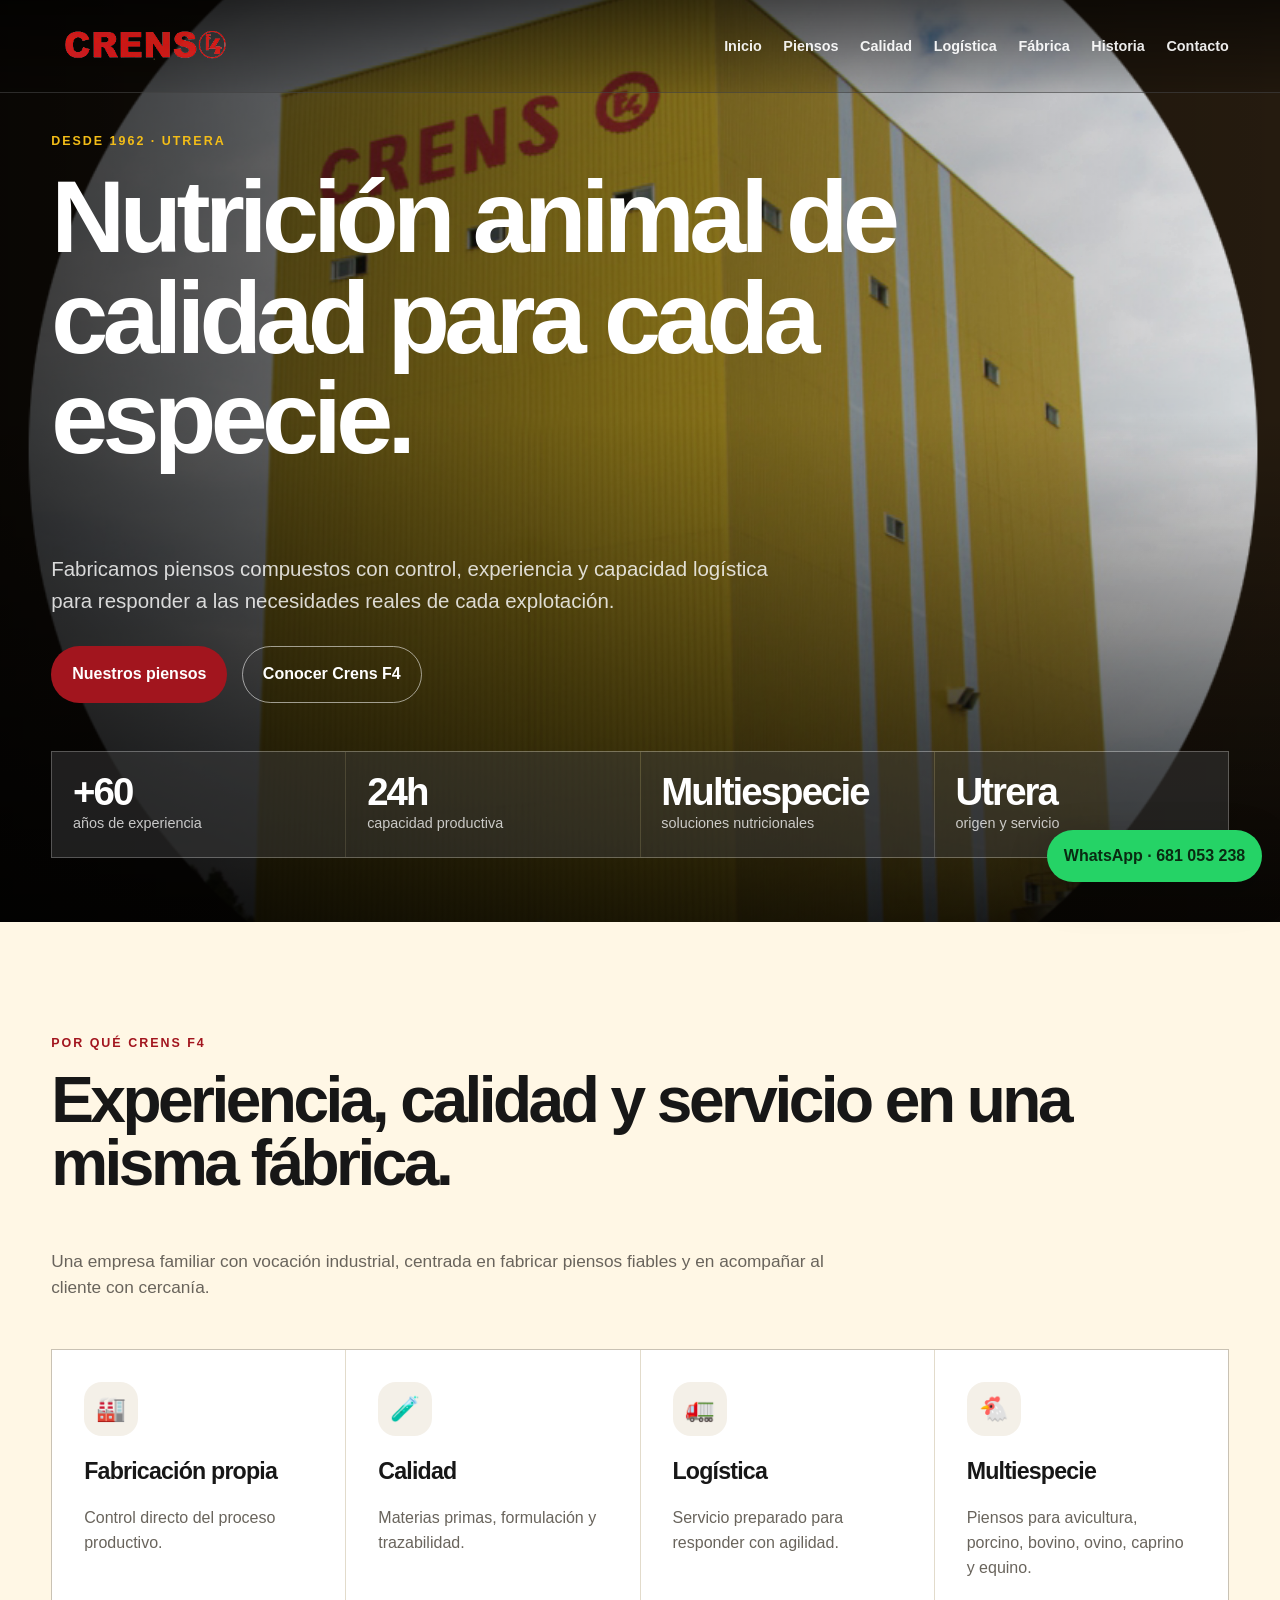
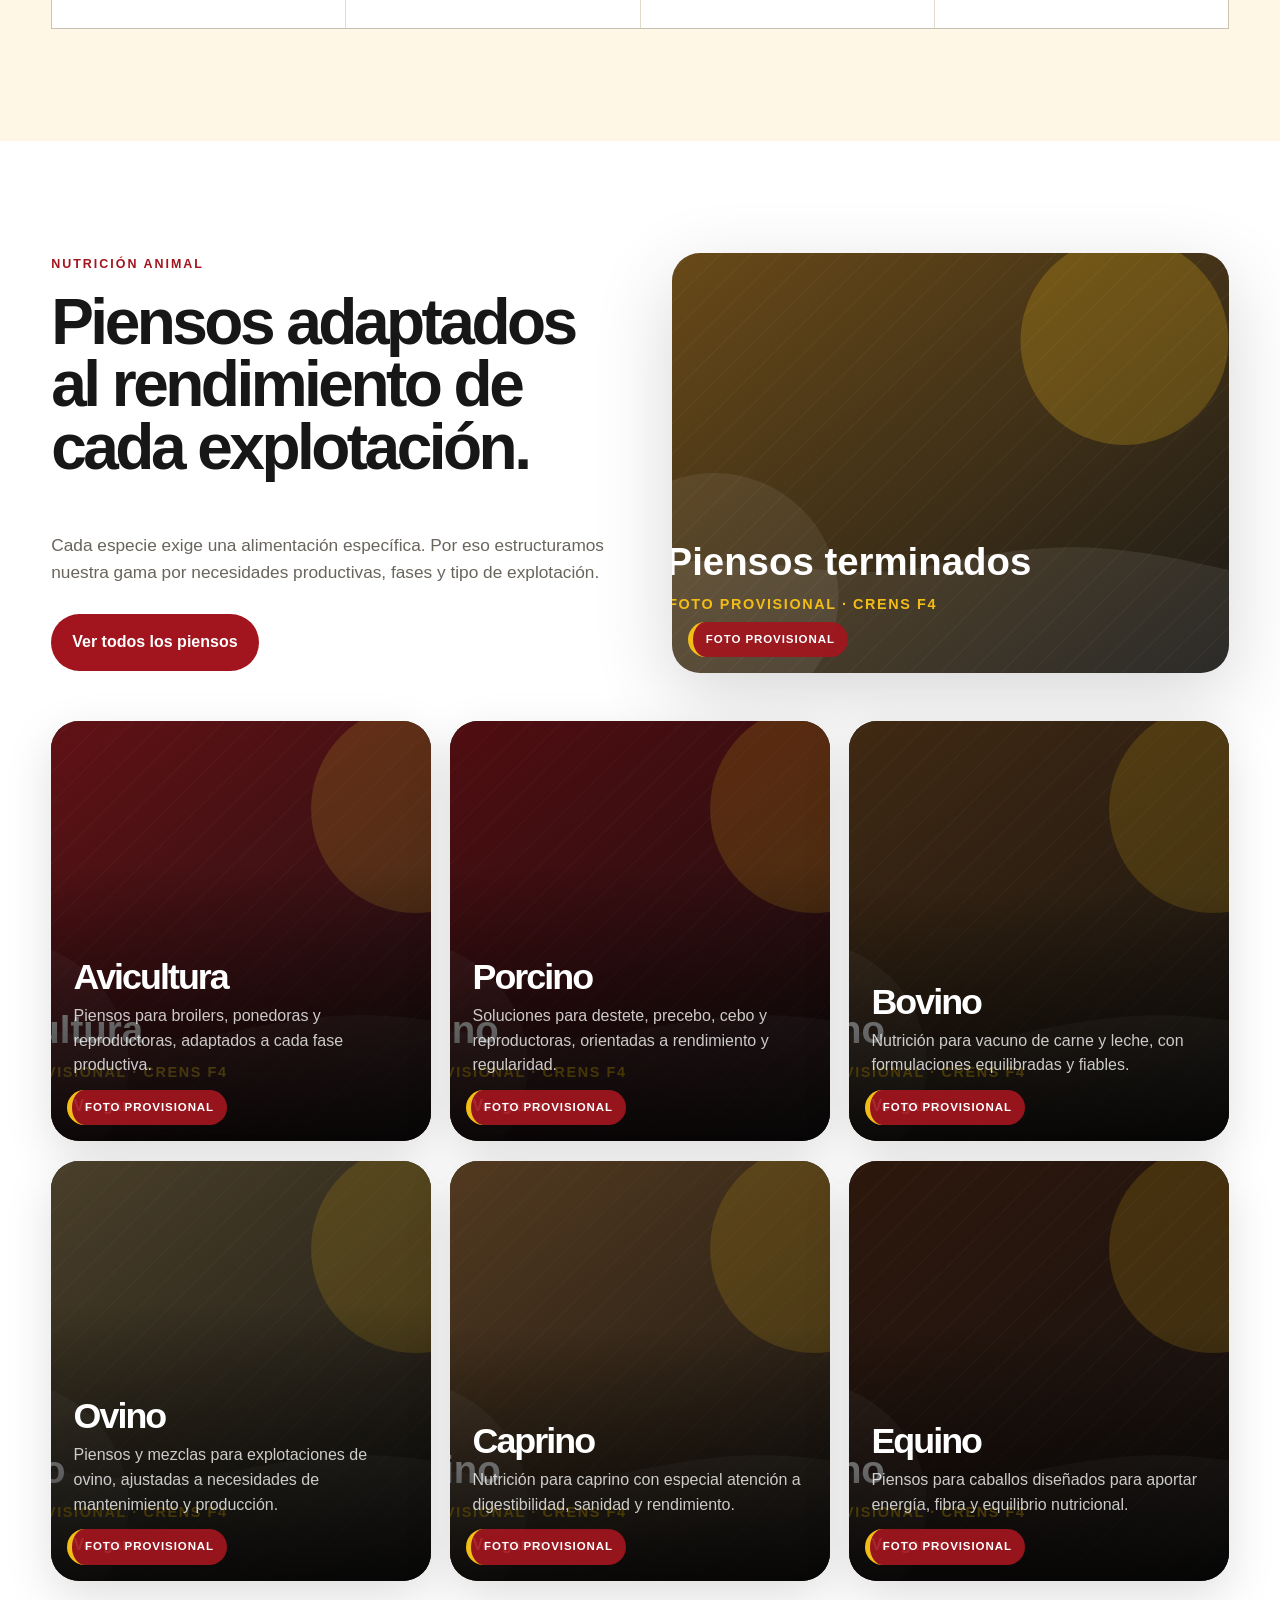
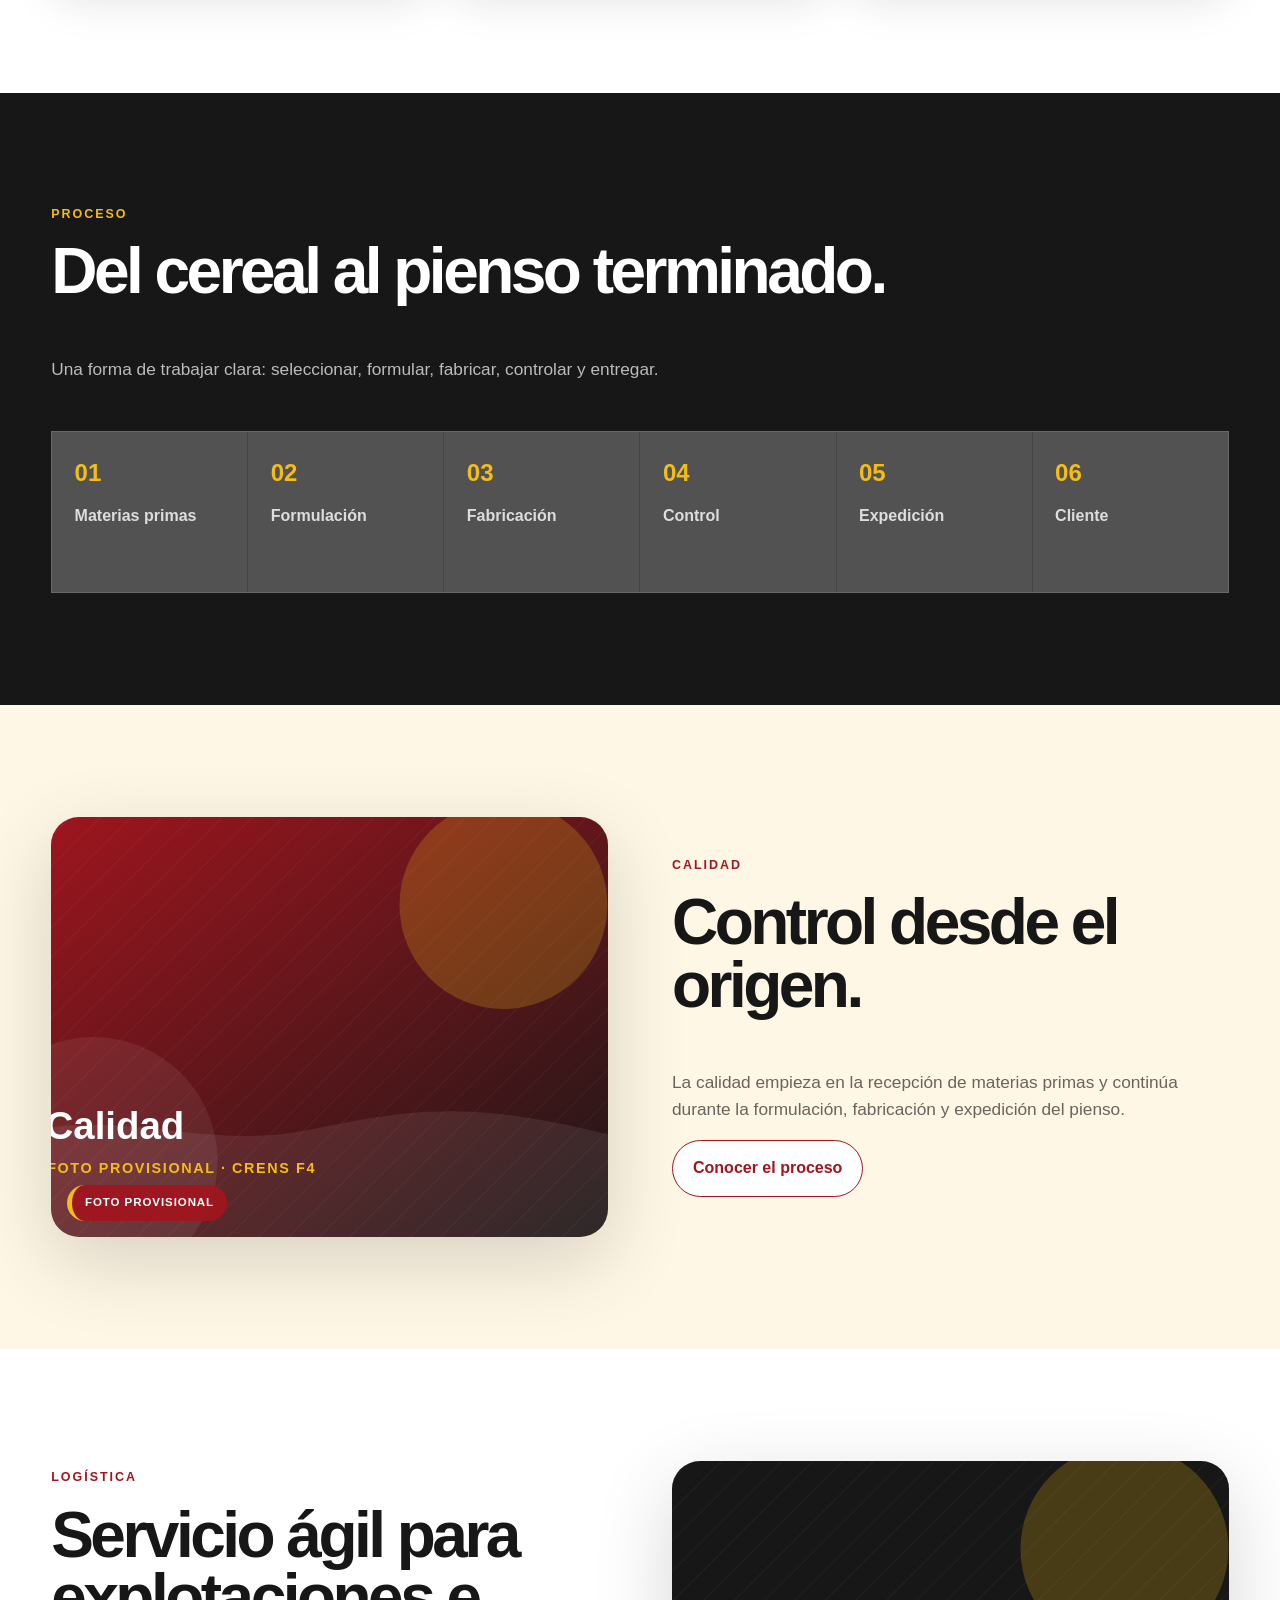
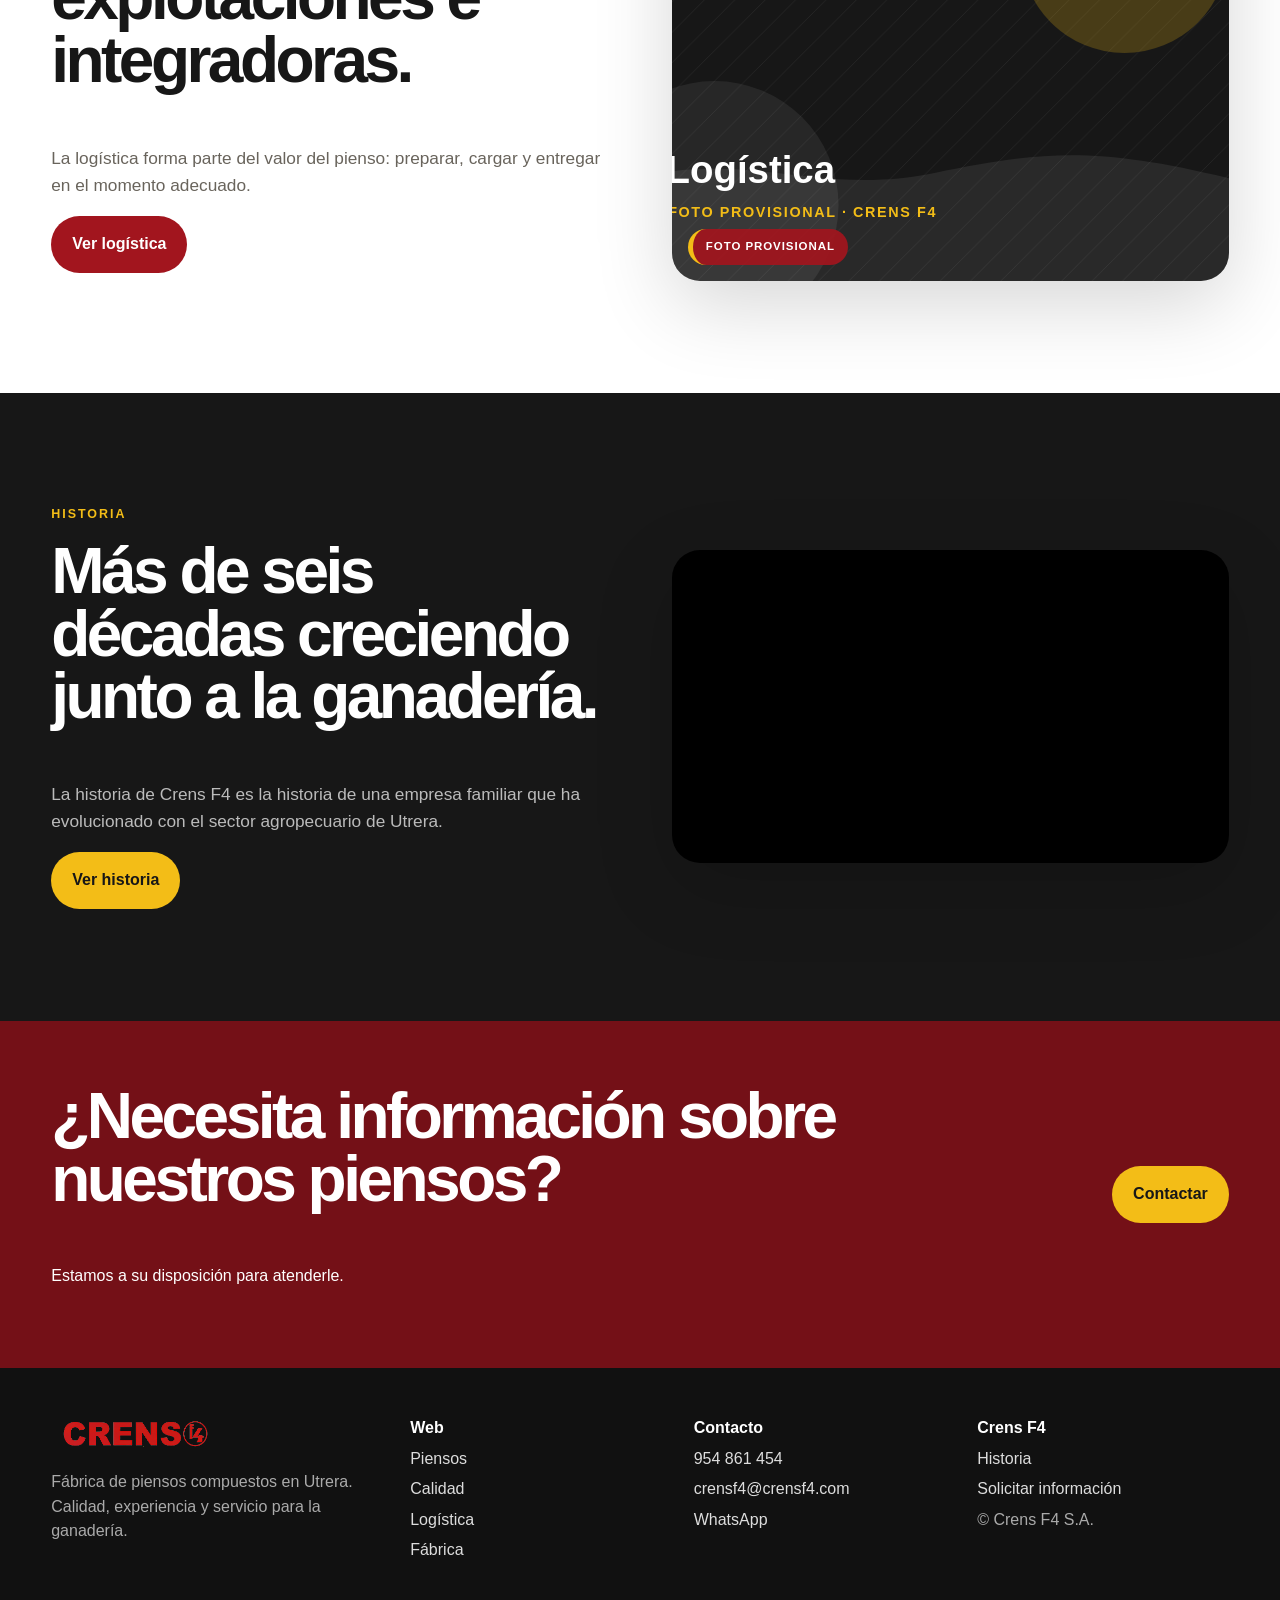
==== index.html @ dd800483 "definitiva" ====
<!doctype html><html lang="es"><head><meta charset="utf-8"><meta name="viewport" content="width=device-width,initial-scale=1"><meta name="robots" content="noindex,nofollow"><title>Crens F4 · Piensos compuestos desde 1962</title><meta name="description" content="Crens F4 fabrica piensos compuestos en Utrera con calidad, experiencia y capacidad logística."><link rel="stylesheet" href="assets/css/style.css"></head><body><header class="topbar"><div class="wrap nav"><a class="brand" href="index.html"><img src="assets/images/brand/logo.png" alt="Crens F4"></a><button class="menu-toggle" aria-label="Abrir menú">☰</button><nav class="navlinks"><a href="index.html">Inicio</a><div class="navgroup"><a href="piensos.html">Piensos</a><div class="dropdown"><a href="avicultura.html">Avicultura</a><a href="porcino.html">Porcino</a><a href="bovino.html">Bovino</a><a href="ovino.html">Ovino</a><a href="caprino.html">Caprino</a><a href="equino.html">Equino</a></div></div><a href="calidad.html">Calidad</a><a href="logistica.html">Logística</a><a href="fabrica.html">Fábrica</a><a href="historia.html">Historia</a><a href="contacto.html">Contacto</a></nav></div></header><main><section class="hero"><img class="hero-img" src="assets/images/brand/hero-fabrica.png" alt="Fábrica Crens F4 en Utrera"><div class="wrap"><div class="eyebrow light">Desde 1962 · Utrera</div><h1>Nutrición animal de calidad para cada especie.</h1><p>Fabricamos piensos compuestos con control, experiencia y capacidad logística para responder a las necesidades reales de cada explotación.</p><div class="actions"><a class="btn red" href="piensos.html">Nuestros piensos</a><a class="btn ghost" href="historia.html">Conocer Crens F4</a></div><div class="stats"><div><strong>+60</strong><span>años de experiencia</span></div><div><strong>24h</strong><span>capacidad productiva</span></div><div><strong>Multiespecie</strong><span>soluciones nutricionales</span></div><div><strong>Utrera</strong><span>origen y servicio</span></div></div></div></section><section class="cream"><div class="wrap"><div class="eyebrow">Por qué Crens F4</div><h2>Experiencia, calidad y servicio en una misma fábrica.</h2><p class="lead">Una empresa familiar con vocación industrial, centrada en fabricar piensos fiables y en acompañar al cliente con cercanía.</p><div class="cards"><div class="card reveal"><b>🏭</b><h3>Fabricación propia</h3><p>Control directo del proceso productivo.</p></div><div class="card reveal"><b>🧪</b><h3>Calidad</h3><p>Materias primas, formulación y trazabilidad.</p></div><div class="card reveal"><b>🚛</b><h3>Logística</h3><p>Servicio preparado para responder con agilidad.</p></div><div class="card reveal"><b>🐔</b><h3>Multiespecie</h3><p>Piensos para avicultura, porcino, bovino, ovino, caprino y equino.</p></div></div></div></section><section class="white"><div class="wrap"><div class="grid-2"><div><div class="eyebrow">Nutrición animal</div><h2>Piensos adaptados al rendimiento de cada explotación.</h2><p class="lead">Cada especie exige una alimentación específica. Por eso estructuramos nuestra gama por necesidades productivas, fases y tipo de explotación.</p><div class="actions"><a class="btn red" href="piensos.html">Ver todos los piensos</a></div></div><div class="photo"><img class="" src="https://loremflickr.com/1600/1200/feed,pellets?lock=53" alt="Piensos terminados" loading="lazy" onerror="this.onerror=null;this.src='assets/images/fallback/piensos-terminados.svg'"><span class="label">Foto provisional</span></div></div><div class="species-grid"><a class="species-card reveal" href="avicultura.html"><img class="" src="https://loremflickr.com/1600/1200/chicken,farm?lock=11" alt="Avicultura" loading="lazy" onerror="this.onerror=null;this.src='assets/images/fallback/avicultura.svg'"><span class="label">Foto provisional</span><div class="content"><h3>Avicultura</h3><p>Piensos para broilers, ponedoras y reproductoras, adaptados a cada fase productiva.</p><strong>Ver gama →</strong></div></a><a class="species-card reveal" href="porcino.html"><img class="" src="https://loremflickr.com/1600/1200/pig,farm?lock=12" alt="Porcino" loading="lazy" onerror="this.onerror=null;this.src='assets/images/fallback/porcino.svg'"><span class="label">Foto provisional</span><div class="content"><h3>Porcino</h3><p>Soluciones para destete, precebo, cebo y reproductoras, orientadas a rendimiento y regularidad.</p><strong>Ver gama →</strong></div></a><a class="species-card reveal" href="bovino.html"><img class="" src="https://loremflickr.com/1600/1200/cow,farm?lock=13" alt="Bovino" loading="lazy" onerror="this.onerror=null;this.src='assets/images/fallback/bovino.svg'"><span class="label">Foto provisional</span><div class="content"><h3>Bovino</h3><p>Nutrición para vacuno de carne y leche, con formulaciones equilibradas y fiables.</p><strong>Ver gama →</strong></div></a><a class="species-card reveal" href="ovino.html"><img class="" src="https://loremflickr.com/1600/1200/sheep,farm?lock=14" alt="Ovino" loading="lazy" onerror="this.onerror=null;this.src='assets/images/fallback/ovino.svg'"><span class="label">Foto provisional</span><div class="content"><h3>Ovino</h3><p>Piensos y mezclas para explotaciones de ovino, ajustadas a necesidades de mantenimiento y producción.</p><strong>Ver gama →</strong></div></a><a class="species-card reveal" href="caprino.html"><img class="" src="https://loremflickr.com/1600/1200/goat,farm?lock=15" alt="Caprino" loading="lazy" onerror="this.onerror=null;this.src='assets/images/fallback/caprino.svg'"><span class="label">Foto provisional</span><div class="content"><h3>Caprino</h3><p>Nutrición para caprino con especial atención a digestibilidad, sanidad y rendimiento.</p><strong>Ver gama →</strong></div></a><a class="species-card reveal" href="equino.html"><img class="" src="https://loremflickr.com/1600/1200/horse,stable?lock=16" alt="Equino" loading="lazy" onerror="this.onerror=null;this.src='assets/images/fallback/equino.svg'"><span class="label">Foto provisional</span><div class="content"><h3>Equino</h3><p>Piensos para caballos diseñados para aportar energía, fibra y equilibrio nutricional.</p><strong>Ver gama →</strong></div></a></div></div></section><section class="dark"><div class="wrap"><div class="eyebrow light">Proceso</div><h2>Del cereal al pienso terminado.</h2><p class="lead">Una forma de trabajar clara: seleccionar, formular, fabricar, controlar y entregar.</p><div class="process"><div><b>01</b><span>Materias primas</span></div><div><b>02</b><span>Formulación</span></div><div><b>03</b><span>Fabricación</span></div><div><b>04</b><span>Control</span></div><div><b>05</b><span>Expedición</span></div><div><b>06</b><span>Cliente</span></div></div></div></section><section class="cream"><div class="wrap grid-2"><div class="photo"><img class="" src="https://loremflickr.com/1600/1200/grain,laboratory?lock=51" alt="Control de calidad" loading="lazy" onerror="this.onerror=null;this.src='assets/images/fallback/calidad.svg'"><span class="label">Foto provisional</span></div><div><div class="eyebrow">Calidad</div><h2>Control desde el origen.</h2><p class="lead">La calidad empieza en la recepción de materias primas y continúa durante la formulación, fabricación y expedición del pienso.</p><a class="btn outline" href="calidad.html">Conocer el proceso</a></div></div></section><section class="white"><div class="wrap grid-2"><div><div class="eyebrow">Logística</div><h2>Servicio ágil para explotaciones e integradoras.</h2><p class="lead">La logística forma parte del valor del pienso: preparar, cargar y entregar en el momento adecuado.</p><a class="btn red" href="logistica.html">Ver logística</a></div><div class="photo"><img class="" src="https://loremflickr.com/1600/1200/truck,road?lock=32" alt="Logística y camiones" loading="lazy" onerror="this.onerror=null;this.src='assets/images/fallback/logistica.svg'"><span class="label">Foto provisional</span></div></div></section><section class="dark"><div class="wrap grid-2"><div><div class="eyebrow light">Historia</div><h2>Más de seis décadas creciendo junto a la ganadería.</h2><p class="lead">La historia de Crens F4 es la historia de una empresa familiar que ha evolucionado con el sector agropecuario de Utrera.</p><a class="btn yellow" href="historia.html">Ver historia</a></div><div class="video-box"><iframe src="https://www.youtube.com/embed/LBx_27n2cQU" title="Historia Crens F4" allowfullscreen></iframe></div></div></section><section class="cta"><div class="wrap"><div><h2>¿Necesita información sobre nuestros piensos?</h2><p>Estamos a su disposición para atenderle.</p></div><a class="btn yellow" href="contacto.html">Contactar</a></div></section></main><a class="whatsapp" href="https://wa.me/34681053238" target="_blank" rel="noopener">WhatsApp · 681 053 238</a><footer class="footer"><div class="wrap footer-grid"><div><img src="assets/images/brand/logo.png" alt="Crens F4"><p>Fábrica de piensos compuestos en Utrera. Calidad, experiencia y servicio para la ganadería.</p></div><div><strong>Web</strong><a href="piensos.html">Piensos</a><a href="calidad.html">Calidad</a><a href="logistica.html">Logística</a><a href="fabrica.html">Fábrica</a></div><div><strong>Contacto</strong><a href="tel:+34954861454">954 861 454</a><a href="mailto:crensf4@crensf4.com">crensf4@crensf4.com</a><a href="https://wa.me/34681053238">WhatsApp</a></div><div><strong>Crens F4</strong><a href="historia.html">Historia</a><a href="contacto.html">Solicitar información</a><p>© Crens F4 S.A.</p></div></div></footer><script src="assets/js/app.js"></script></body></html>
---- assets/css/style.css ----
:root{--red:#a2151e;--red-dark:#741017;--yellow:#f3bd17;--ink:#171717;--cream:#fff7e5;--soft:#f4f0e8;--muted:#69645c;--line:rgba(23,23,23,.12);--radius:28px;--shadow:0 24px 80px rgba(0,0,0,.16)}
*{box-sizing:border-box}html{scroll-behavior:smooth}body{margin:0;background:var(--soft);color:var(--ink);font-family:Inter,Arial,Helvetica,sans-serif;line-height:1.55;overflow-x:hidden}img{display:block;max-width:100%;height:auto}a{text-decoration:none;color:inherit}h1,h2,h3,p{margin-top:0}h1,h2,h3{font-weight:900;letter-spacing:-.055em;line-height:.98}h1{font-size:clamp(2.75rem,8vw,8.5rem);max-width:1050px}h2{font-size:clamp(2.1rem,5vw,5.3rem)}h3{font-size:clamp(1.55rem,2.8vw,3.1rem)}.wrap{width:min(1380px,92vw);margin:auto}.eyebrow{color:var(--red);font-weight:900;text-transform:uppercase;letter-spacing:.16em;font-size:.78rem;margin-bottom:1rem}.eyebrow.light{color:var(--yellow)}.lead{font-size:clamp(1.06rem,1.35vw,1.25rem);color:var(--muted);max-width:800px}.topbar{position:fixed;top:0;left:0;right:0;z-index:99;color:#fff;background:linear-gradient(rgba(0,0,0,.58),rgba(0,0,0,.12));border-bottom:1px solid rgba(255,255,255,.16);transition:.25s}.topbar.scrolled{background:rgba(23,23,23,.94);backdrop-filter:blur(12px)}.nav{height:92px;display:flex;align-items:center;justify-content:space-between;gap:2rem}.brand img{width:190px;filter:none!important}.navlinks{display:flex;align-items:center;gap:1.35rem;font-size:.9rem;font-weight:800}.navlinks a{opacity:.92}.navlinks a:hover{color:var(--yellow);opacity:1}.navgroup{position:relative}.dropdown{display:none;position:absolute;top:100%;left:0;min-width:220px;background:#111;color:#fff;border:1px solid rgba(255,255,255,.12);border-radius:18px;padding:.6rem;box-shadow:var(--shadow)}.navgroup:hover .dropdown{display:grid}.dropdown a{padding:.72rem .9rem;border-radius:12px}.dropdown a:hover{background:rgba(243,189,23,.16)}.menu-toggle{display:none;border:1px solid rgba(255,255,255,.4);background:rgba(0,0,0,.2);color:#fff;border-radius:14px;padding:.65rem .8rem;font-size:1.35rem}.hero{position:relative;min-height:100svh;display:flex;align-items:flex-end;padding:132px 0 64px;color:#fff;background:#281d10;overflow:hidden}.hero:before{content:"";position:absolute;inset:0;background:linear-gradient(90deg,rgba(0,0,0,.78),rgba(0,0,0,.4),rgba(0,0,0,.08)),linear-gradient(0deg,rgba(0,0,0,.78),transparent 55%);z-index:1}.hero-img{position:absolute;inset:0;width:100%;height:100%;object-fit:cover;object-position:center;transform:scale(1.04);filter:saturate(.95) contrast(1.05)}.hero .wrap{position:relative;z-index:2}.hero p{max-width:720px;color:rgba(255,255,255,.82);font-size:clamp(1.06rem,1.6vw,1.35rem)}.actions{display:flex;gap:.9rem;flex-wrap:wrap;margin-top:1.8rem}.btn{display:inline-flex;align-items:center;justify-content:center;gap:.8rem;border-radius:999px;padding:.95rem 1.25rem;font-weight:900;border:1px solid transparent}.btn.red{background:var(--red);color:#fff}.btn.yellow{background:var(--yellow);color:#171717}.btn.ghost{border-color:rgba(255,255,255,.55);color:#fff}.btn.outline{border-color:var(--red);color:var(--red);background:#fff}.stats{display:grid;grid-template-columns:repeat(4,1fr);gap:1px;background:rgba(255,255,255,.18);border:1px solid rgba(255,255,255,.18);margin-top:3rem}.stats div{background:rgba(0,0,0,.38);padding:1.3rem}.stats strong{display:block;font-size:clamp(1.8rem,3vw,3rem);line-height:1;letter-spacing:-.05em}.stats span{color:rgba(255,255,255,.75);font-size:.9rem}section{padding:7rem 0}.cream{background:var(--cream)}.white{background:#fff}.dark{background:#171717;color:#fff}.dark .lead{color:#bbb}.grid-2{display:grid;grid-template-columns:1fr 1fr;gap:clamp(2rem,5vw,5rem);align-items:center}.cards{display:grid;grid-template-columns:repeat(4,1fr);gap:1px;background:var(--line);border:1px solid var(--line);margin-top:3rem}.card{background:#fff;padding:2rem;min-height:220px}.card b{display:grid;place-items:center;width:54px;height:54px;border-radius:18px;background:var(--soft);color:var(--red);font-size:1.5rem;margin-bottom:1.5rem}.card h3{font-size:1.45rem;letter-spacing:-.035em}.card p{color:var(--muted)}.photo{position:relative;overflow:hidden;border-radius:var(--radius);background:#ddd;min-height:420px;box-shadow:var(--shadow)}.photo img{width:100%;height:100%;object-fit:cover;position:absolute;inset:0;transition:transform .8s}.photo:hover img{transform:scale(1.035)}.label{position:absolute;left:1rem;bottom:1rem;background:rgba(162,21,30,.92);color:#fff;border-left:5px solid var(--yellow);font-weight:900;font-size:.72rem;text-transform:uppercase;letter-spacing:.08em;padding:.55rem .8rem;border-radius:999px;z-index:2}.species-grid{display:grid;grid-template-columns:repeat(3,1fr);gap:1.2rem;margin-top:3rem}.species-card{position:relative;min-height:420px;border-radius:28px;overflow:hidden;background:#222;color:#fff;box-shadow:0 16px 48px rgba(0,0,0,.13)}.species-card img{position:absolute;inset:0;width:100%;height:100%;object-fit:cover;filter:brightness(.75);transition:.8s}.species-card:hover img{transform:scale(1.04);filter:brightness(.62)}.species-card .content{position:absolute;inset:auto 0 0 0;padding:6rem 1.4rem 1.4rem;background:linear-gradient(transparent,rgba(0,0,0,.82))}.species-card h3{margin:0 0 .55rem}.species-card p{color:rgba(255,255,255,.78);margin-bottom:1rem}.process{display:grid;grid-template-columns:repeat(6,1fr);gap:1px;background:rgba(255,255,255,.2);border:1px solid rgba(255,255,255,.18);margin-top:3rem}.process div{background:rgba(255,255,255,.07);padding:1.4rem;min-height:160px}.process b{color:var(--yellow);font-size:1.5rem}.process span{display:block;margin-top:.8rem;color:#ddd;font-weight:800}.cta{background:var(--red-dark);color:#fff;padding:4rem 0}.cta .wrap{display:flex;align-items:center;justify-content:space-between;gap:2rem}.footer{background:#111;color:#aaa;padding:3rem 0}.footer-grid{display:grid;grid-template-columns:1.3fr repeat(3,1fr);gap:2rem}.footer img{width:170px;margin-bottom:1rem}.footer a{display:block;margin:.35rem 0;color:#ddd}.footer strong{color:#fff}.whatsapp{position:fixed;right:18px;bottom:18px;z-index:100;background:#25D366;color:#092b12;border-radius:999px;padding:.85rem 1.05rem;font-weight:900;box-shadow:0 12px 38px rgba(0,0,0,.25)}.page-hero{padding:150px 0 80px;background:linear-gradient(135deg,var(--red-dark),#171717);color:#fff}.page-hero p{max-width:760px;color:rgba(255,255,255,.78);font-size:1.15rem}.split-list{display:grid;grid-template-columns:1fr 1fr;gap:1px;background:var(--line);border:1px solid var(--line);margin-top:2rem}.split-list div{background:#fff;padding:1.3rem}.split-list b{color:var(--red)}.video-box{border-radius:var(--radius);overflow:hidden;box-shadow:var(--shadow);background:#000;aspect-ratio:16/9}.video-box iframe{width:100%;height:100%;border:0}.timeline{display:grid;grid-template-columns:repeat(4,1fr);gap:1px;background:var(--line);border:1px solid var(--line);margin-top:3rem}.timeline div{background:#fff;padding:1.5rem;min-height:190px}.timeline strong{font-size:2rem;color:var(--red)}
.reveal{opacity:0;transform:translateY(26px);transition:.7s ease}.reveal.visible{opacity:1;transform:none}
@media(max-width:980px){.menu-toggle{display:block}.nav{height:78px}.brand img{width:150px}.navlinks{position:fixed;top:78px;left:0;right:0;background:#111;display:none;flex-direction:column;align-items:flex-start;padding:1rem 1.4rem;border-top:1px solid rgba(255,255,255,.1)}.navlinks.open{display:flex}.navgroup{width:100%}.dropdown{position:static;display:grid;background:#1b1b1b;margin-top:.5rem;width:100%;box-shadow:none}.hero{min-height:92svh;padding:112px 0 44px}.stats,.cards,.species-grid,.process,.timeline{grid-template-columns:1fr 1fr}.grid-2,.footer-grid{grid-template-columns:1fr}.cta .wrap{display:block}.photo{min-height:340px}}
@media(max-width:620px){.wrap{width:min(100% - 2rem,1380px)}h1{font-size:2.8rem}h2{font-size:2.25rem}section{padding:4.7rem 0}.stats,.cards,.species-grid,.process,.timeline,.split-list{grid-template-columns:1fr}.hero p,.page-hero p{font-size:1rem}.actions .btn{width:100%;justify-content:center}.photo,.species-card{min-height:300px}.footer-grid{gap:1.2rem}.whatsapp{left:14px;right:14px;text-align:center}.page-hero{padding:118px 0 58px}.navlinks a{font-size:1rem}}
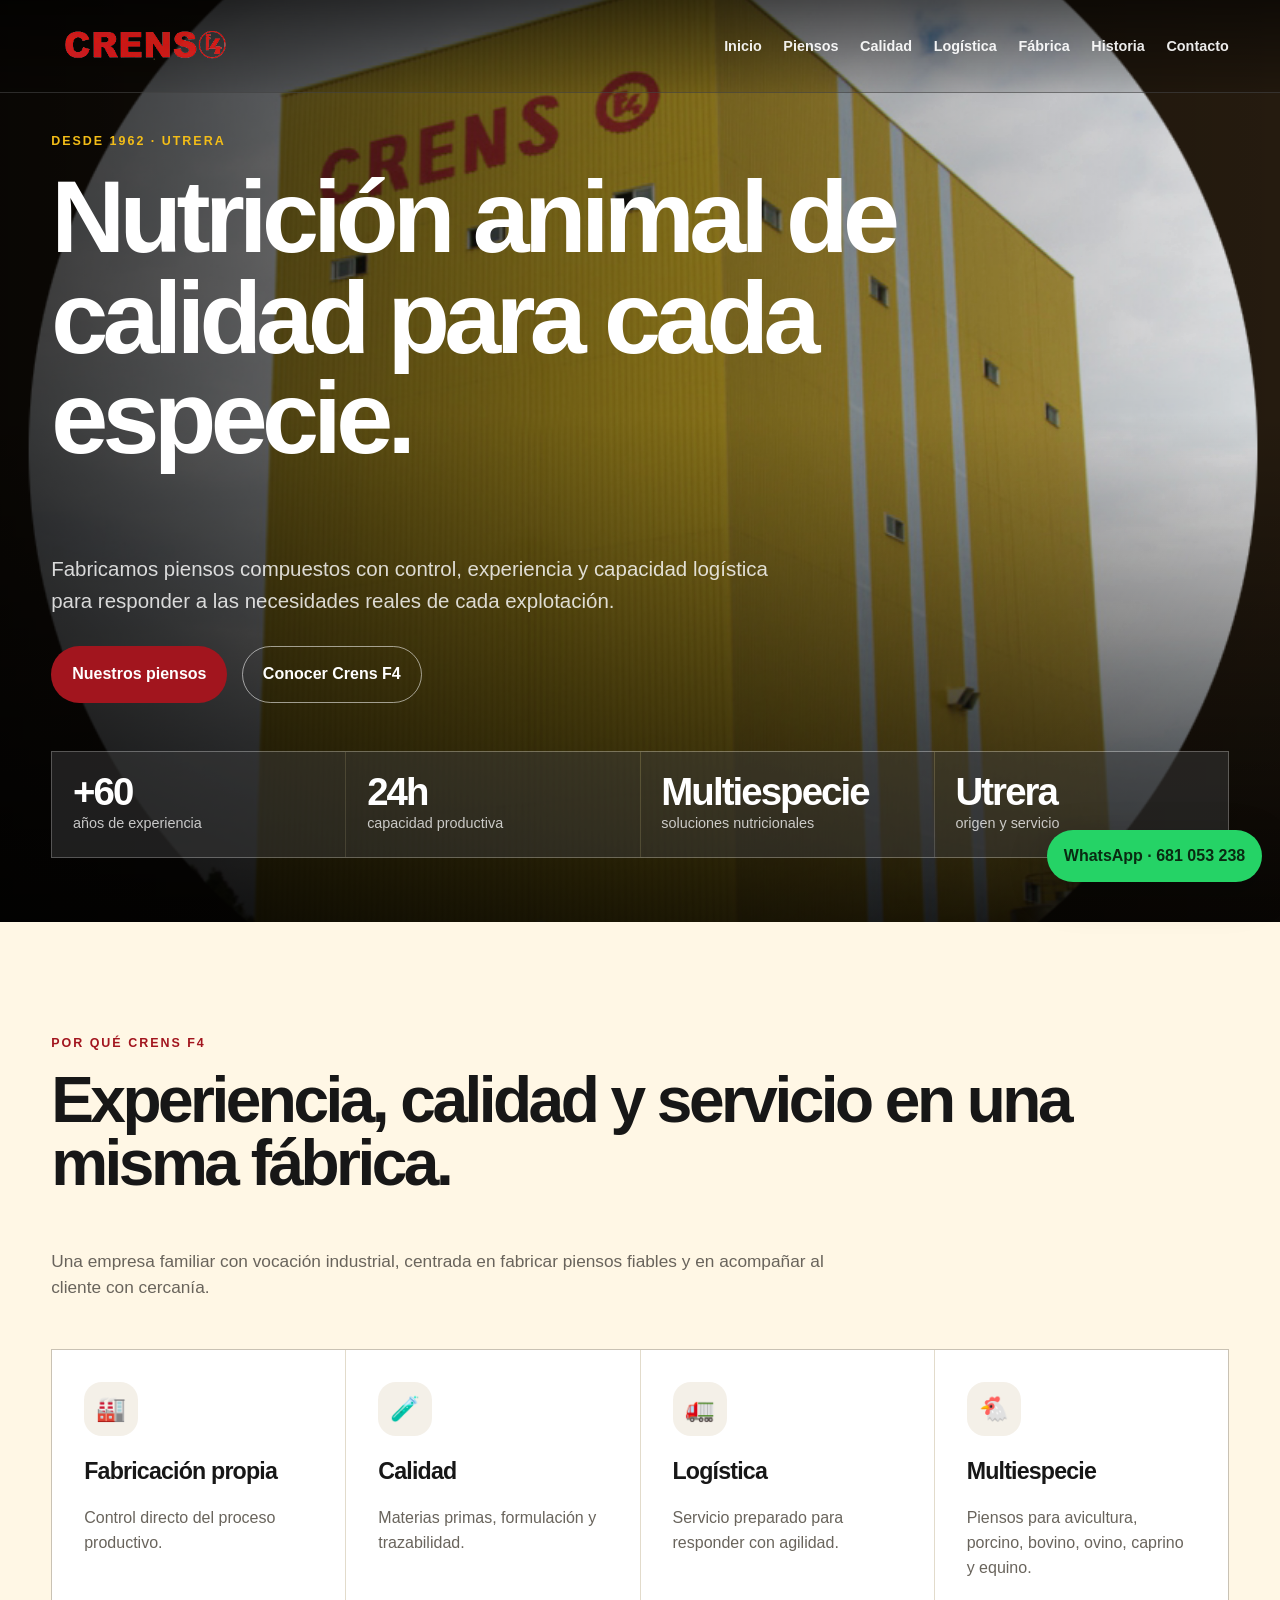
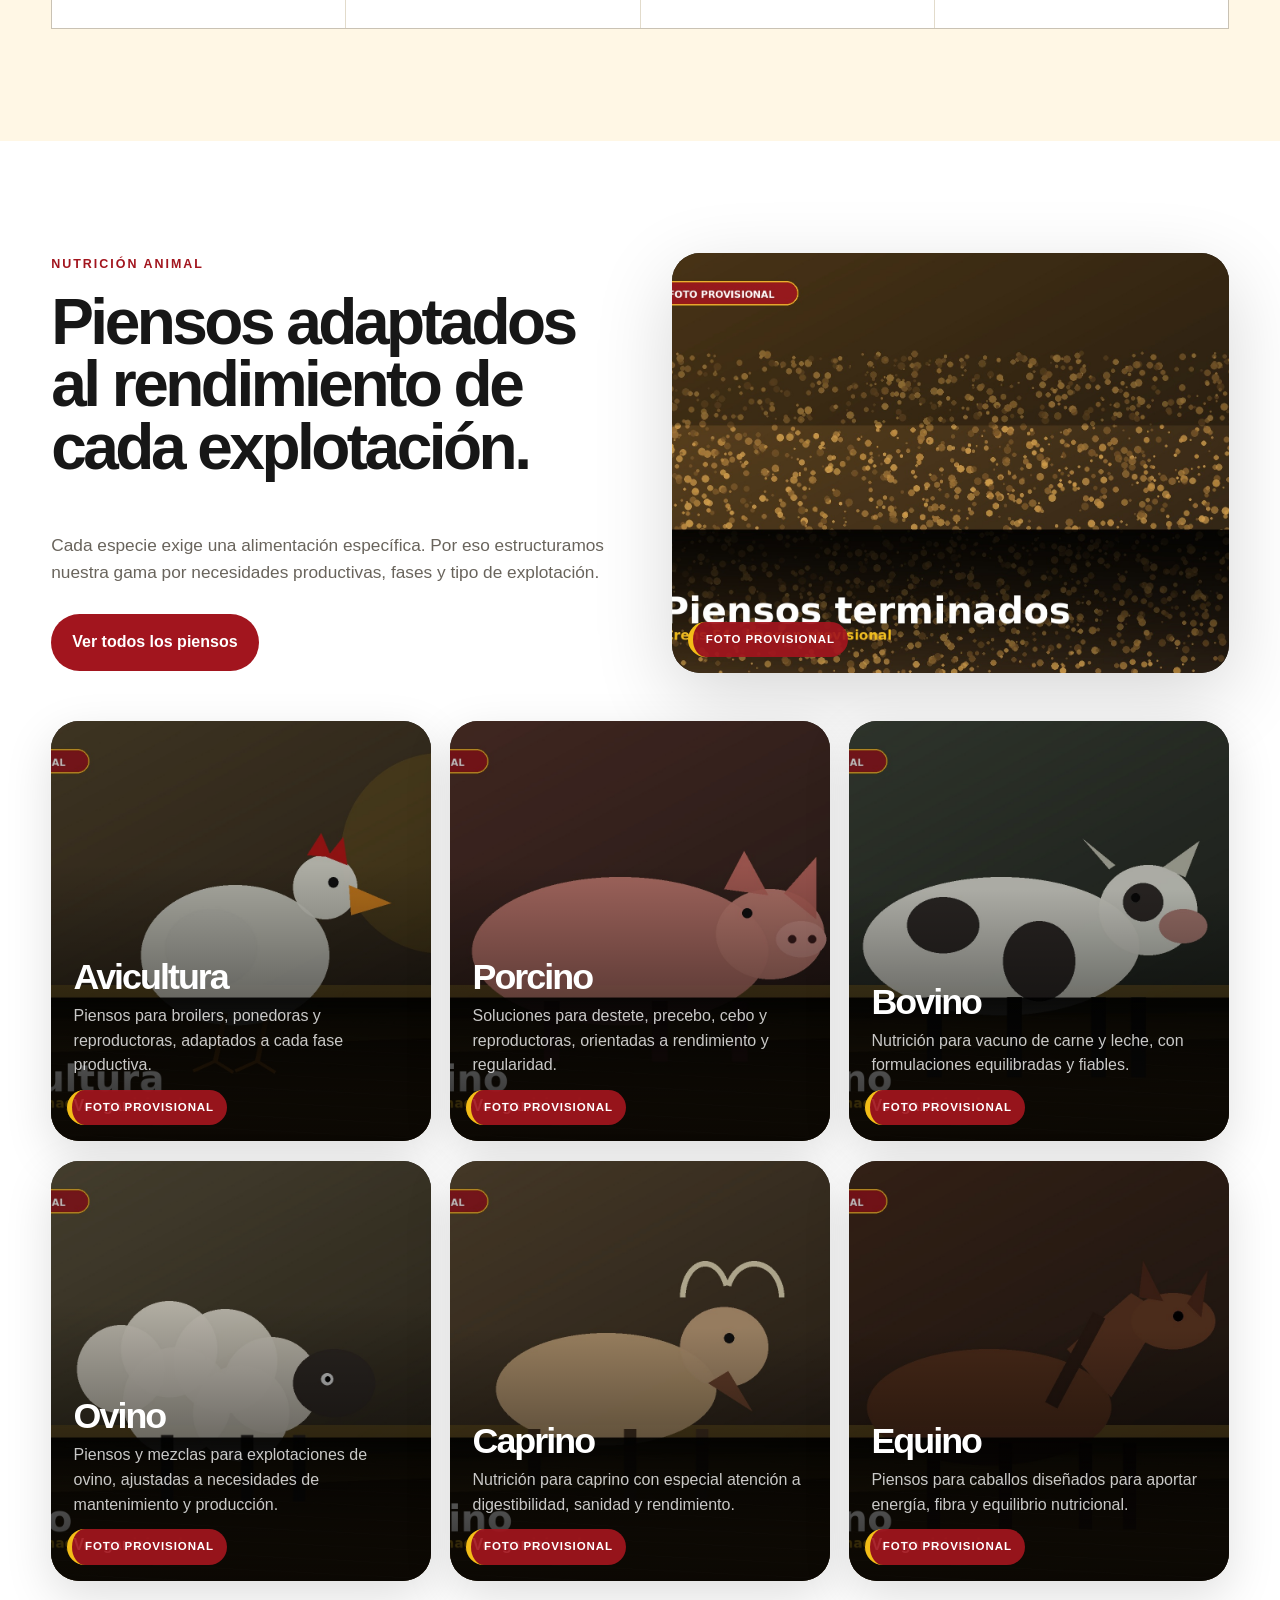
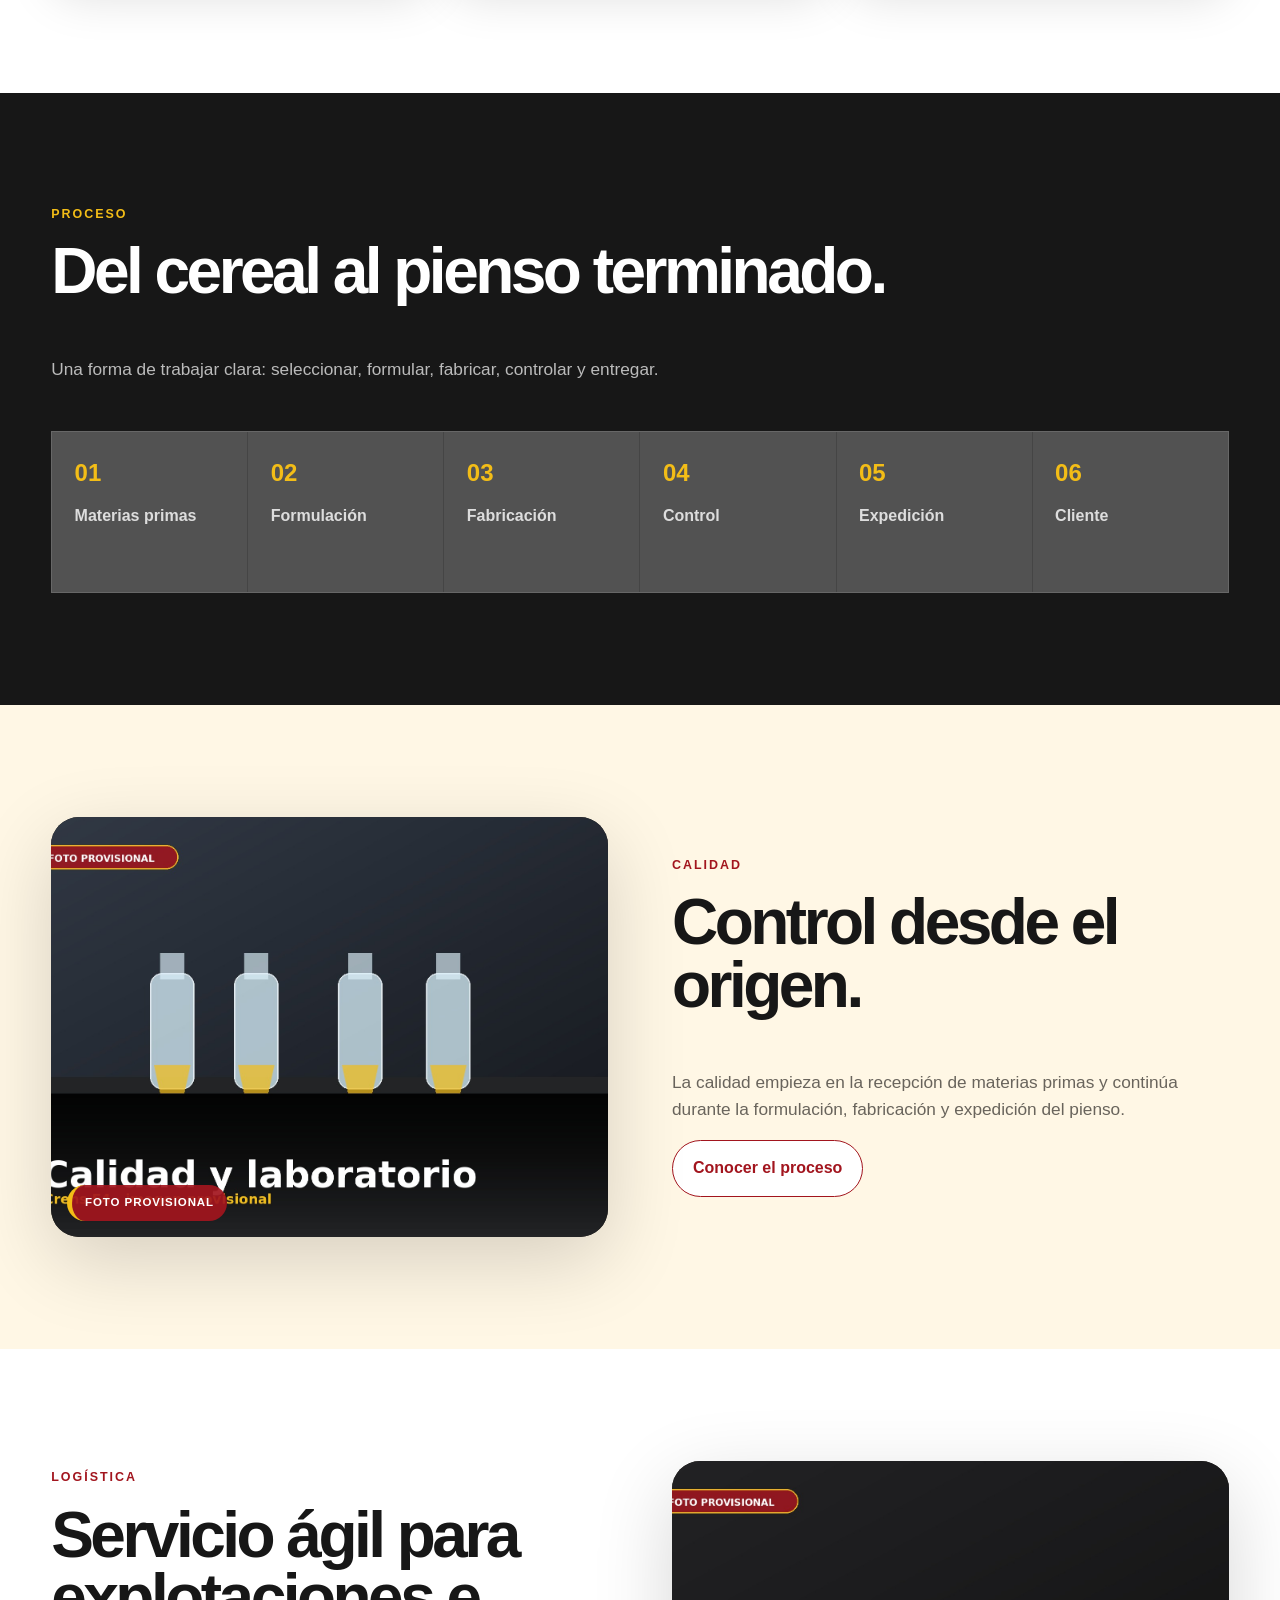
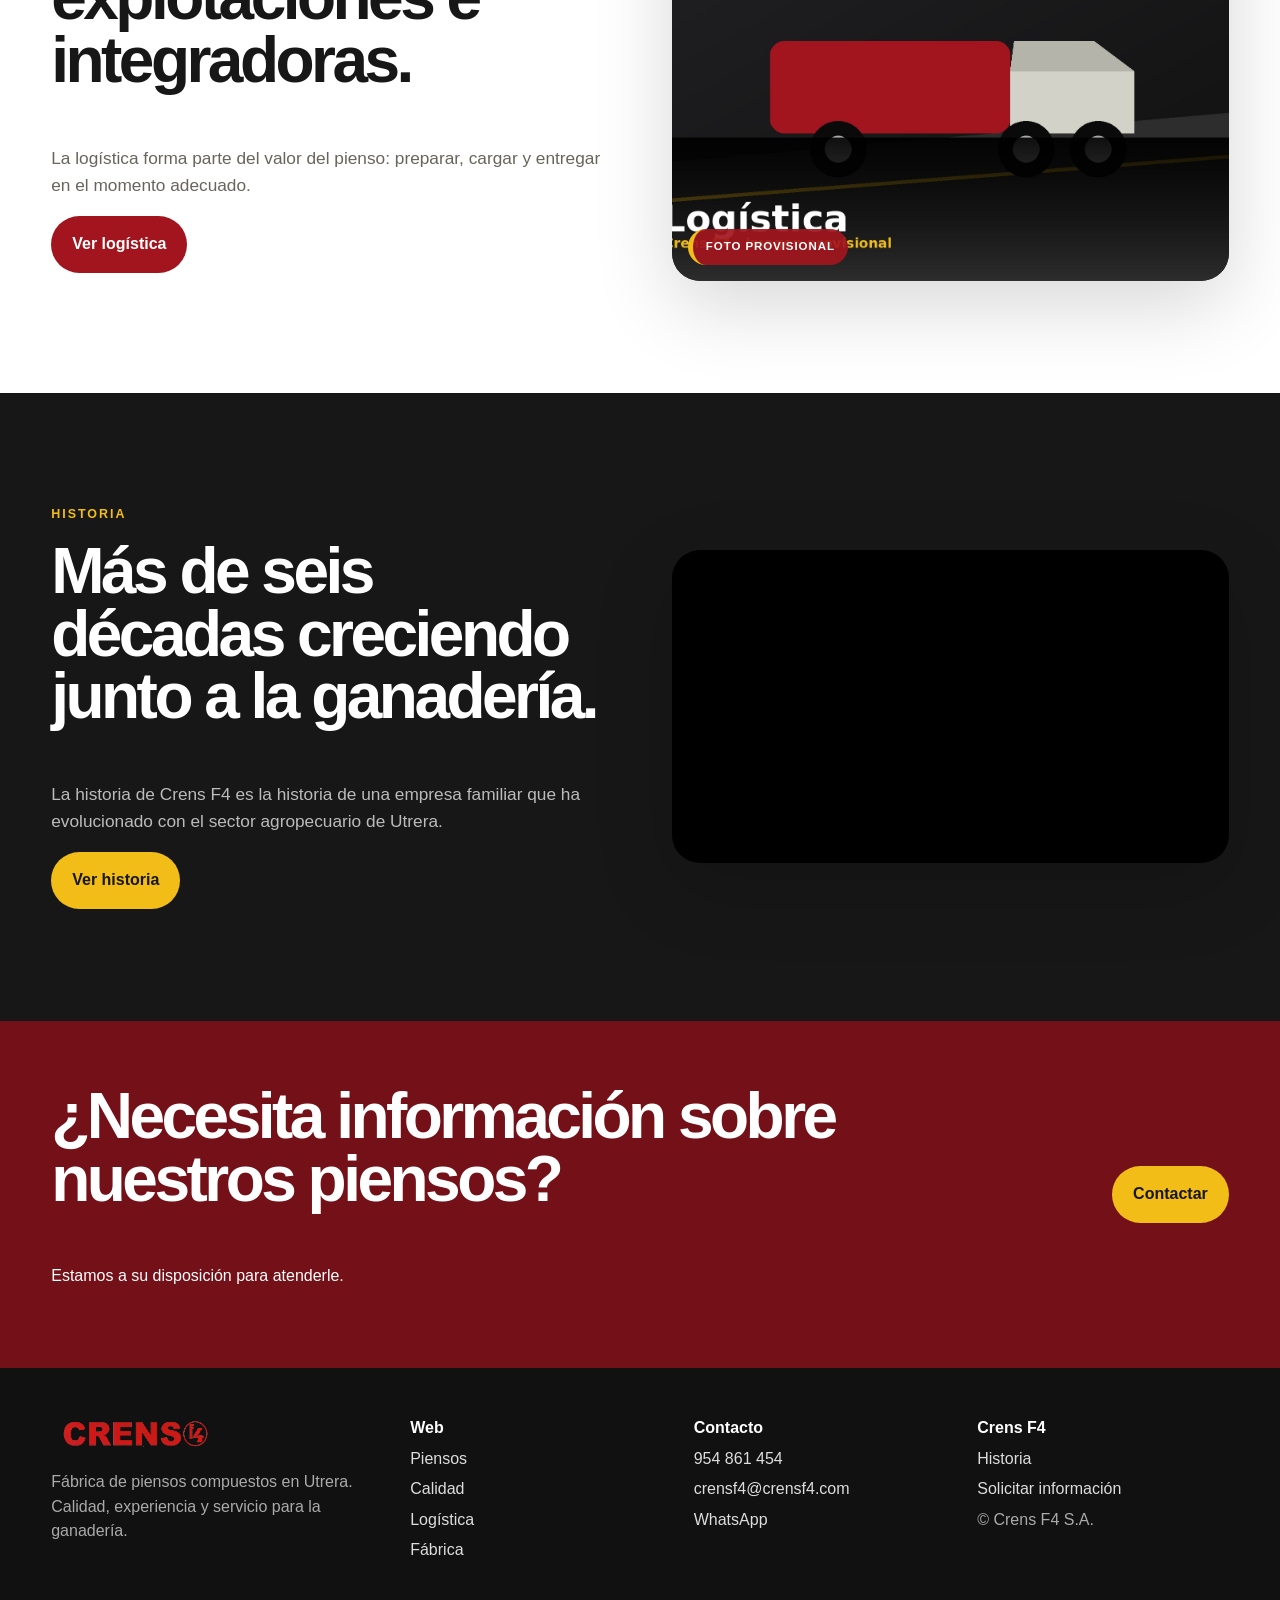
==== commit 8d85f842: "nuevo todo" ====
--- a/index.html
+++ b/index.html
@@ -1 +1 @@
-<!doctype html><html lang="es"><head><meta charset="utf-8"><meta name="viewport" content="width=device-width,initial-scale=1"><meta name="robots" content="noindex,nofollow"><title>Crens F4 · Piensos compuestos desde 1962</title><meta name="description" content="Crens F4 fabrica piensos compuestos en Utrera con calidad, experiencia y capacidad logística."><link rel="stylesheet" href="assets/css/style.css"></head><body><header class="topbar"><div class="wrap nav"><a class="brand" href="index.html"><img src="assets/images/brand/logo.png" alt="Crens F4"></a><button class="menu-toggle" aria-label="Abrir menú">☰</button><nav class="navlinks"><a href="index.html">Inicio</a><div class="navgroup"><a href="piensos.html">Piensos</a><div class="dropdown"><a href="avicultura.html">Avicultura</a><a href="porcino.html">Porcino</a><a href="bovino.html">Bovino</a><a href="ovino.html">Ovino</a><a href="caprino.html">Caprino</a><a href="equino.html">Equino</a></div></div><a href="calidad.html">Calidad</a><a href="logistica.html">Logística</a><a href="fabrica.html">Fábrica</a><a href="historia.html">Historia</a><a href="contacto.html">Contacto</a></nav></div></header><main><section class="hero"><img class="hero-img" src="assets/images/brand/hero-fabrica.png" alt="Fábrica Crens F4 en Utrera"><div class="wrap"><div class="eyebrow light">Desde 1962 · Utrera</div><h1>Nutrición animal de calidad para cada especie.</h1><p>Fabricamos piensos compuestos con control, experiencia y capacidad logística para responder a las necesidades reales de cada explotación.</p><div class="actions"><a class="btn red" href="piensos.html">Nuestros piensos</a><a class="btn ghost" href="historia.html">Conocer Crens F4</a></div><div class="stats"><div><strong>+60</strong><span>años de experiencia</span></div><div><strong>24h</strong><span>capacidad productiva</span></div><div><strong>Multiespecie</strong><span>soluciones nutricionales</span></div><div><strong>Utrera</strong><span>origen y servicio</span></div></div></div></section><section class="cream"><div class="wrap"><div class="eyebrow">Por qué Crens F4</div><h2>Experiencia, calidad y servicio en una misma fábrica.</h2><p class="lead">Una empresa familiar con vocación industrial, centrada en fabricar piensos fiables y en acompañar al cliente con cercanía.</p><div class="cards"><div class="card reveal"><b>🏭</b><h3>Fabricación propia</h3><p>Control directo del proceso productivo.</p></div><div class="card reveal"><b>🧪</b><h3>Calidad</h3><p>Materias primas, formulación y trazabilidad.</p></div><div class="card reveal"><b>🚛</b><h3>Logística</h3><p>Servicio preparado para responder con agilidad.</p></div><div class="card reveal"><b>🐔</b><h3>Multiespecie</h3><p>Piensos para avicultura, porcino, bovino, ovino, caprino y equino.</p></div></div></div></section><section class="white"><div class="wrap"><div class="grid-2"><div><div class="eyebrow">Nutrición animal</div><h2>Piensos adaptados al rendimiento de cada explotación.</h2><p class="lead">Cada especie exige una alimentación específica. Por eso estructuramos nuestra gama por necesidades productivas, fases y tipo de explotación.</p><div class="actions"><a class="btn red" href="piensos.html">Ver todos los piensos</a></div></div><div class="photo"><img class="" src="https://loremflickr.com/1600/1200/feed,pellets?lock=53" alt="Piensos terminados" loading="lazy" onerror="this.onerror=null;this.src='assets/images/fallback/piensos-terminados.svg'"><span class="label">Foto provisional</span></div></div><div class="species-grid"><a class="species-card reveal" href="avicultura.html"><img class="" src="https://loremflickr.com/1600/1200/chicken,farm?lock=11" alt="Avicultura" loading="lazy" onerror="this.onerror=null;this.src='assets/images/fallback/avicultura.svg'"><span class="label">Foto provisional</span><div class="content"><h3>Avicultura</h3><p>Piensos para broilers, ponedoras y reproductoras, adaptados a cada fase productiva.</p><strong>Ver gama →</strong></div></a><a class="species-card reveal" href="porcino.html"><img class="" src="https://loremflickr.com/1600/1200/pig,farm?lock=12" alt="Porcino" loading="lazy" onerror="this.onerror=null;this.src='assets/images/fallback/porcino.svg'"><span class="label">Foto provisional</span><div class="content"><h3>Porcino</h3><p>Soluciones para destete, precebo, cebo y reproductoras, orientadas a rendimiento y regularidad.</p><strong>Ver gama →</strong></div></a><a class="species-card reveal" href="bovino.html"><img class="" src="https://loremflickr.com/1600/1200/cow,farm?lock=13" alt="Bovino" loading="lazy" onerror="this.onerror=null;this.src='assets/images/fallback/bovino.svg'"><span class="label">Foto provisional</span><div class="content"><h3>Bovino</h3><p>Nutrición para vacuno de carne y leche, con formulaciones equilibradas y fiables.</p><strong>Ver gama →</strong></div></a><a class="species-card reveal" href="ovino.html"><img class="" src="https://loremflickr.com/1600/1200/sheep,farm?lock=14" alt="Ovino" loading="lazy" onerror="this.onerror=null;this.src='assets/images/fallback/ovino.svg'"><span class="label">Foto provisional</span><div class="content"><h3>Ovino</h3><p>Piensos y mezclas para explotaciones de ovino, ajustadas a necesidades de mantenimiento y producción.</p><strong>Ver gama →</strong></div></a><a class="species-card reveal" href="caprino.html"><img class="" src="https://loremflickr.com/1600/1200/goat,farm?lock=15" alt="Caprino" loading="lazy" onerror="this.onerror=null;this.src='assets/images/fallback/caprino.svg'"><span class="label">Foto provisional</span><div class="content"><h3>Caprino</h3><p>Nutrición para caprino con especial atención a digestibilidad, sanidad y rendimiento.</p><strong>Ver gama →</strong></div></a><a class="species-card reveal" href="equino.html"><img class="" src="https://loremflickr.com/1600/1200/horse,stable?lock=16" alt="Equino" loading="lazy" onerror="this.onerror=null;this.src='assets/images/fallback/equino.svg'"><span class="label">Foto provisional</span><div class="content"><h3>Equino</h3><p>Piensos para caballos diseñados para aportar energía, fibra y equilibrio nutricional.</p><strong>Ver gama →</strong></div></a></div></div></section><section class="dark"><div class="wrap"><div class="eyebrow light">Proceso</div><h2>Del cereal al pienso terminado.</h2><p class="lead">Una forma de trabajar clara: seleccionar, formular, fabricar, controlar y entregar.</p><div class="process"><div><b>01</b><span>Materias primas</span></div><div><b>02</b><span>Formulación</span></div><div><b>03</b><span>Fabricación</span></div><div><b>04</b><span>Control</span></div><div><b>05</b><span>Expedición</span></div><div><b>06</b><span>Cliente</span></div></div></div></section><section class="cream"><div class="wrap grid-2"><div class="photo"><img class="" src="https://loremflickr.com/1600/1200/grain,laboratory?lock=51" alt="Control de calidad" loading="lazy" onerror="this.onerror=null;this.src='assets/images/fallback/calidad.svg'"><span class="label">Foto provisional</span></div><div><div class="eyebrow">Calidad</div><h2>Control desde el origen.</h2><p class="lead">La calidad empieza en la recepción de materias primas y continúa durante la formulación, fabricación y expedición del pienso.</p><a class="btn outline" href="calidad.html">Conocer el proceso</a></div></div></section><section class="white"><div class="wrap grid-2"><div><div class="eyebrow">Logística</div><h2>Servicio ágil para explotaciones e integradoras.</h2><p class="lead">La logística forma parte del valor del pienso: preparar, cargar y entregar en el momento adecuado.</p><a class="btn red" href="logistica.html">Ver logística</a></div><div class="photo"><img class="" src="https://loremflickr.com/1600/1200/truck,road?lock=32" alt="Logística y camiones" loading="lazy" onerror="this.onerror=null;this.src='assets/images/fallback/logistica.svg'"><span class="label">Foto provisional</span></div></div></section><section class="dark"><div class="wrap grid-2"><div><div class="eyebrow light">Historia</div><h2>Más de seis décadas creciendo junto a la ganadería.</h2><p class="lead">La historia de Crens F4 es la historia de una empresa familiar que ha evolucionado con el sector agropecuario de Utrera.</p><a class="btn yellow" href="historia.html">Ver historia</a></div><div class="video-box"><iframe src="https://www.youtube.com/embed/LBx_27n2cQU" title="Historia Crens F4" allowfullscreen></iframe></div></div></section><section class="cta"><div class="wrap"><div><h2>¿Necesita información sobre nuestros piensos?</h2><p>Estamos a su disposición para atenderle.</p></div><a class="btn yellow" href="contacto.html">Contactar</a></div></section></main><a class="whatsapp" href="https://wa.me/34681053238" target="_blank" rel="noopener">WhatsApp · 681 053 238</a><footer class="footer"><div class="wrap footer-grid"><div><img src="assets/images/brand/logo.png" alt="Crens F4"><p>Fábrica de piensos compuestos en Utrera. Calidad, experiencia y servicio para la ganadería.</p></div><div><strong>Web</strong><a href="piensos.html">Piensos</a><a href="calidad.html">Calidad</a><a href="logistica.html">Logística</a><a href="fabrica.html">Fábrica</a></div><div><strong>Contacto</strong><a href="tel:+34954861454">954 861 454</a><a href="mailto:crensf4@crensf4.com">crensf4@crensf4.com</a><a href="https://wa.me/34681053238">WhatsApp</a></div><div><strong>Crens F4</strong><a href="historia.html">Historia</a><a href="contacto.html">Solicitar información</a><p>© Crens F4 S.A.</p></div></div></footer><script src="assets/js/app.js"></script></body></html>+<!doctype html><html lang="es"><head><meta charset="utf-8"><meta name="viewport" content="width=device-width,initial-scale=1"><meta name="robots" content="noindex,nofollow"><title>Crens F4 · Piensos compuestos desde 1962</title><meta name="description" content="Crens F4 fabrica piensos compuestos en Utrera con calidad, experiencia y capacidad logística."><link rel="stylesheet" href="assets/css/style.css"></head><body><header class="topbar"><div class="wrap nav"><a class="brand" href="index.html"><img src="assets/images/brand/logo.png" alt="Crens F4"></a><button class="menu-toggle" aria-label="Abrir menú">☰</button><nav class="navlinks"><a href="index.html">Inicio</a><div class="navgroup"><a href="piensos.html">Piensos</a><div class="dropdown"><a href="avicultura.html">Avicultura</a><a href="porcino.html">Porcino</a><a href="bovino.html">Bovino</a><a href="ovino.html">Ovino</a><a href="caprino.html">Caprino</a><a href="equino.html">Equino</a></div></div><a href="calidad.html">Calidad</a><a href="logistica.html">Logística</a><a href="fabrica.html">Fábrica</a><a href="historia.html">Historia</a><a href="contacto.html">Contacto</a></nav></div></header><main><section class="hero"><img class="hero-img" src="assets/images/brand/hero-fabrica.png" alt="Fábrica Crens F4 en Utrera"><div class="wrap"><div class="eyebrow light">Desde 1962 · Utrera</div><h1>Nutrición animal de calidad para cada especie.</h1><p>Fabricamos piensos compuestos con control, experiencia y capacidad logística para responder a las necesidades reales de cada explotación.</p><div class="actions"><a class="btn red" href="piensos.html">Nuestros piensos</a><a class="btn ghost" href="historia.html">Conocer Crens F4</a></div><div class="stats"><div><strong>+60</strong><span>años de experiencia</span></div><div><strong>24h</strong><span>capacidad productiva</span></div><div><strong>Multiespecie</strong><span>soluciones nutricionales</span></div><div><strong>Utrera</strong><span>origen y servicio</span></div></div></div></section><section class="cream"><div class="wrap"><div class="eyebrow">Por qué Crens F4</div><h2>Experiencia, calidad y servicio en una misma fábrica.</h2><p class="lead">Una empresa familiar con vocación industrial, centrada en fabricar piensos fiables y en acompañar al cliente con cercanía.</p><div class="cards"><div class="card reveal"><b>🏭</b><h3>Fabricación propia</h3><p>Control directo del proceso productivo.</p></div><div class="card reveal"><b>🧪</b><h3>Calidad</h3><p>Materias primas, formulación y trazabilidad.</p></div><div class="card reveal"><b>🚛</b><h3>Logística</h3><p>Servicio preparado para responder con agilidad.</p></div><div class="card reveal"><b>🐔</b><h3>Multiespecie</h3><p>Piensos para avicultura, porcino, bovino, ovino, caprino y equino.</p></div></div></div></section><section class="white"><div class="wrap"><div class="grid-2"><div><div class="eyebrow">Nutrición animal</div><h2>Piensos adaptados al rendimiento de cada explotación.</h2><p class="lead">Cada especie exige una alimentación específica. Por eso estructuramos nuestra gama por necesidades productivas, fases y tipo de explotación.</p><div class="actions"><a class="btn red" href="piensos.html">Ver todos los piensos</a></div></div><div class="photo"><img class="" src="assets/images/provisional/piensos-terminados.jpg" alt="Piensos terminados" loading="lazy"><span class="label">Foto provisional</span></div></div><div class="species-grid"><a class="species-card reveal" href="avicultura.html"><img class="" src="assets/images/provisional/avicultura.jpg" alt="Avicultura" loading="lazy"><span class="label">Foto provisional</span><div class="content"><h3>Avicultura</h3><p>Piensos para broilers, ponedoras y reproductoras, adaptados a cada fase productiva.</p><strong>Ver gama →</strong></div></a><a class="species-card reveal" href="porcino.html"><img class="" src="assets/images/provisional/porcino.jpg" alt="Porcino" loading="lazy"><span class="label">Foto provisional</span><div class="content"><h3>Porcino</h3><p>Soluciones para destete, precebo, cebo y reproductoras, orientadas a rendimiento y regularidad.</p><strong>Ver gama →</strong></div></a><a class="species-card reveal" href="bovino.html"><img class="" src="assets/images/provisional/bovino.jpg" alt="Bovino" loading="lazy"><span class="label">Foto provisional</span><div class="content"><h3>Bovino</h3><p>Nutrición para vacuno de carne y leche, con formulaciones equilibradas y fiables.</p><strong>Ver gama →</strong></div></a><a class="species-card reveal" href="ovino.html"><img class="" src="assets/images/provisional/ovino.jpg" alt="Ovino" loading="lazy"><span class="label">Foto provisional</span><div class="content"><h3>Ovino</h3><p>Piensos y mezclas para explotaciones de ovino, ajustadas a necesidades de mantenimiento y producción.</p><strong>Ver gama →</strong></div></a><a class="species-card reveal" href="caprino.html"><img class="" src="assets/images/provisional/caprino.jpg" alt="Caprino" loading="lazy"><span class="label">Foto provisional</span><div class="content"><h3>Caprino</h3><p>Nutrición para caprino con especial atención a digestibilidad, sanidad y rendimiento.</p><strong>Ver gama →</strong></div></a><a class="species-card reveal" href="equino.html"><img class="" src="assets/images/provisional/equino.jpg" alt="Equino" loading="lazy"><span class="label">Foto provisional</span><div class="content"><h3>Equino</h3><p>Piensos para caballos diseñados para aportar energía, fibra y equilibrio nutricional.</p><strong>Ver gama →</strong></div></a></div></div></section><section class="dark"><div class="wrap"><div class="eyebrow light">Proceso</div><h2>Del cereal al pienso terminado.</h2><p class="lead">Una forma de trabajar clara: seleccionar, formular, fabricar, controlar y entregar.</p><div class="process"><div><b>01</b><span>Materias primas</span></div><div><b>02</b><span>Formulación</span></div><div><b>03</b><span>Fabricación</span></div><div><b>04</b><span>Control</span></div><div><b>05</b><span>Expedición</span></div><div><b>06</b><span>Cliente</span></div></div></div></section><section class="cream"><div class="wrap grid-2"><div class="photo"><img class="" src="assets/images/provisional/calidad.jpg" alt="Control de calidad" loading="lazy"><span class="label">Foto provisional</span></div><div><div class="eyebrow">Calidad</div><h2>Control desde el origen.</h2><p class="lead">La calidad empieza en la recepción de materias primas y continúa durante la formulación, fabricación y expedición del pienso.</p><a class="btn outline" href="calidad.html">Conocer el proceso</a></div></div></section><section class="white"><div class="wrap grid-2"><div><div class="eyebrow">Logística</div><h2>Servicio ágil para explotaciones e integradoras.</h2><p class="lead">La logística forma parte del valor del pienso: preparar, cargar y entregar en el momento adecuado.</p><a class="btn red" href="logistica.html">Ver logística</a></div><div class="photo"><img class="" src="assets/images/provisional/logistica.jpg" alt="Logística y camiones" loading="lazy"><span class="label">Foto provisional</span></div></div></section><section class="dark"><div class="wrap grid-2"><div><div class="eyebrow light">Historia</div><h2>Más de seis décadas creciendo junto a la ganadería.</h2><p class="lead">La historia de Crens F4 es la historia de una empresa familiar que ha evolucionado con el sector agropecuario de Utrera.</p><a class="btn yellow" href="historia.html">Ver historia</a></div><div class="video-box"><iframe src="https://www.youtube.com/embed/LBx_27n2cQU" title="Historia Crens F4" allowfullscreen></iframe></div></div></section><section class="cta"><div class="wrap"><div><h2>¿Necesita información sobre nuestros piensos?</h2><p>Estamos a su disposición para atenderle.</p></div><a class="btn yellow" href="contacto.html">Contactar</a></div></section></main><a class="whatsapp" href="https://wa.me/34681053238" target="_blank" rel="noopener">WhatsApp · 681 053 238</a><footer class="footer"><div class="wrap footer-grid"><div><img src="assets/images/brand/logo.png" alt="Crens F4"><p>Fábrica de piensos compuestos en Utrera. Calidad, experiencia y servicio para la ganadería.</p></div><div><strong>Web</strong><a href="piensos.html">Piensos</a><a href="calidad.html">Calidad</a><a href="logistica.html">Logística</a><a href="fabrica.html">Fábrica</a></div><div><strong>Contacto</strong><a href="tel:+34954861454">954 861 454</a><a href="mailto:crensf4@crensf4.com">crensf4@crensf4.com</a><a href="https://wa.me/34681053238">WhatsApp</a></div><div><strong>Crens F4</strong><a href="historia.html">Historia</a><a href="contacto.html">Solicitar información</a><p>© Crens F4 S.A.</p></div></div></footer><script src="assets/js/app.js"></script></body></html>
--- a/assets/css/style.css
+++ b/assets/css/style.css
@@ -4,3 +4,35 @@
 .reveal{opacity:0;transform:translateY(26px);transition:.7s ease}.reveal.visible{opacity:1;transform:none}
 @media(max-width:980px){.menu-toggle{display:block}.nav{height:78px}.brand img{width:150px}.navlinks{position:fixed;top:78px;left:0;right:0;background:#111;display:none;flex-direction:column;align-items:flex-start;padding:1rem 1.4rem;border-top:1px solid rgba(255,255,255,.1)}.navlinks.open{display:flex}.navgroup{width:100%}.dropdown{position:static;display:grid;background:#1b1b1b;margin-top:.5rem;width:100%;box-shadow:none}.hero{min-height:92svh;padding:112px 0 44px}.stats,.cards,.species-grid,.process,.timeline{grid-template-columns:1fr 1fr}.grid-2,.footer-grid{grid-template-columns:1fr}.cta .wrap{display:block}.photo{min-height:340px}}
 @media(max-width:620px){.wrap{width:min(100% - 2rem,1380px)}h1{font-size:2.8rem}h2{font-size:2.25rem}section{padding:4.7rem 0}.stats,.cards,.species-grid,.process,.timeline,.split-list{grid-template-columns:1fr}.hero p,.page-hero p{font-size:1rem}.actions .btn{width:100%;justify-content:center}.photo,.species-card{min-height:300px}.footer-grid{gap:1.2rem}.whatsapp{left:14px;right:14px;text-align:center}.page-hero{padding:118px 0 58px}.navlinks a{font-size:1rem}}
+
+
+/* FIX DEFINITIVO IMÁGENES + MÓVIL */
+.photo, .species-card { background:#2a241d; }
+.photo img, .species-card img { display:block !important; opacity:1 !important; visibility:visible !important; }
+.brand img { background:transparent !important; box-shadow:none !important; filter:none !important; border-radius:0 !important; }
+body { max-width:100%; }
+main { overflow:hidden; }
+@media(max-width:760px){
+  .topbar{position:fixed;background:rgba(20,20,20,.96)}
+  .nav{height:72px}
+  .brand img{width:138px}
+  .hero{min-height:88svh;padding:105px 0 36px}
+  .hero h1{font-size:clamp(2.35rem,12vw,3.35rem);line-height:1.02;max-width:100%}
+  .hero p{font-size:1rem;max-width:100%}
+  .stats div{padding:1rem}.stats strong{font-size:2rem}
+  .grid-2{gap:2rem}
+  .photo{min-height:260px;border-radius:20px}
+  .species-card{min-height:330px;border-radius:20px}
+  .species-card .content{padding:4.5rem 1rem 1rem}
+  .cards .card{min-height:auto;padding:1.3rem}
+  .process div{min-height:auto}
+  .footer{padding-bottom:5rem}
+}
+@media(max-width:420px){
+  .wrap{width:min(100% - 1.4rem,1380px)}
+  h1{font-size:2.45rem} h2{font-size:2rem} h3{font-size:1.55rem}
+  .btn{padding:.85rem 1rem;font-size:.92rem}
+  .label{font-size:.62rem;left:.7rem;bottom:.7rem}
+  .photo{min-height:230px}
+  .species-card{min-height:300px}
+}
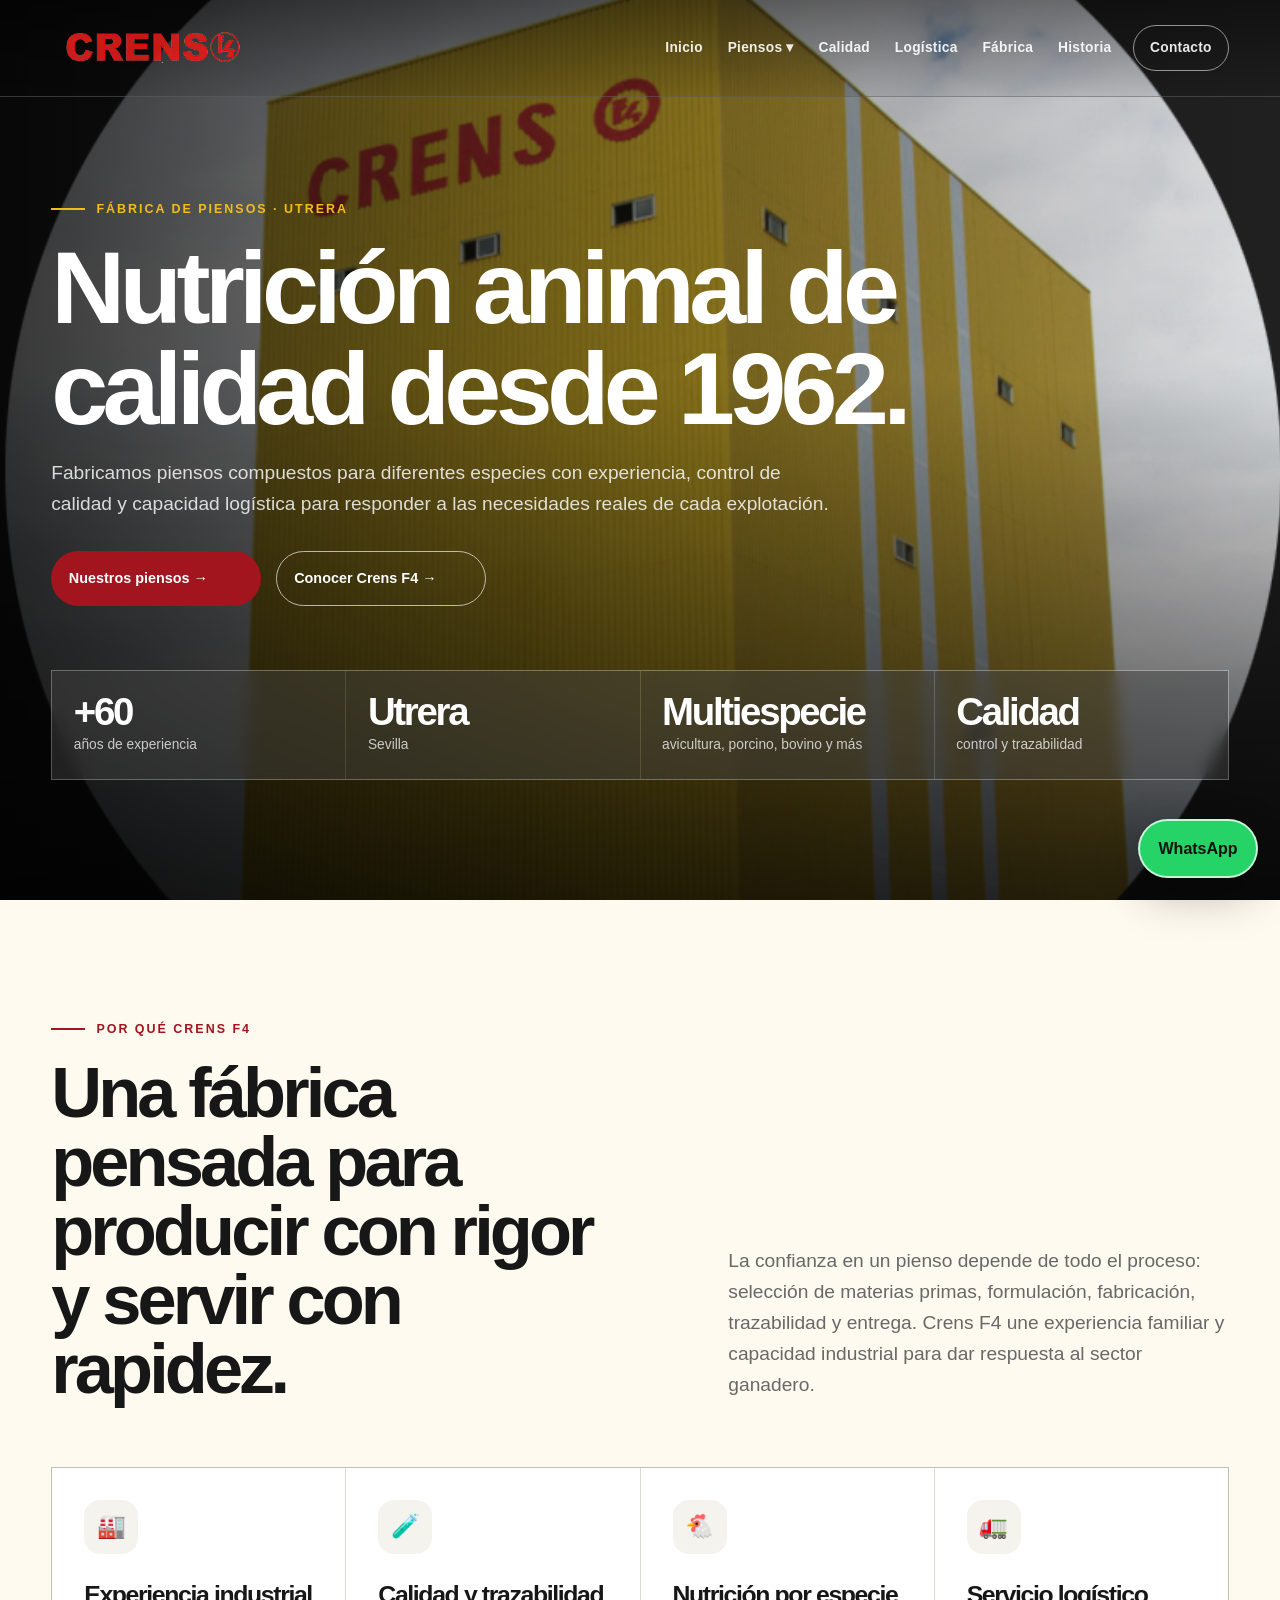
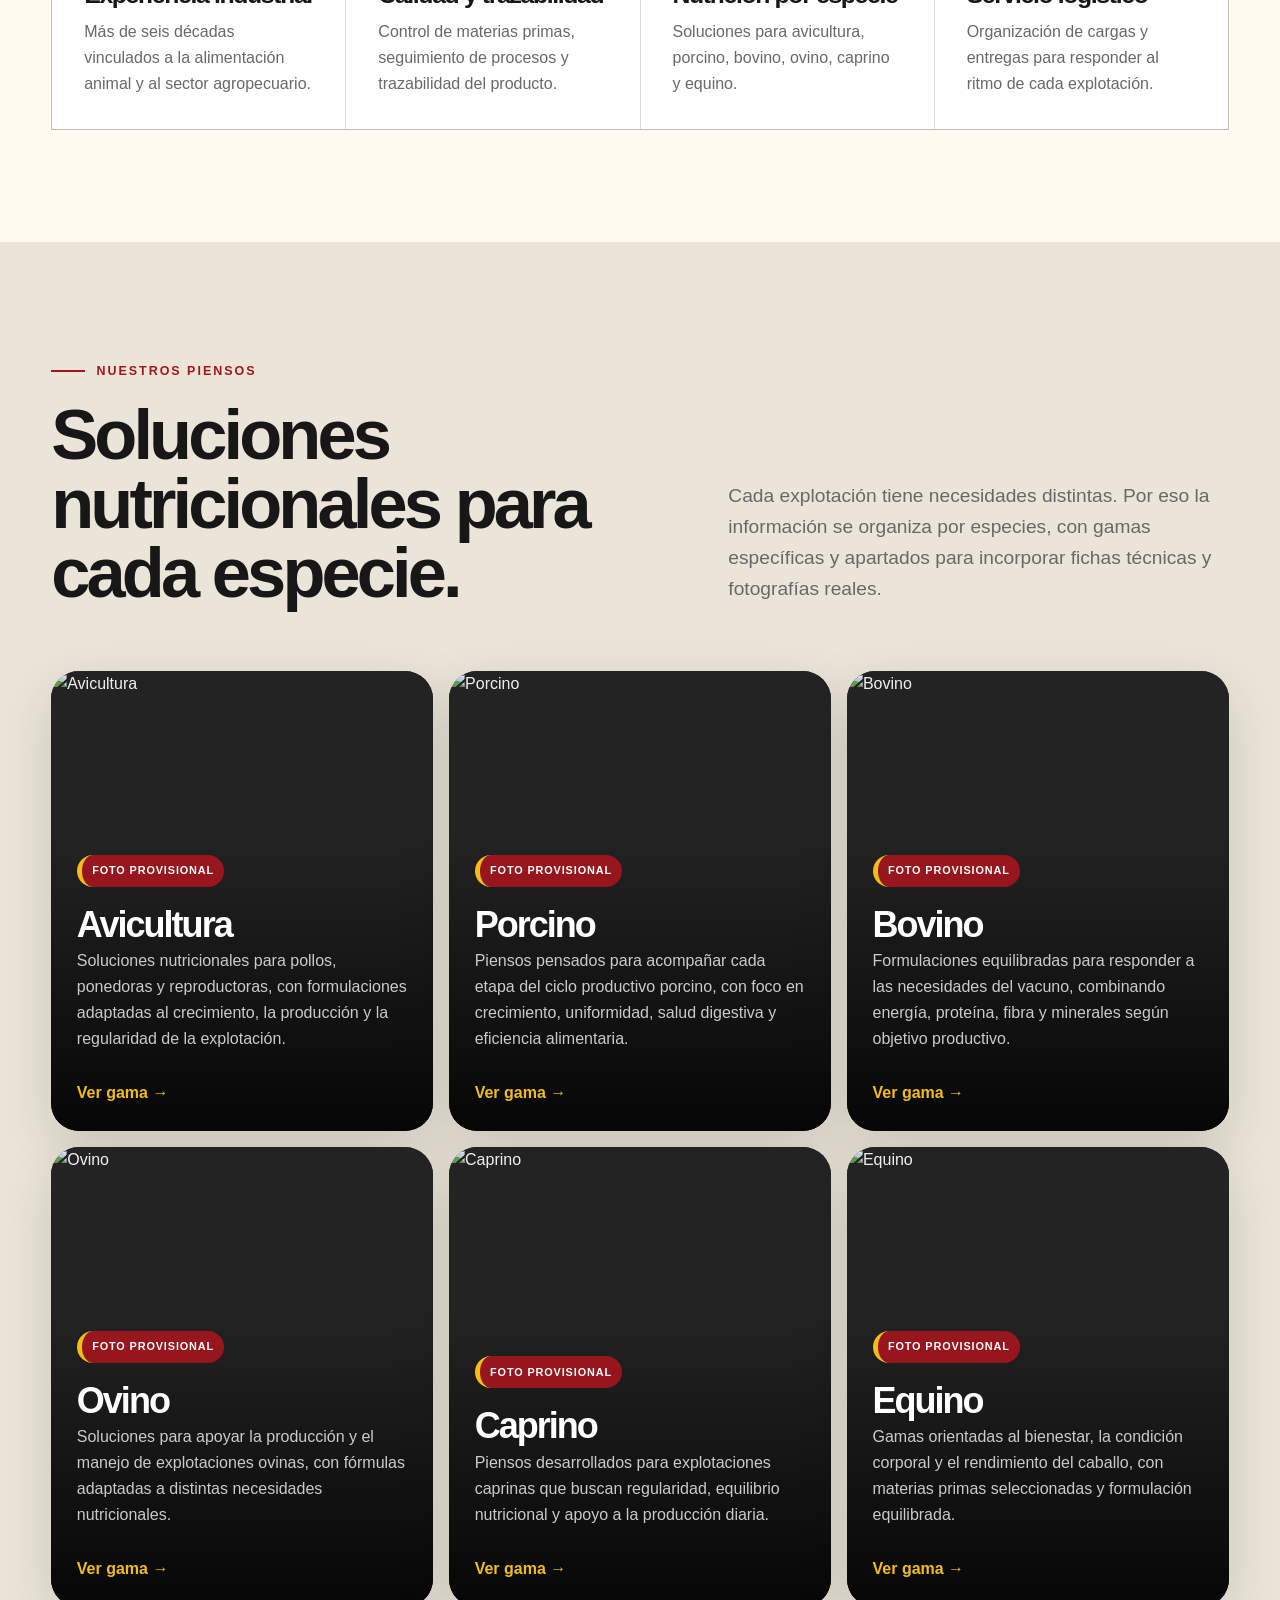
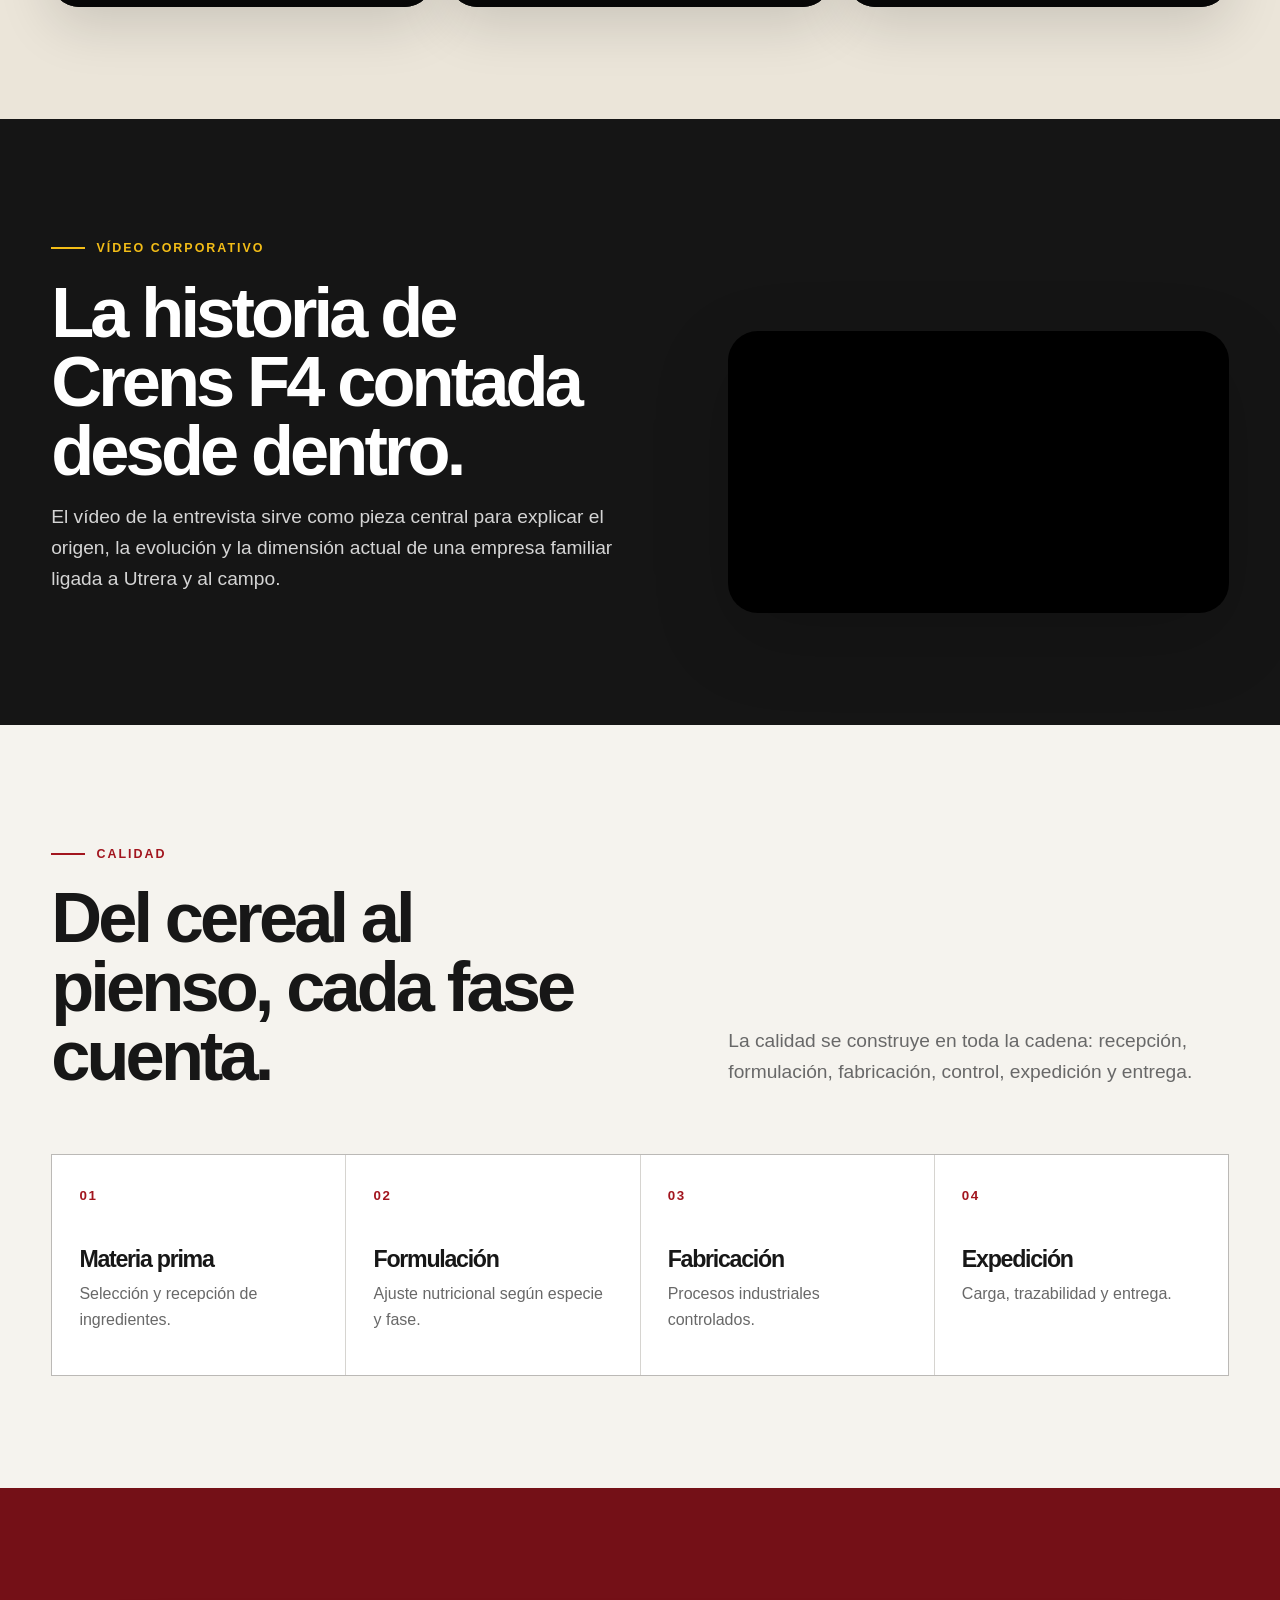
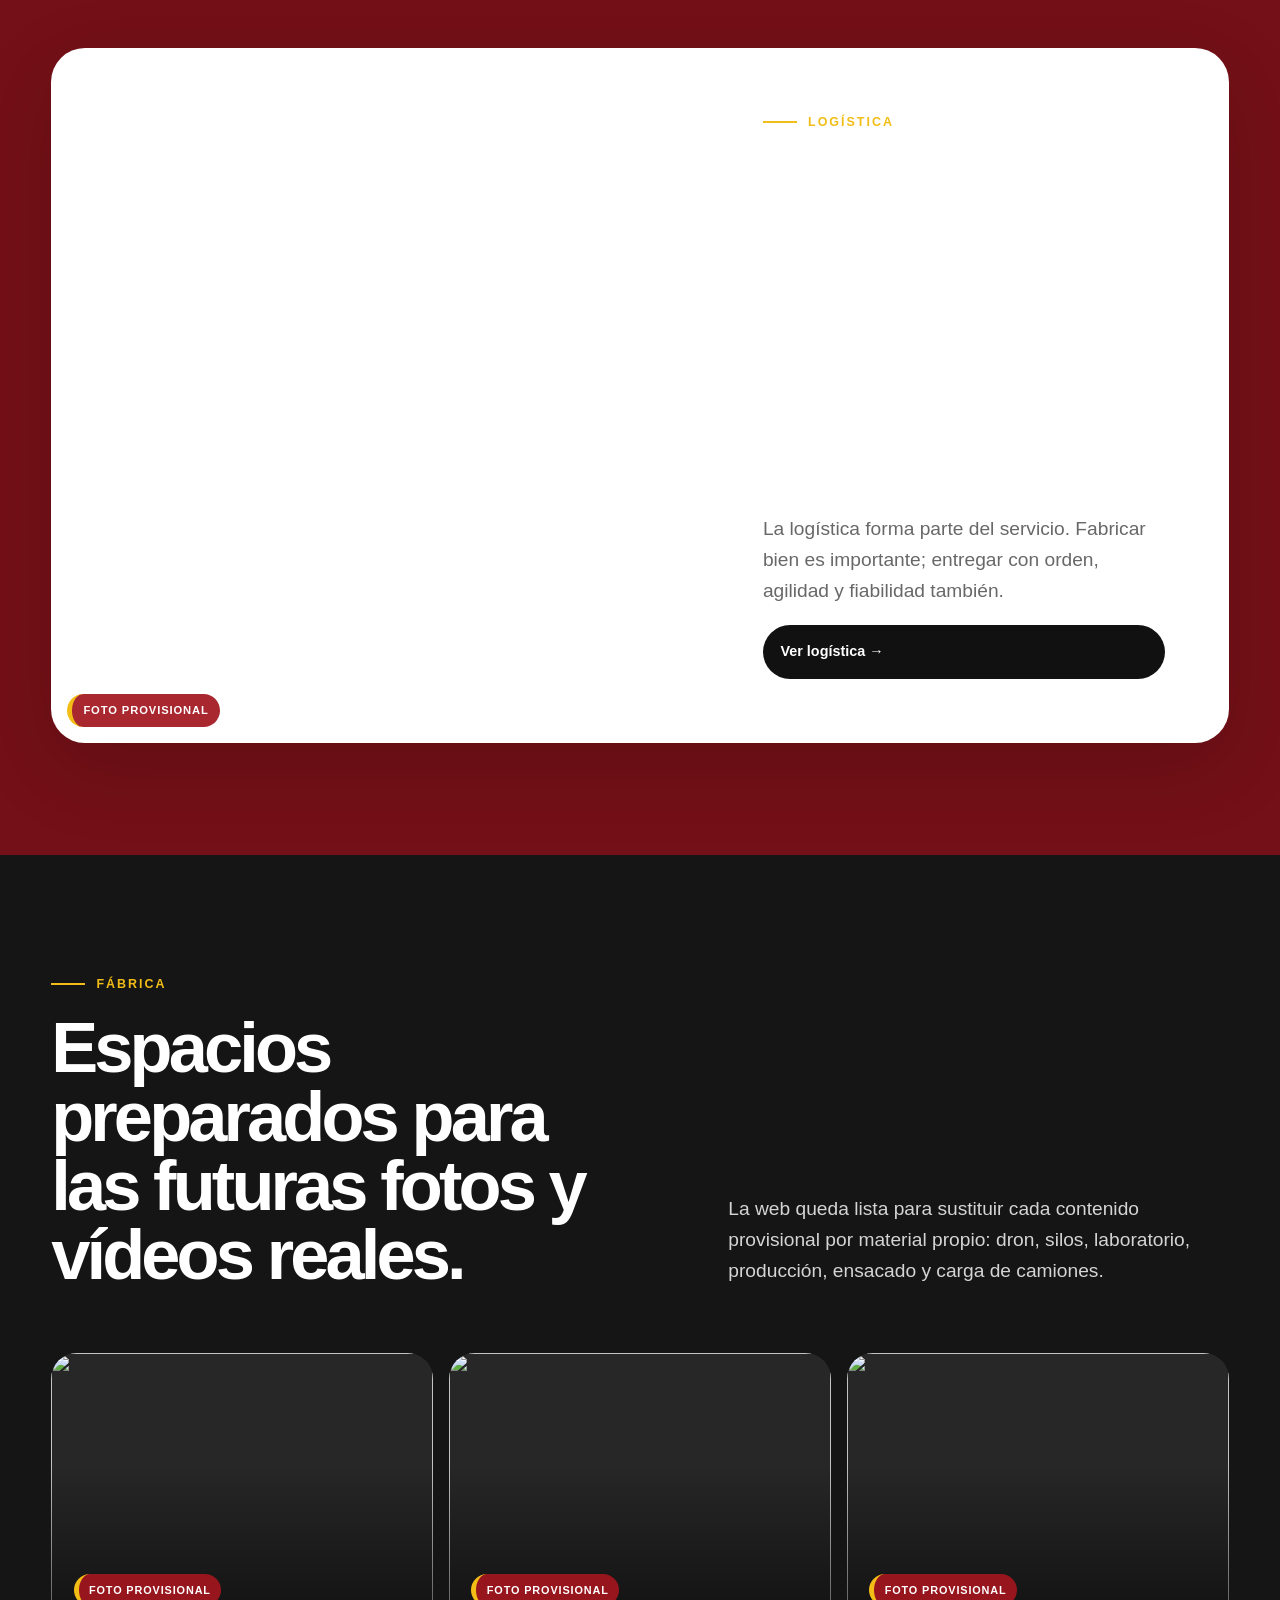
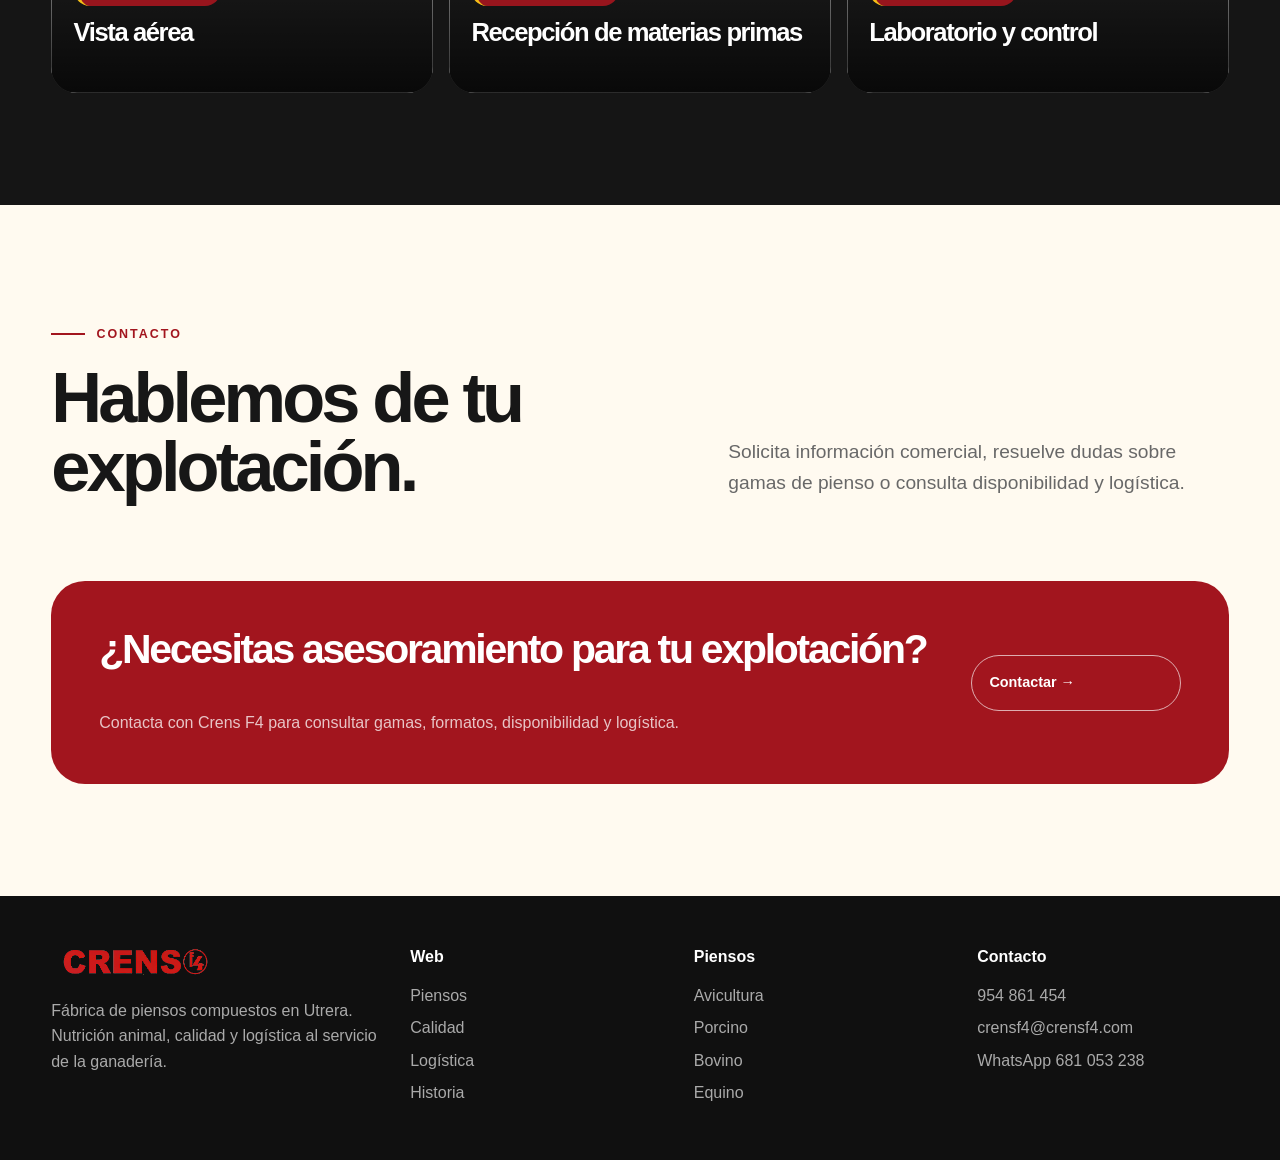
==== commit 83af2609: "Restaurar web buena con menu movil" ====
--- a/index.html
+++ b/index.html
@@ -1 +1,12 @@
-<!doctype html><html lang="es"><head><meta charset="utf-8"><meta name="viewport" content="width=device-width,initial-scale=1"><meta name="robots" content="noindex,nofollow"><title>Crens F4 · Piensos compuestos desde 1962</title><meta name="description" content="Crens F4 fabrica piensos compuestos en Utrera con calidad, experiencia y capacidad logística."><link rel="stylesheet" href="assets/css/style.css"></head><body><header class="topbar"><div class="wrap nav"><a class="brand" href="index.html"><img src="assets/images/brand/logo.png" alt="Crens F4"></a><button class="menu-toggle" aria-label="Abrir menú">☰</button><nav class="navlinks"><a href="index.html">Inicio</a><div class="navgroup"><a href="piensos.html">Piensos</a><div class="dropdown"><a href="avicultura.html">Avicultura</a><a href="porcino.html">Porcino</a><a href="bovino.html">Bovino</a><a href="ovino.html">Ovino</a><a href="caprino.html">Caprino</a><a href="equino.html">Equino</a></div></div><a href="calidad.html">Calidad</a><a href="logistica.html">Logística</a><a href="fabrica.html">Fábrica</a><a href="historia.html">Historia</a><a href="contacto.html">Contacto</a></nav></div></header><main><section class="hero"><img class="hero-img" src="assets/images/brand/hero-fabrica.png" alt="Fábrica Crens F4 en Utrera"><div class="wrap"><div class="eyebrow light">Desde 1962 · Utrera</div><h1>Nutrición animal de calidad para cada especie.</h1><p>Fabricamos piensos compuestos con control, experiencia y capacidad logística para responder a las necesidades reales de cada explotación.</p><div class="actions"><a class="btn red" href="piensos.html">Nuestros piensos</a><a class="btn ghost" href="historia.html">Conocer Crens F4</a></div><div class="stats"><div><strong>+60</strong><span>años de experiencia</span></div><div><strong>24h</strong><span>capacidad productiva</span></div><div><strong>Multiespecie</strong><span>soluciones nutricionales</span></div><div><strong>Utrera</strong><span>origen y servicio</span></div></div></div></section><section class="cream"><div class="wrap"><div class="eyebrow">Por qué Crens F4</div><h2>Experiencia, calidad y servicio en una misma fábrica.</h2><p class="lead">Una empresa familiar con vocación industrial, centrada en fabricar piensos fiables y en acompañar al cliente con cercanía.</p><div class="cards"><div class="card reveal"><b>🏭</b><h3>Fabricación propia</h3><p>Control directo del proceso productivo.</p></div><div class="card reveal"><b>🧪</b><h3>Calidad</h3><p>Materias primas, formulación y trazabilidad.</p></div><div class="card reveal"><b>🚛</b><h3>Logística</h3><p>Servicio preparado para responder con agilidad.</p></div><div class="card reveal"><b>🐔</b><h3>Multiespecie</h3><p>Piensos para avicultura, porcino, bovino, ovino, caprino y equino.</p></div></div></div></section><section class="white"><div class="wrap"><div class="grid-2"><div><div class="eyebrow">Nutrición animal</div><h2>Piensos adaptados al rendimiento de cada explotación.</h2><p class="lead">Cada especie exige una alimentación específica. Por eso estructuramos nuestra gama por necesidades productivas, fases y tipo de explotación.</p><div class="actions"><a class="btn red" href="piensos.html">Ver todos los piensos</a></div></div><div class="photo"><img class="" src="assets/images/provisional/piensos-terminados.jpg" alt="Piensos terminados" loading="lazy"><span class="label">Foto provisional</span></div></div><div class="species-grid"><a class="species-card reveal" href="avicultura.html"><img class="" src="assets/images/provisional/avicultura.jpg" alt="Avicultura" loading="lazy"><span class="label">Foto provisional</span><div class="content"><h3>Avicultura</h3><p>Piensos para broilers, ponedoras y reproductoras, adaptados a cada fase productiva.</p><strong>Ver gama →</strong></div></a><a class="species-card reveal" href="porcino.html"><img class="" src="assets/images/provisional/porcino.jpg" alt="Porcino" loading="lazy"><span class="label">Foto provisional</span><div class="content"><h3>Porcino</h3><p>Soluciones para destete, precebo, cebo y reproductoras, orientadas a rendimiento y regularidad.</p><strong>Ver gama →</strong></div></a><a class="species-card reveal" href="bovino.html"><img class="" src="assets/images/provisional/bovino.jpg" alt="Bovino" loading="lazy"><span class="label">Foto provisional</span><div class="content"><h3>Bovino</h3><p>Nutrición para vacuno de carne y leche, con formulaciones equilibradas y fiables.</p><strong>Ver gama →</strong></div></a><a class="species-card reveal" href="ovino.html"><img class="" src="assets/images/provisional/ovino.jpg" alt="Ovino" loading="lazy"><span class="label">Foto provisional</span><div class="content"><h3>Ovino</h3><p>Piensos y mezclas para explotaciones de ovino, ajustadas a necesidades de mantenimiento y producción.</p><strong>Ver gama →</strong></div></a><a class="species-card reveal" href="caprino.html"><img class="" src="assets/images/provisional/caprino.jpg" alt="Caprino" loading="lazy"><span class="label">Foto provisional</span><div class="content"><h3>Caprino</h3><p>Nutrición para caprino con especial atención a digestibilidad, sanidad y rendimiento.</p><strong>Ver gama →</strong></div></a><a class="species-card reveal" href="equino.html"><img class="" src="assets/images/provisional/equino.jpg" alt="Equino" loading="lazy"><span class="label">Foto provisional</span><div class="content"><h3>Equino</h3><p>Piensos para caballos diseñados para aportar energía, fibra y equilibrio nutricional.</p><strong>Ver gama →</strong></div></a></div></div></section><section class="dark"><div class="wrap"><div class="eyebrow light">Proceso</div><h2>Del cereal al pienso terminado.</h2><p class="lead">Una forma de trabajar clara: seleccionar, formular, fabricar, controlar y entregar.</p><div class="process"><div><b>01</b><span>Materias primas</span></div><div><b>02</b><span>Formulación</span></div><div><b>03</b><span>Fabricación</span></div><div><b>04</b><span>Control</span></div><div><b>05</b><span>Expedición</span></div><div><b>06</b><span>Cliente</span></div></div></div></section><section class="cream"><div class="wrap grid-2"><div class="photo"><img class="" src="assets/images/provisional/calidad.jpg" alt="Control de calidad" loading="lazy"><span class="label">Foto provisional</span></div><div><div class="eyebrow">Calidad</div><h2>Control desde el origen.</h2><p class="lead">La calidad empieza en la recepción de materias primas y continúa durante la formulación, fabricación y expedición del pienso.</p><a class="btn outline" href="calidad.html">Conocer el proceso</a></div></div></section><section class="white"><div class="wrap grid-2"><div><div class="eyebrow">Logística</div><h2>Servicio ágil para explotaciones e integradoras.</h2><p class="lead">La logística forma parte del valor del pienso: preparar, cargar y entregar en el momento adecuado.</p><a class="btn red" href="logistica.html">Ver logística</a></div><div class="photo"><img class="" src="assets/images/provisional/logistica.jpg" alt="Logística y camiones" loading="lazy"><span class="label">Foto provisional</span></div></div></section><section class="dark"><div class="wrap grid-2"><div><div class="eyebrow light">Historia</div><h2>Más de seis décadas creciendo junto a la ganadería.</h2><p class="lead">La historia de Crens F4 es la historia de una empresa familiar que ha evolucionado con el sector agropecuario de Utrera.</p><a class="btn yellow" href="historia.html">Ver historia</a></div><div class="video-box"><iframe src="https://www.youtube.com/embed/LBx_27n2cQU" title="Historia Crens F4" allowfullscreen></iframe></div></div></section><section class="cta"><div class="wrap"><div><h2>¿Necesita información sobre nuestros piensos?</h2><p>Estamos a su disposición para atenderle.</p></div><a class="btn yellow" href="contacto.html">Contactar</a></div></section></main><a class="whatsapp" href="https://wa.me/34681053238" target="_blank" rel="noopener">WhatsApp · 681 053 238</a><footer class="footer"><div class="wrap footer-grid"><div><img src="assets/images/brand/logo.png" alt="Crens F4"><p>Fábrica de piensos compuestos en Utrera. Calidad, experiencia y servicio para la ganadería.</p></div><div><strong>Web</strong><a href="piensos.html">Piensos</a><a href="calidad.html">Calidad</a><a href="logistica.html">Logística</a><a href="fabrica.html">Fábrica</a></div><div><strong>Contacto</strong><a href="tel:+34954861454">954 861 454</a><a href="mailto:crensf4@crensf4.com">crensf4@crensf4.com</a><a href="https://wa.me/34681053238">WhatsApp</a></div><div><strong>Crens F4</strong><a href="historia.html">Historia</a><a href="contacto.html">Solicitar información</a><p>© Crens F4 S.A.</p></div></div></footer><script src="assets/js/app.js"></script></body></html>+<!doctype html><html lang="es"><head><meta charset="utf-8"><meta name="viewport" content="width=device-width, initial-scale=1"><meta name="description" content="Fábrica de piensos compuestos en Utrera. Piensos para avicultura, porcino, bovino, ovino, caprino y equino."><meta name="robots" content="noindex,nofollow"><meta name="theme-color" content="#9d151d"><title>Crens F4 · Fábrica de piensos</title><link rel="stylesheet" href="style.css"></head><body>
+<header class="topbar"><div class="wrap nav"><a class="brand" href="index.html" aria-label="Crens F4 inicio"><img src="[data-uri]" alt="Crens F4"></a><nav class="navlinks"><a class="active" href="index.html">Inicio</a><div class="nav-item"><a href="piensos.html">Piensos ▾</a><div class="dropdown"><a href="avicultura.html">Avicultura</a><a href="porcino.html">Porcino</a><a href="bovino.html">Bovino</a><a href="ovino.html">Ovino</a><a href="caprino.html">Caprino</a><a href="equino.html">Equino</a></div></div><a href="calidad.html">Calidad</a><a href="logistica.html">Logística</a><a href="fabrica.html">Fábrica</a><a href="historia.html">Historia</a><a class="nav-cta" href="contacto.html">Contacto</a></nav><button class="menu" aria-label="Menú">☰</button></div></header>
+<main><section class="hero"><img class="hero-img" src="[data-uri]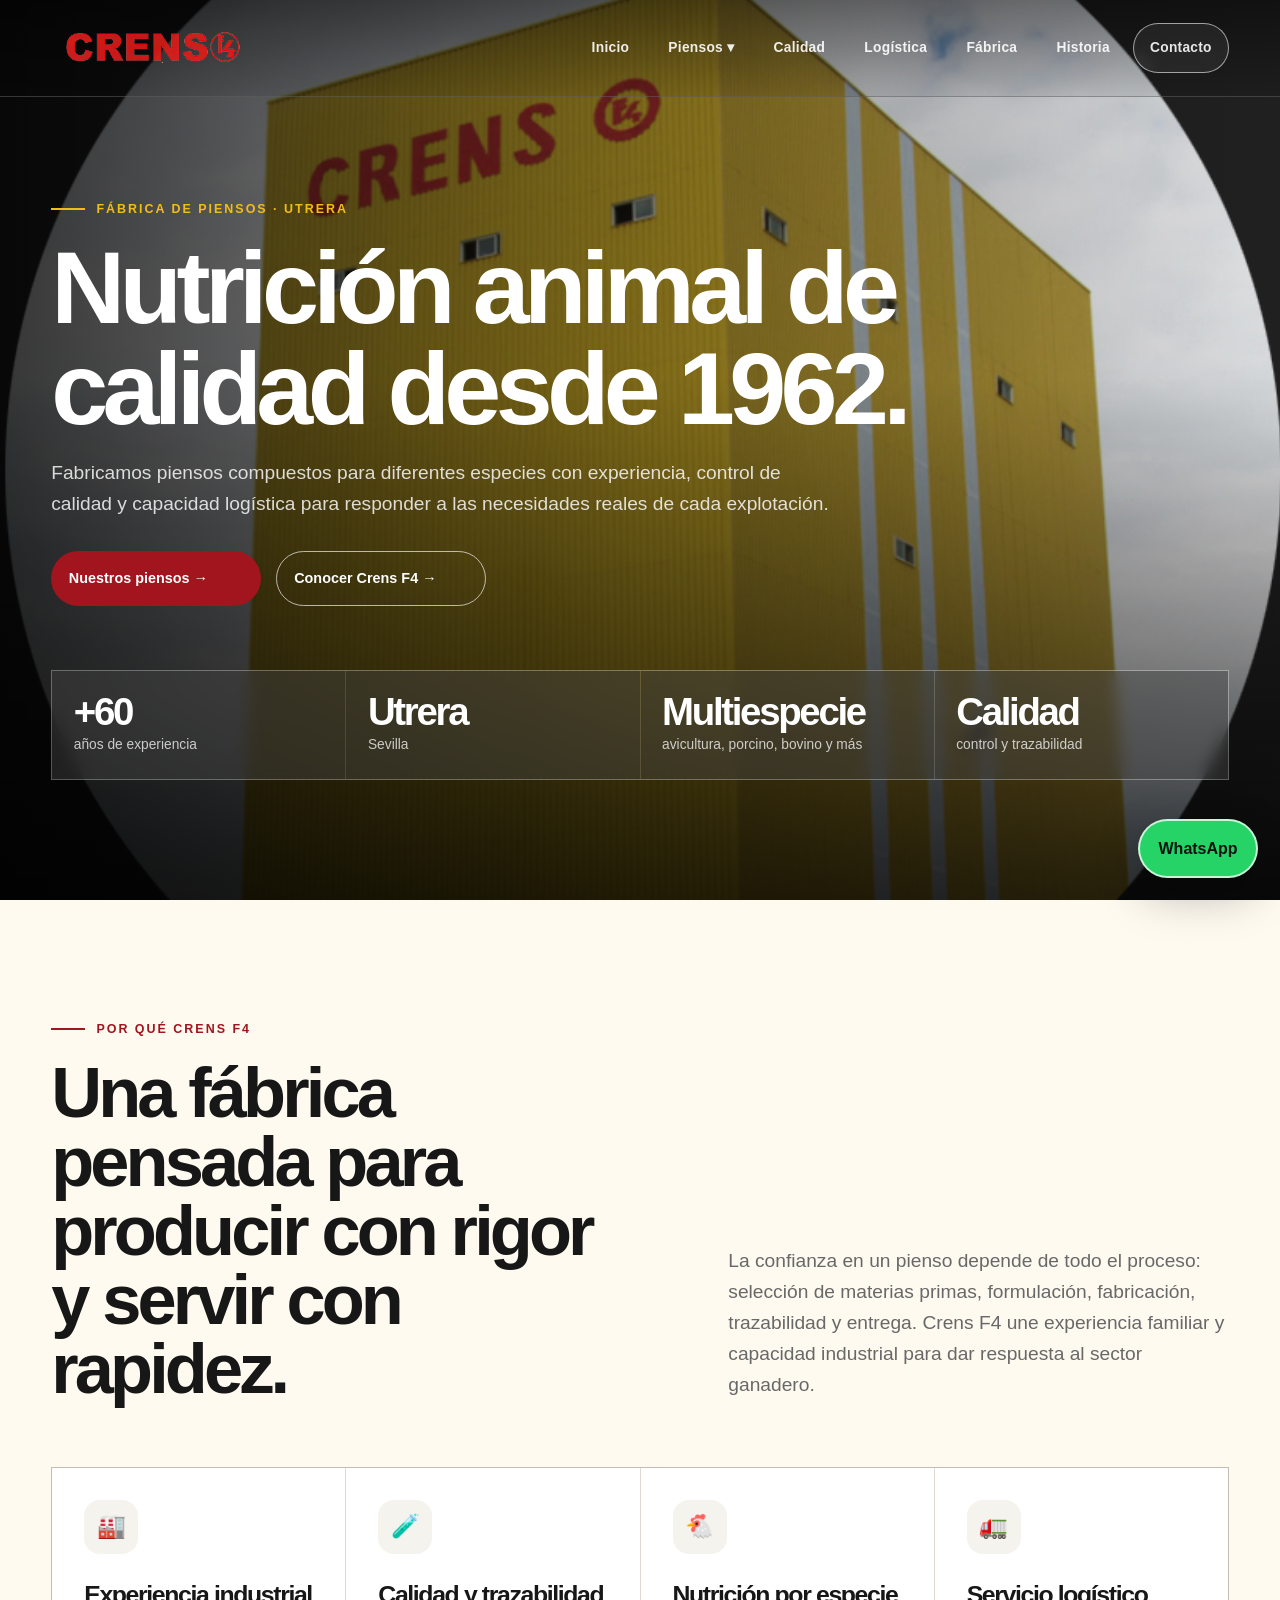
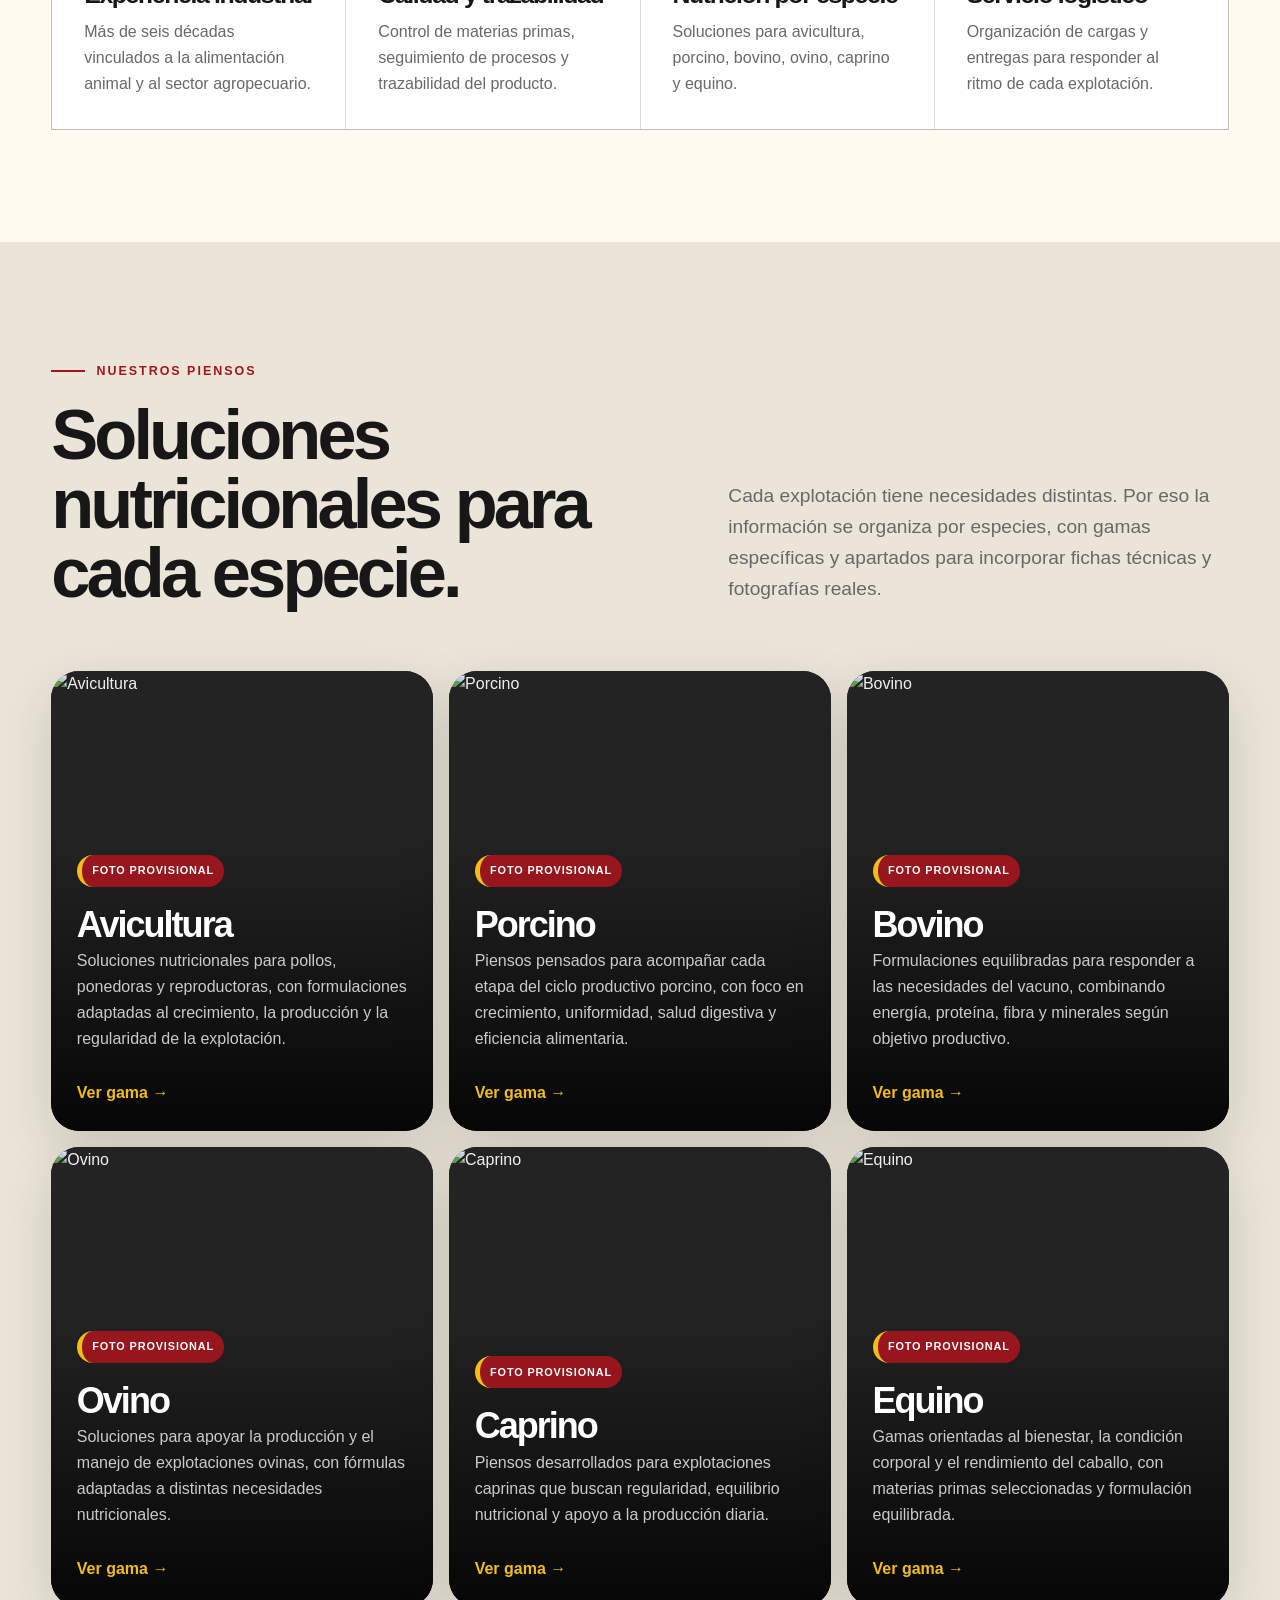
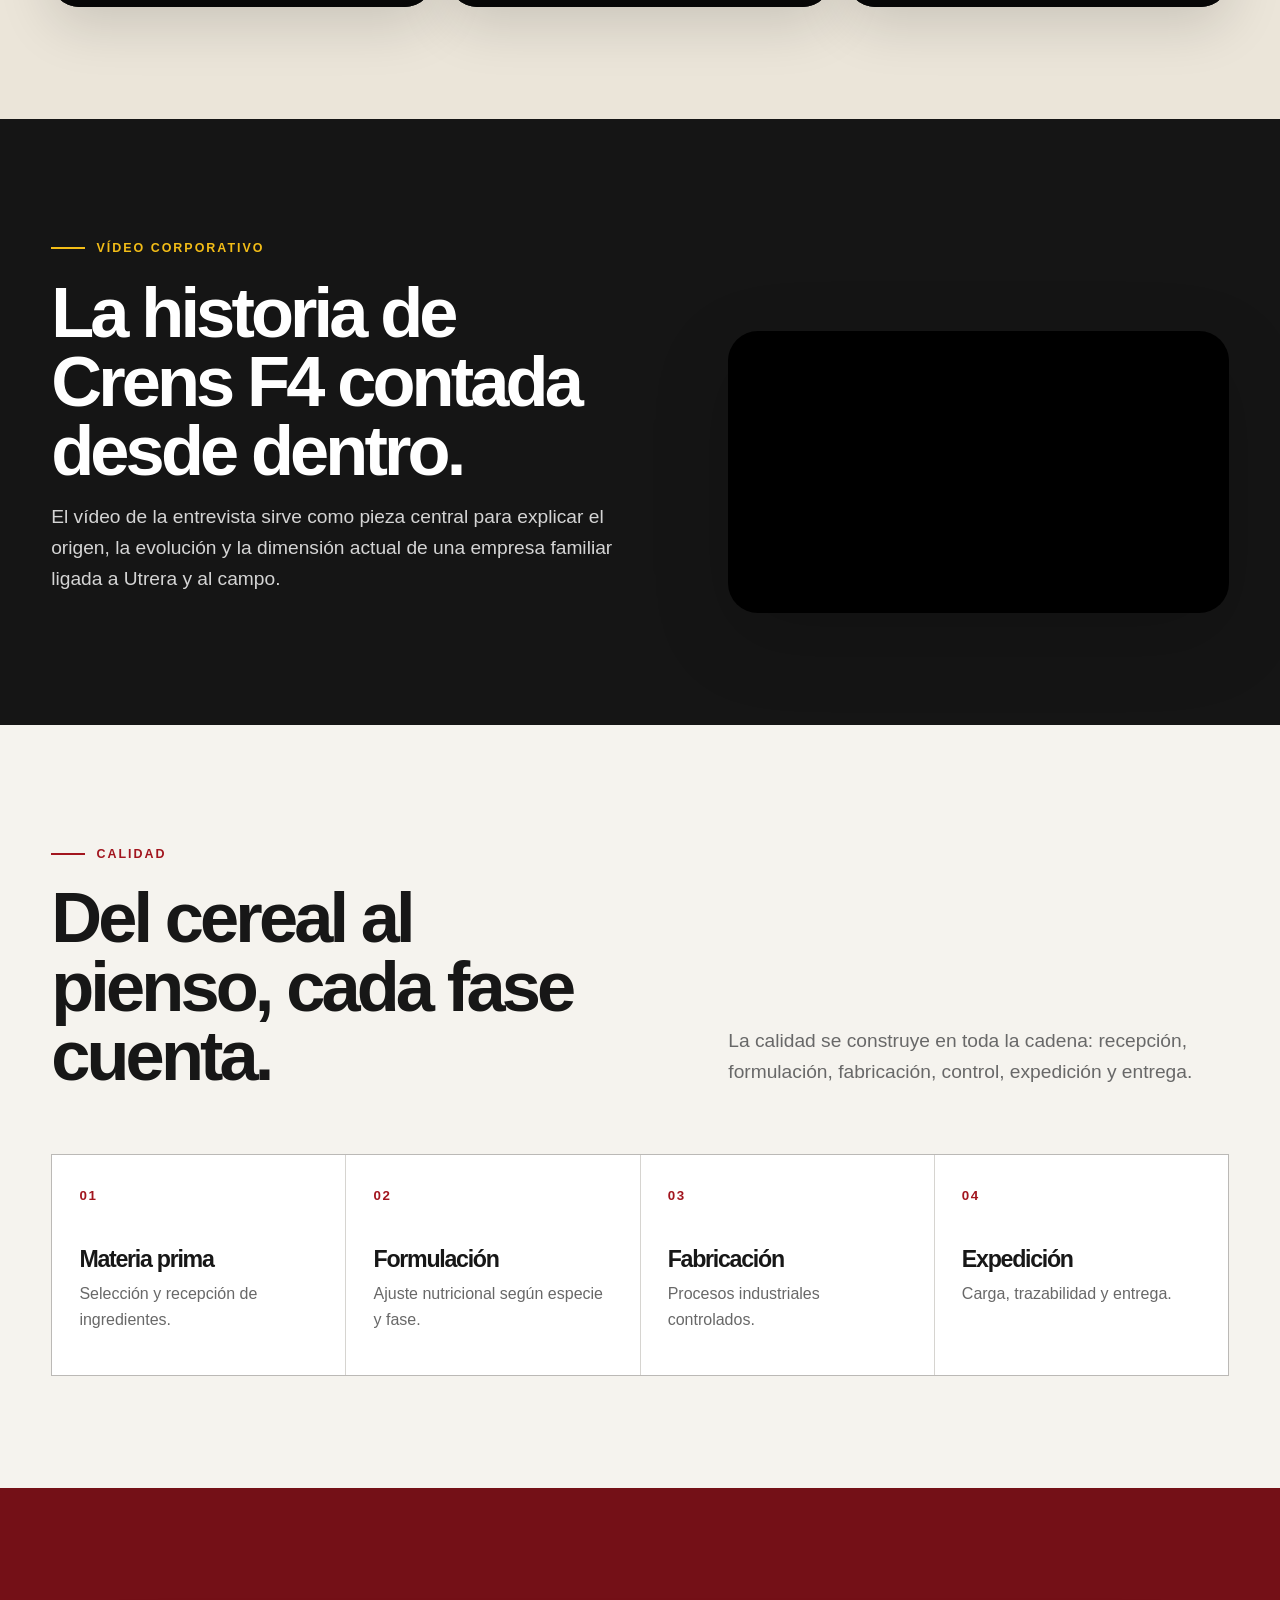
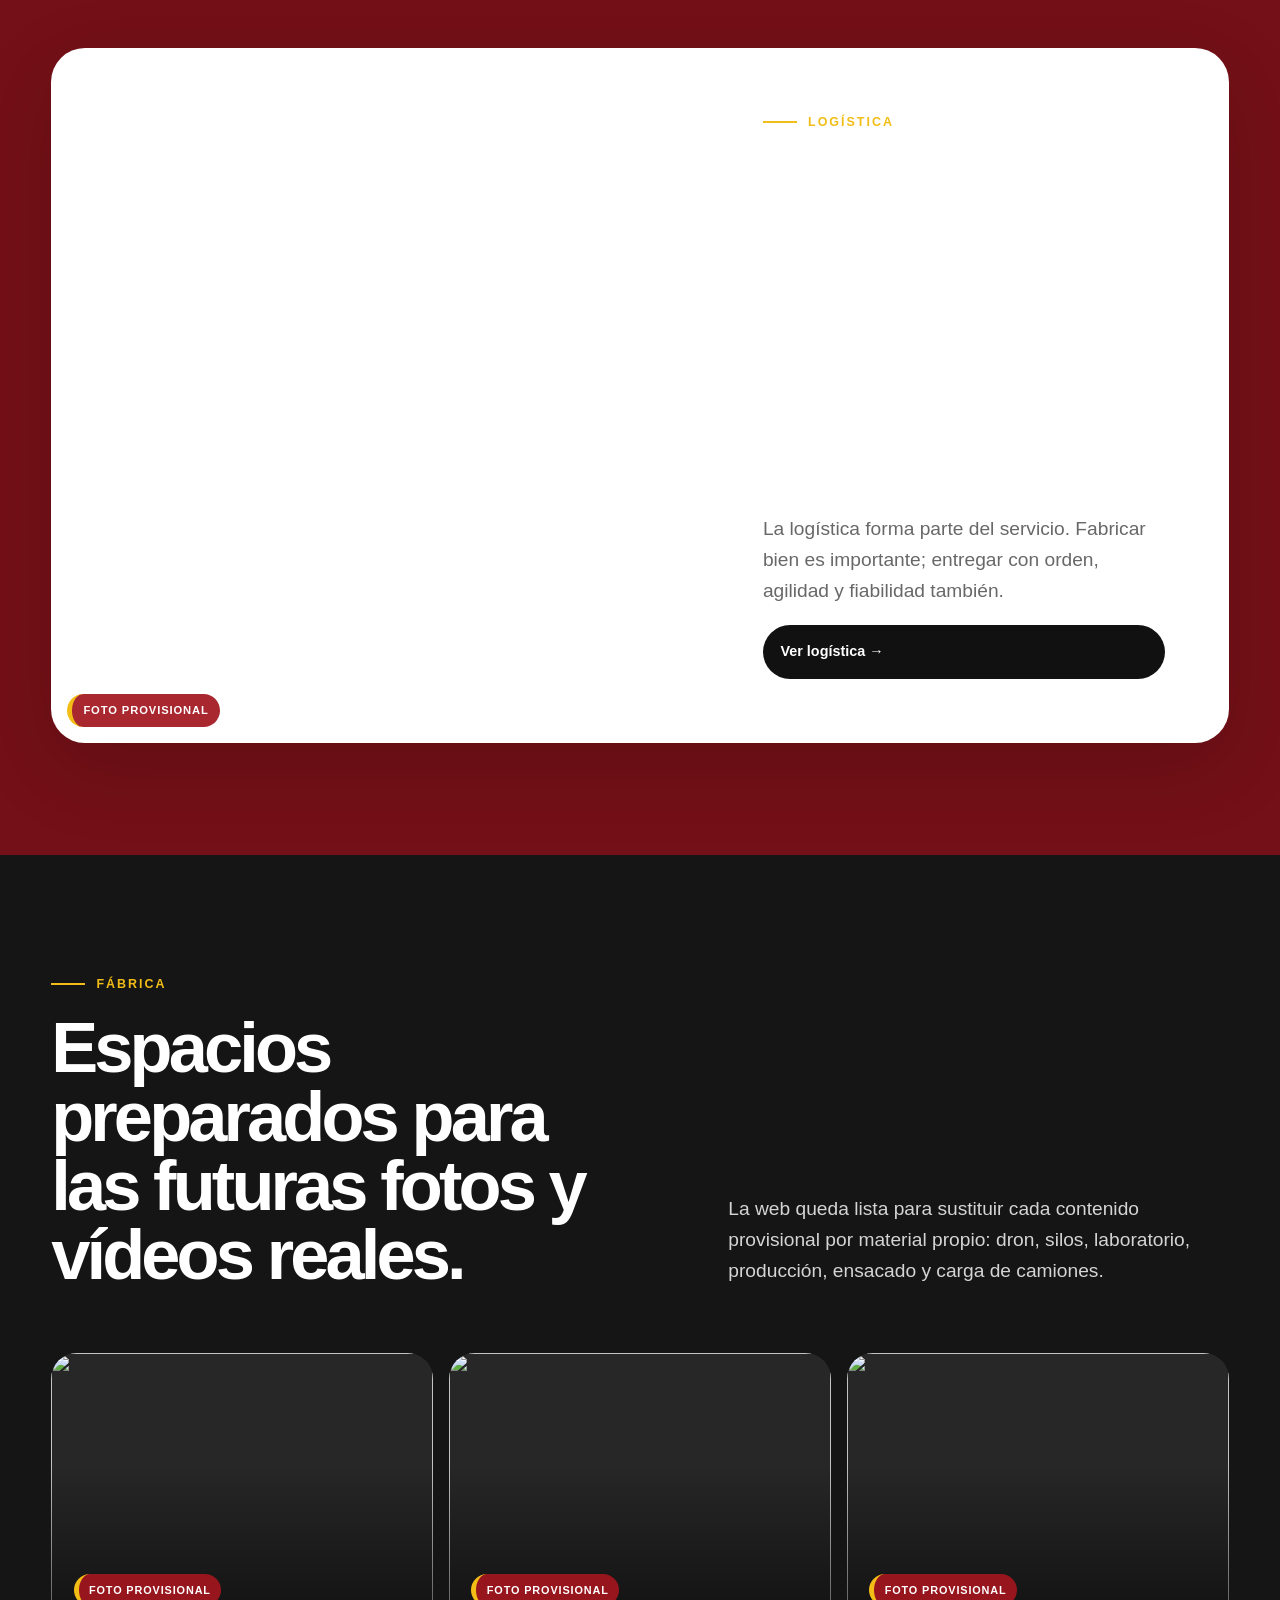
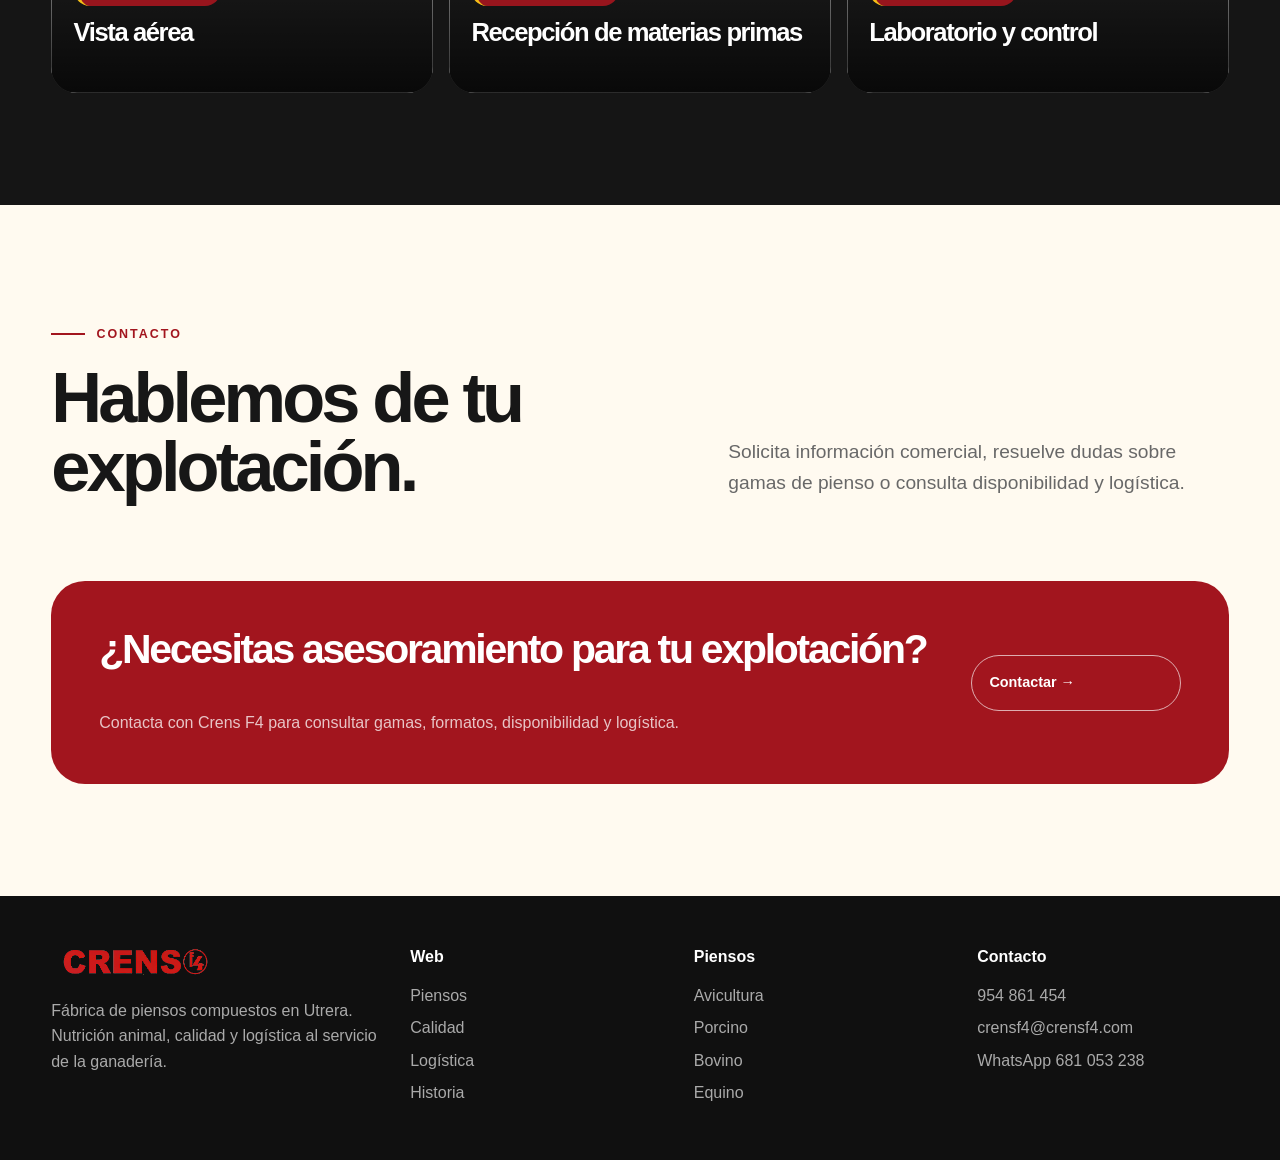
==== commit 33a726d7: "Mejorar mega menu e iconos de especies" ====
--- a/index.html
+++ b/index.html
@@ -1,12 +1,514 @@
-<!doctype html><html lang="es"><head><meta charset="utf-8"><meta name="viewport" content="width=device-width, initial-scale=1"><meta name="description" content="Fábrica de piensos compuestos en Utrera. Piensos para avicultura, porcino, bovino, ovino, caprino y equino."><meta name="robots" content="noindex,nofollow"><meta name="theme-color" content="#9d151d"><title>Crens F4 · Fábrica de piensos</title><link rel="stylesheet" href="style.css"></head><body>
-<header class="topbar"><div class="wrap nav"><a class="brand" href="index.html" aria-label="Crens F4 inicio"><img src="[data-uri]" alt="Crens F4"></a><nav class="navlinks"><a class="active" href="index.html">Inicio</a><div class="nav-item"><a href="piensos.html">Piensos ▾</a><div class="dropdown"><a href="avicultura.html">Avicultura</a><a href="porcino.html">Porcino</a><a href="bovino.html">Bovino</a><a href="ovino.html">Ovino</a><a href="caprino.html">Caprino</a><a href="equino.html">Equino</a></div></div><a href="calidad.html">Calidad</a><a href="logistica.html">Logística</a><a href="fabrica.html">Fábrica</a><a href="historia.html">Historia</a><a class="nav-cta" href="contacto.html">Contacto</a></nav><button class="menu" aria-label="Menú">☰</button></div></header>
-<main><section class="hero"><img class="hero-img" src="[data-uri]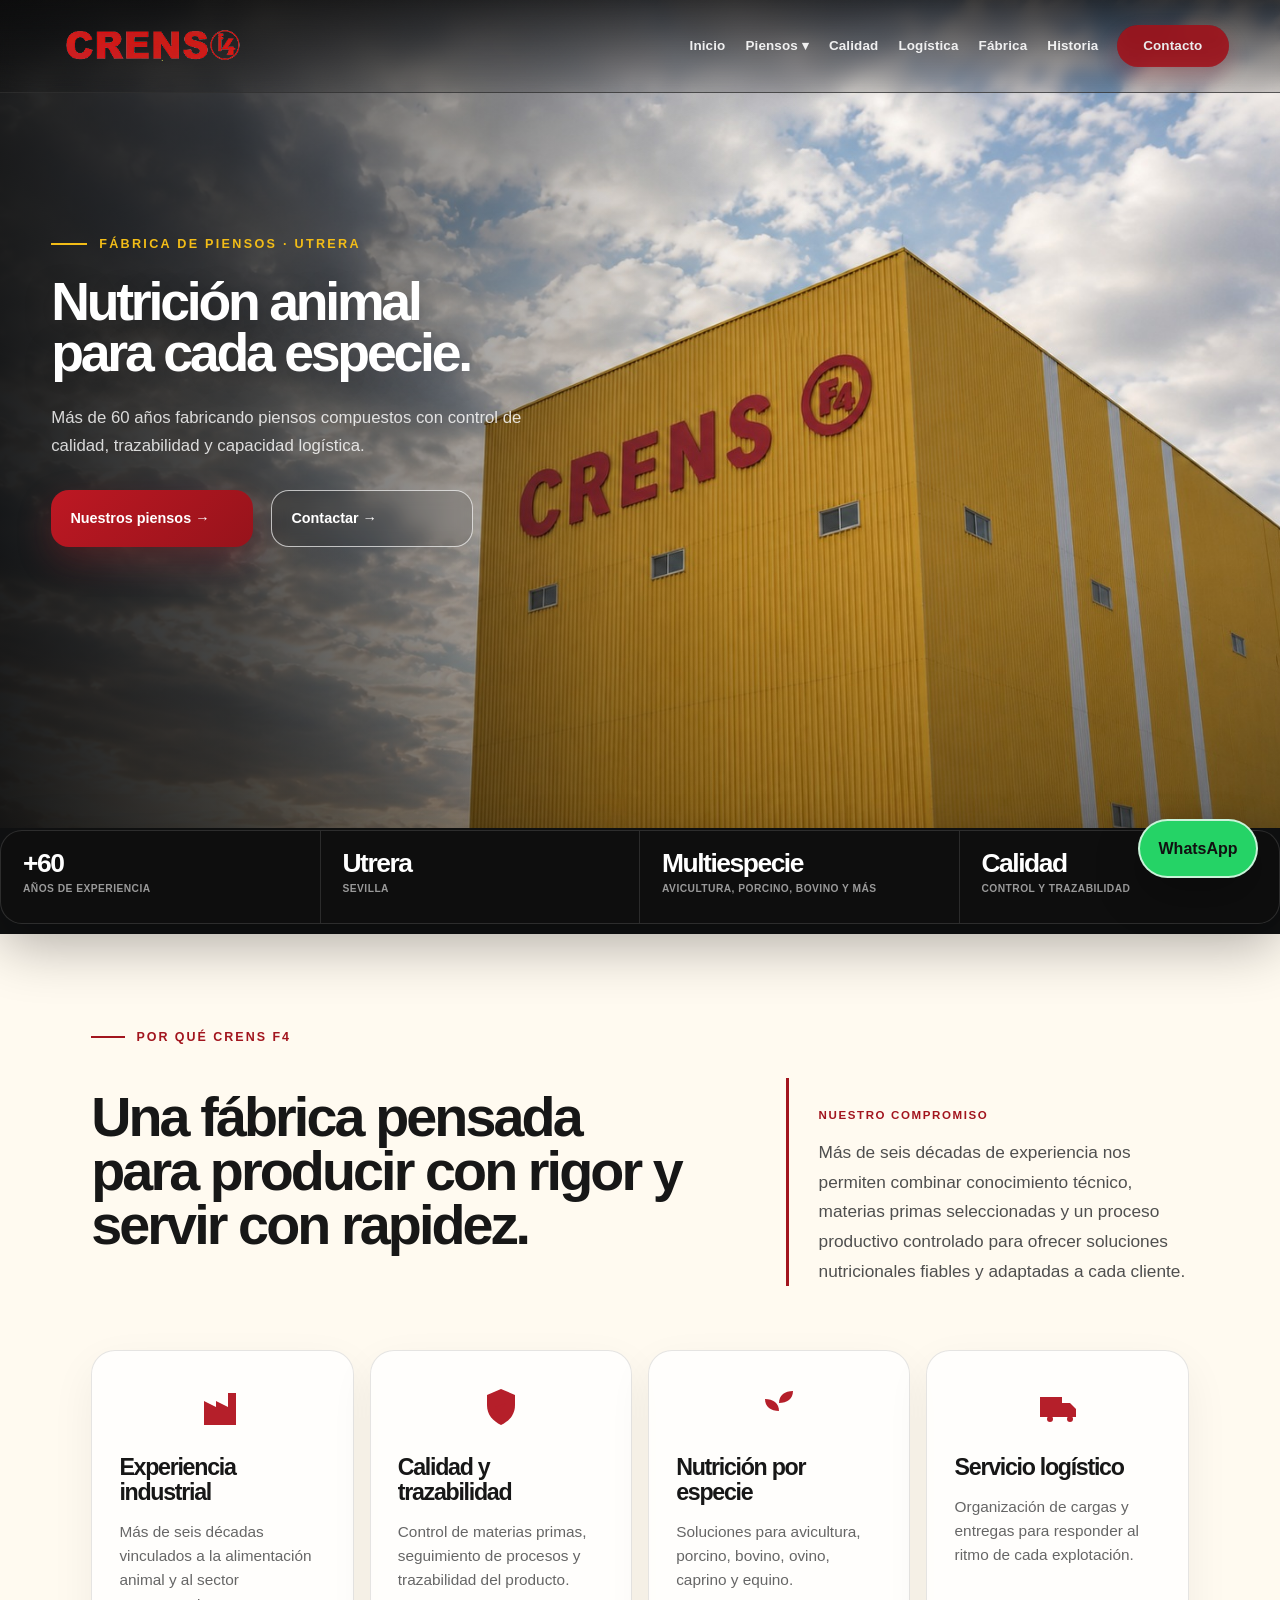
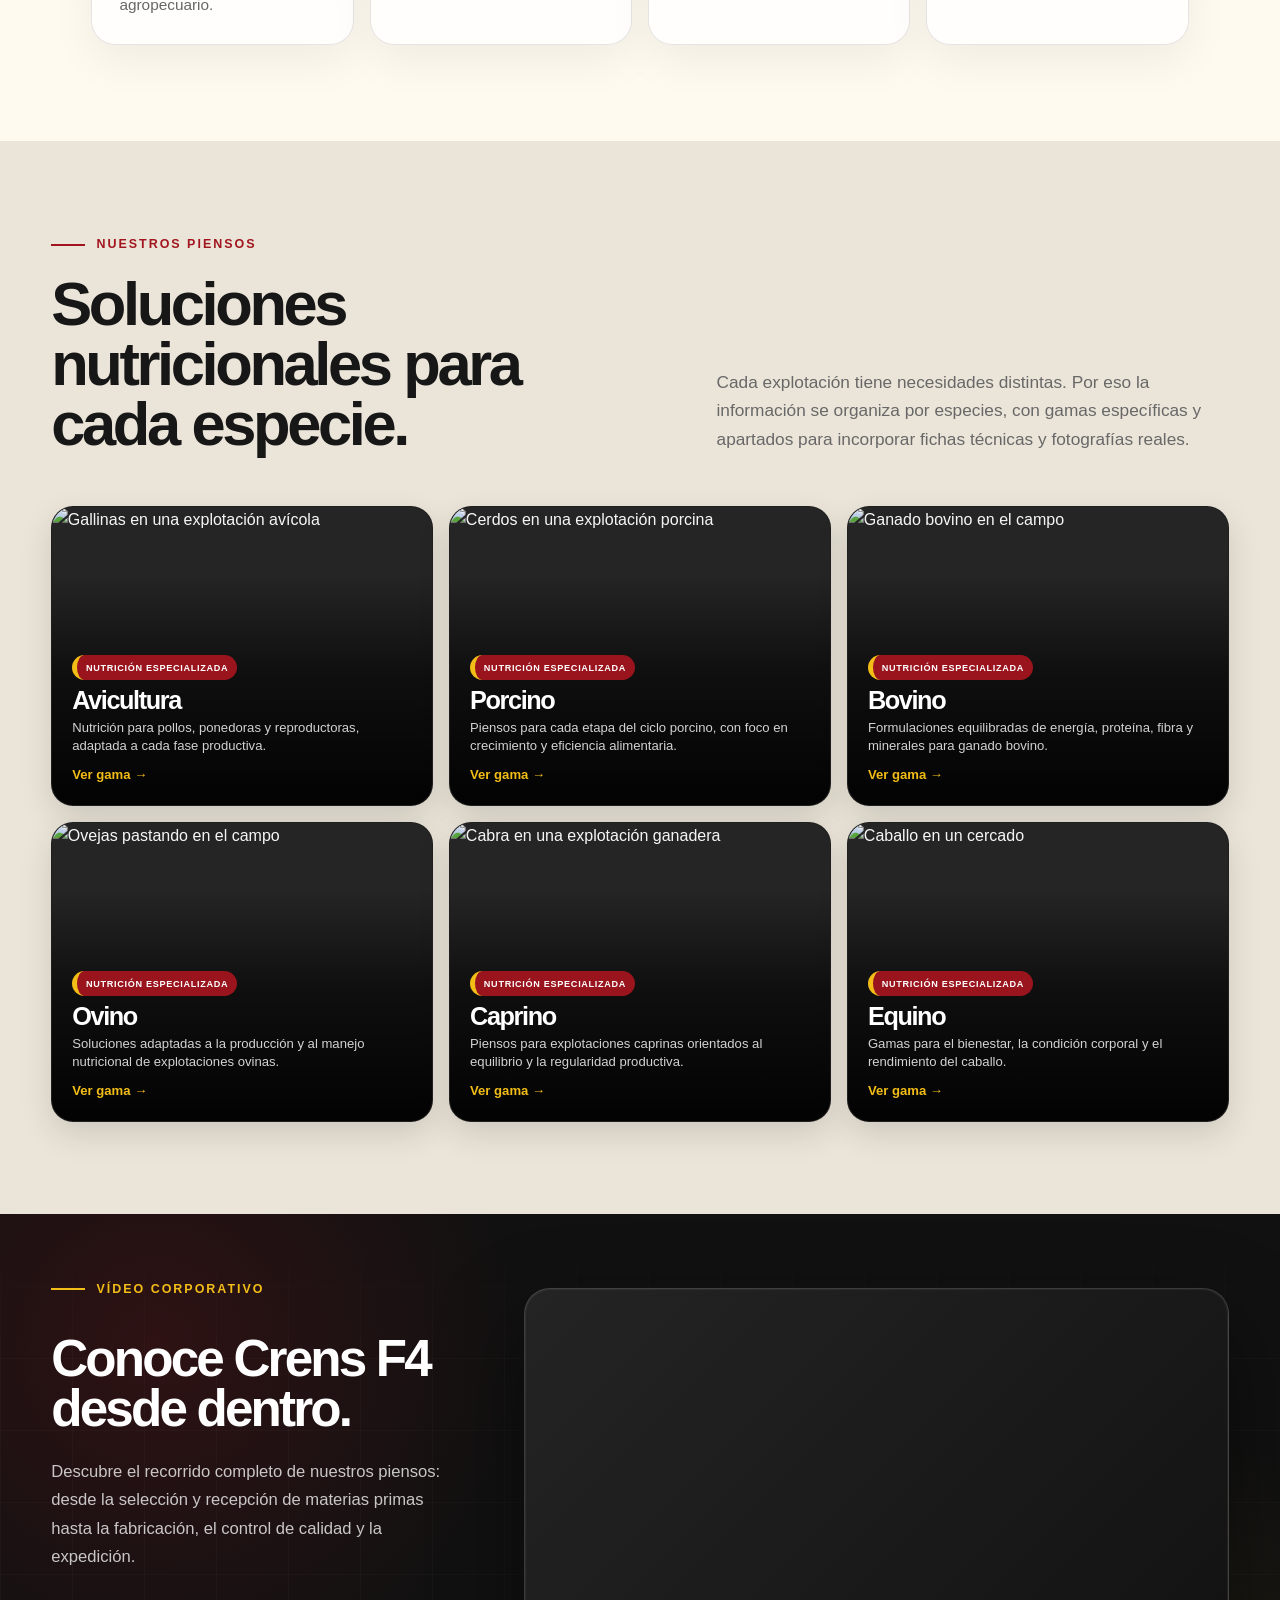
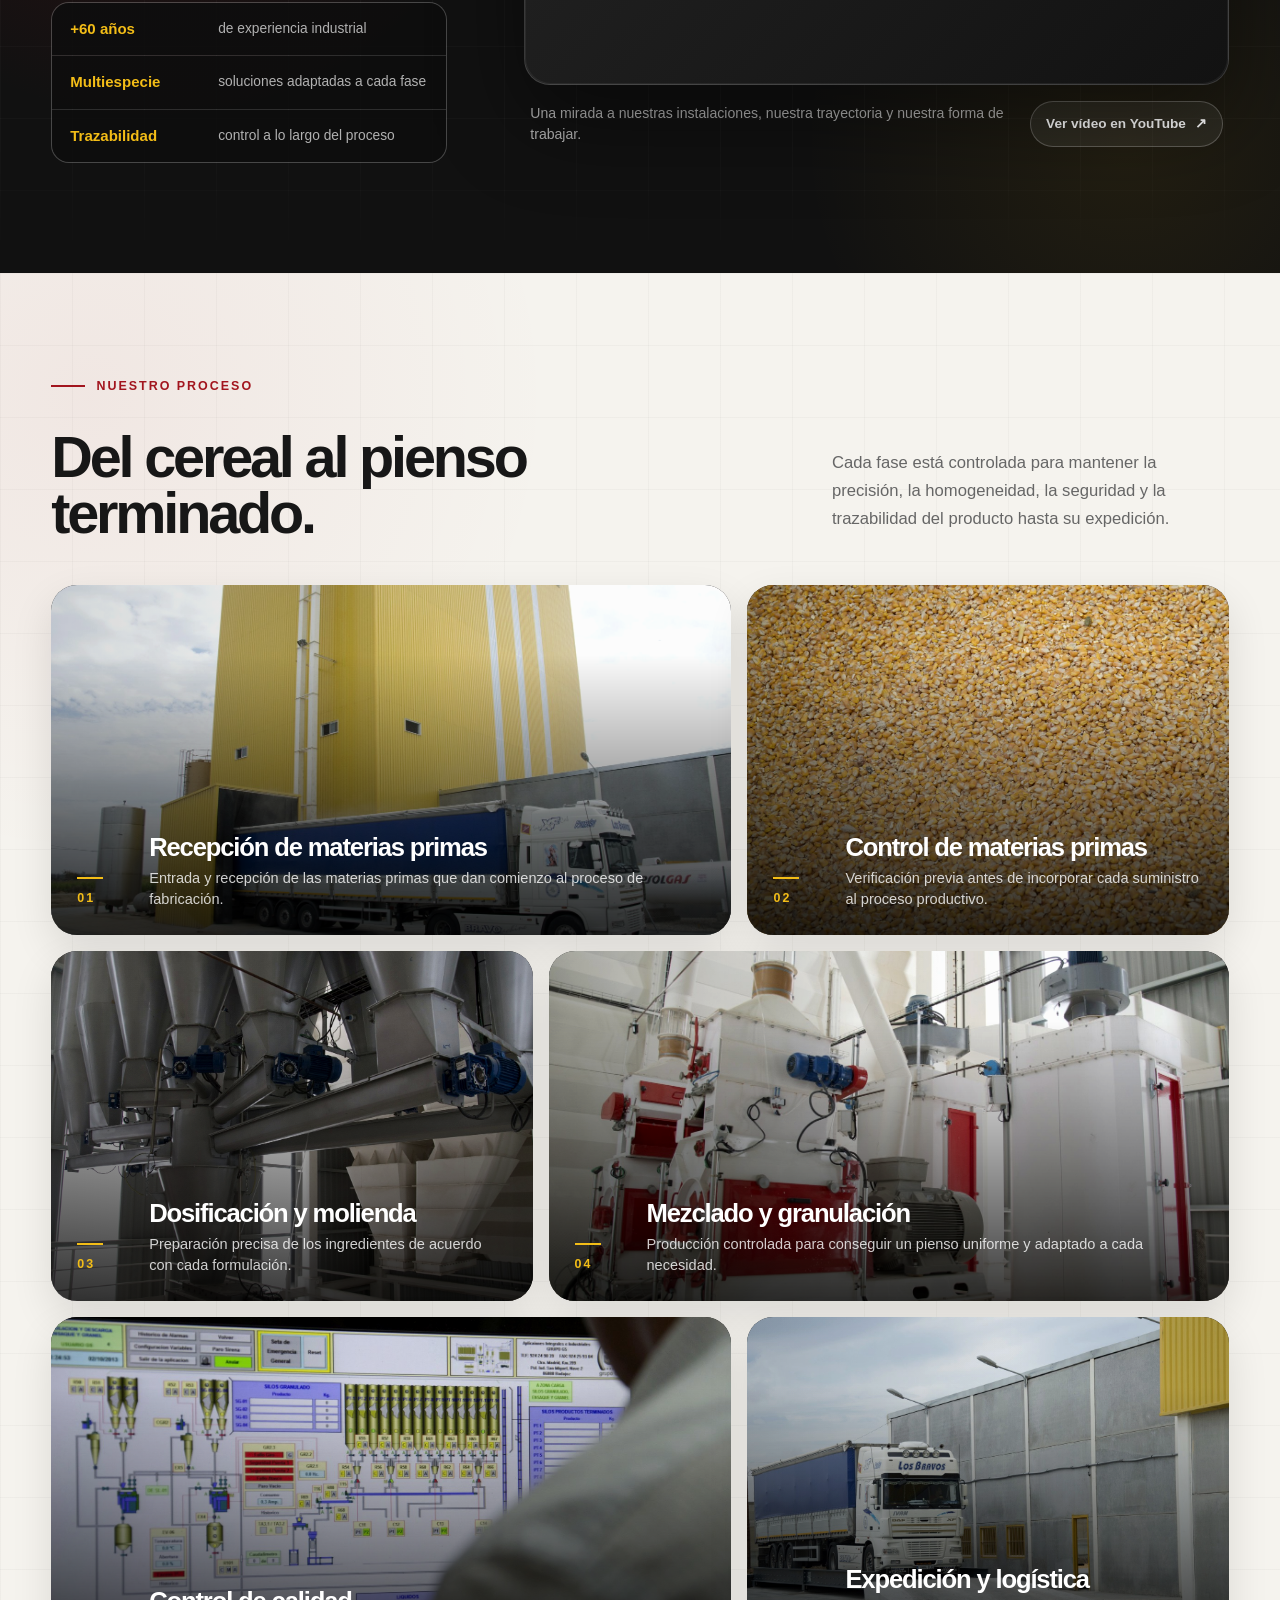
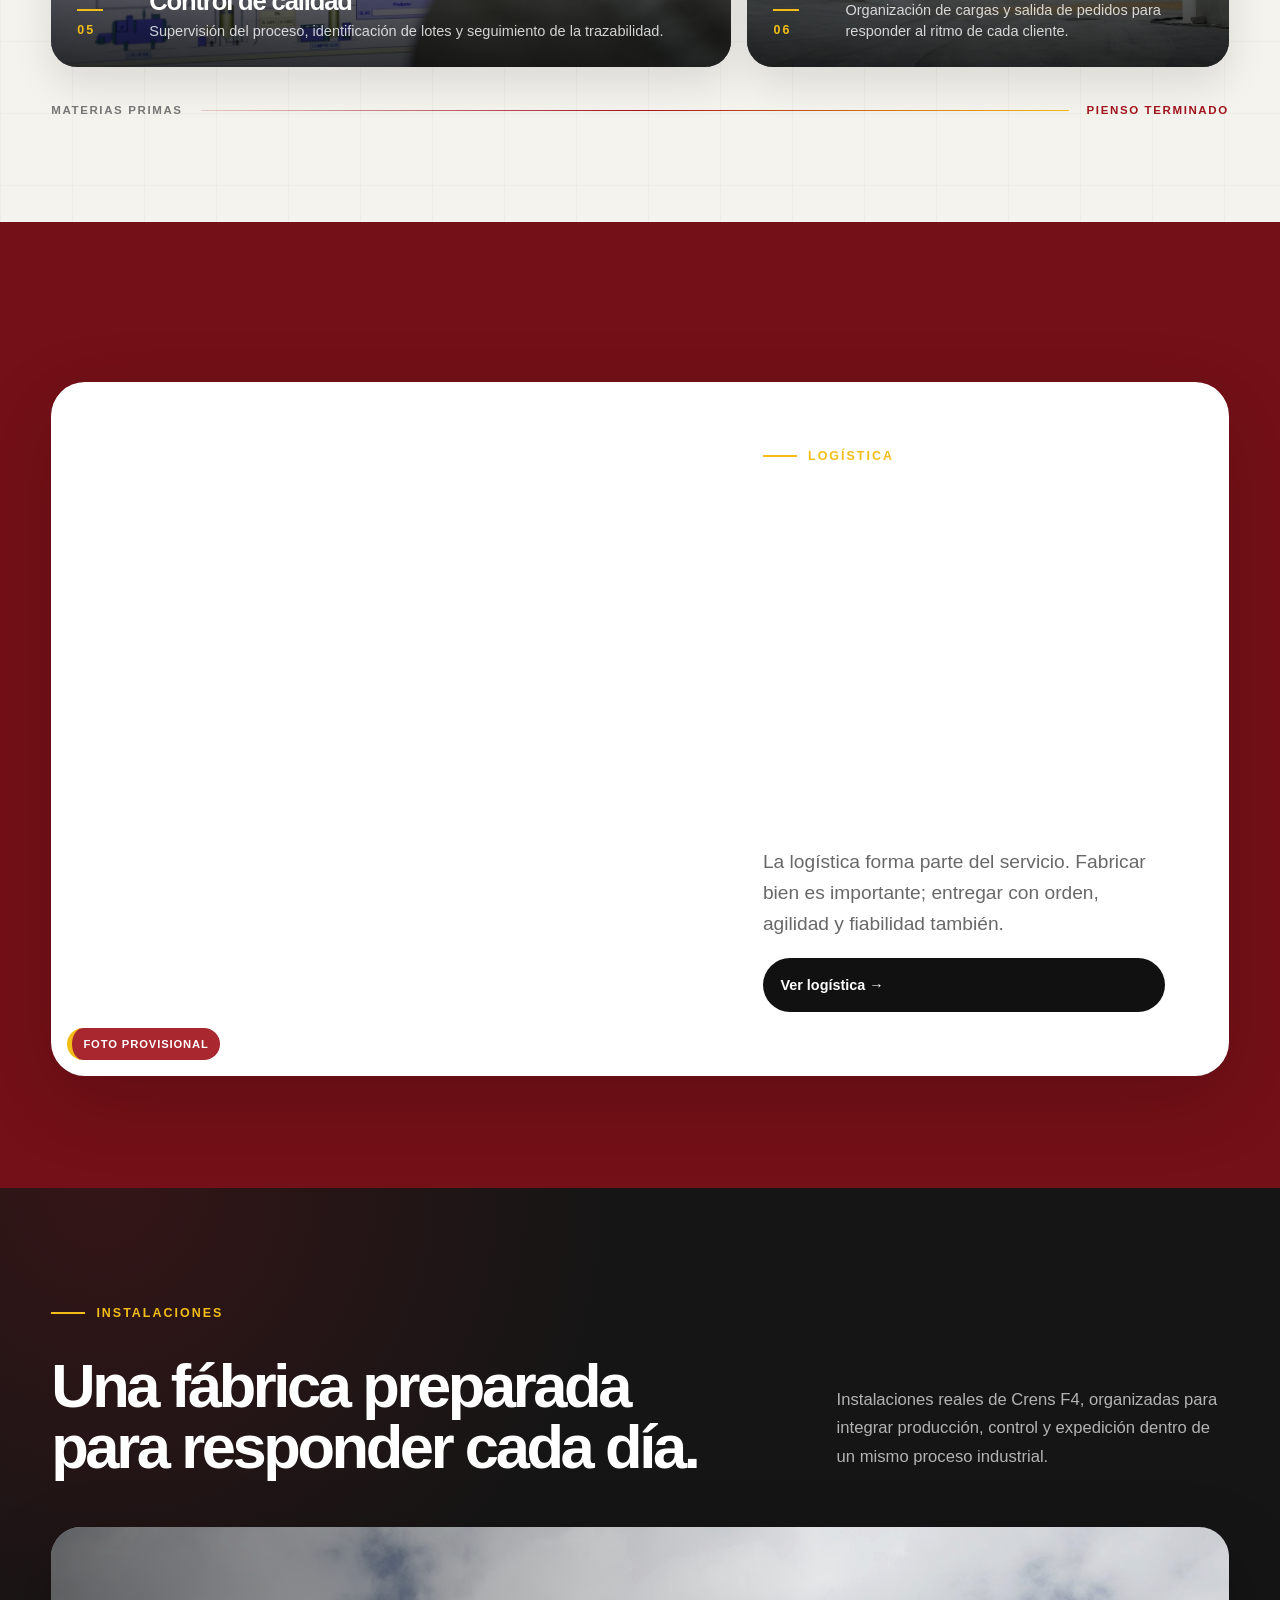
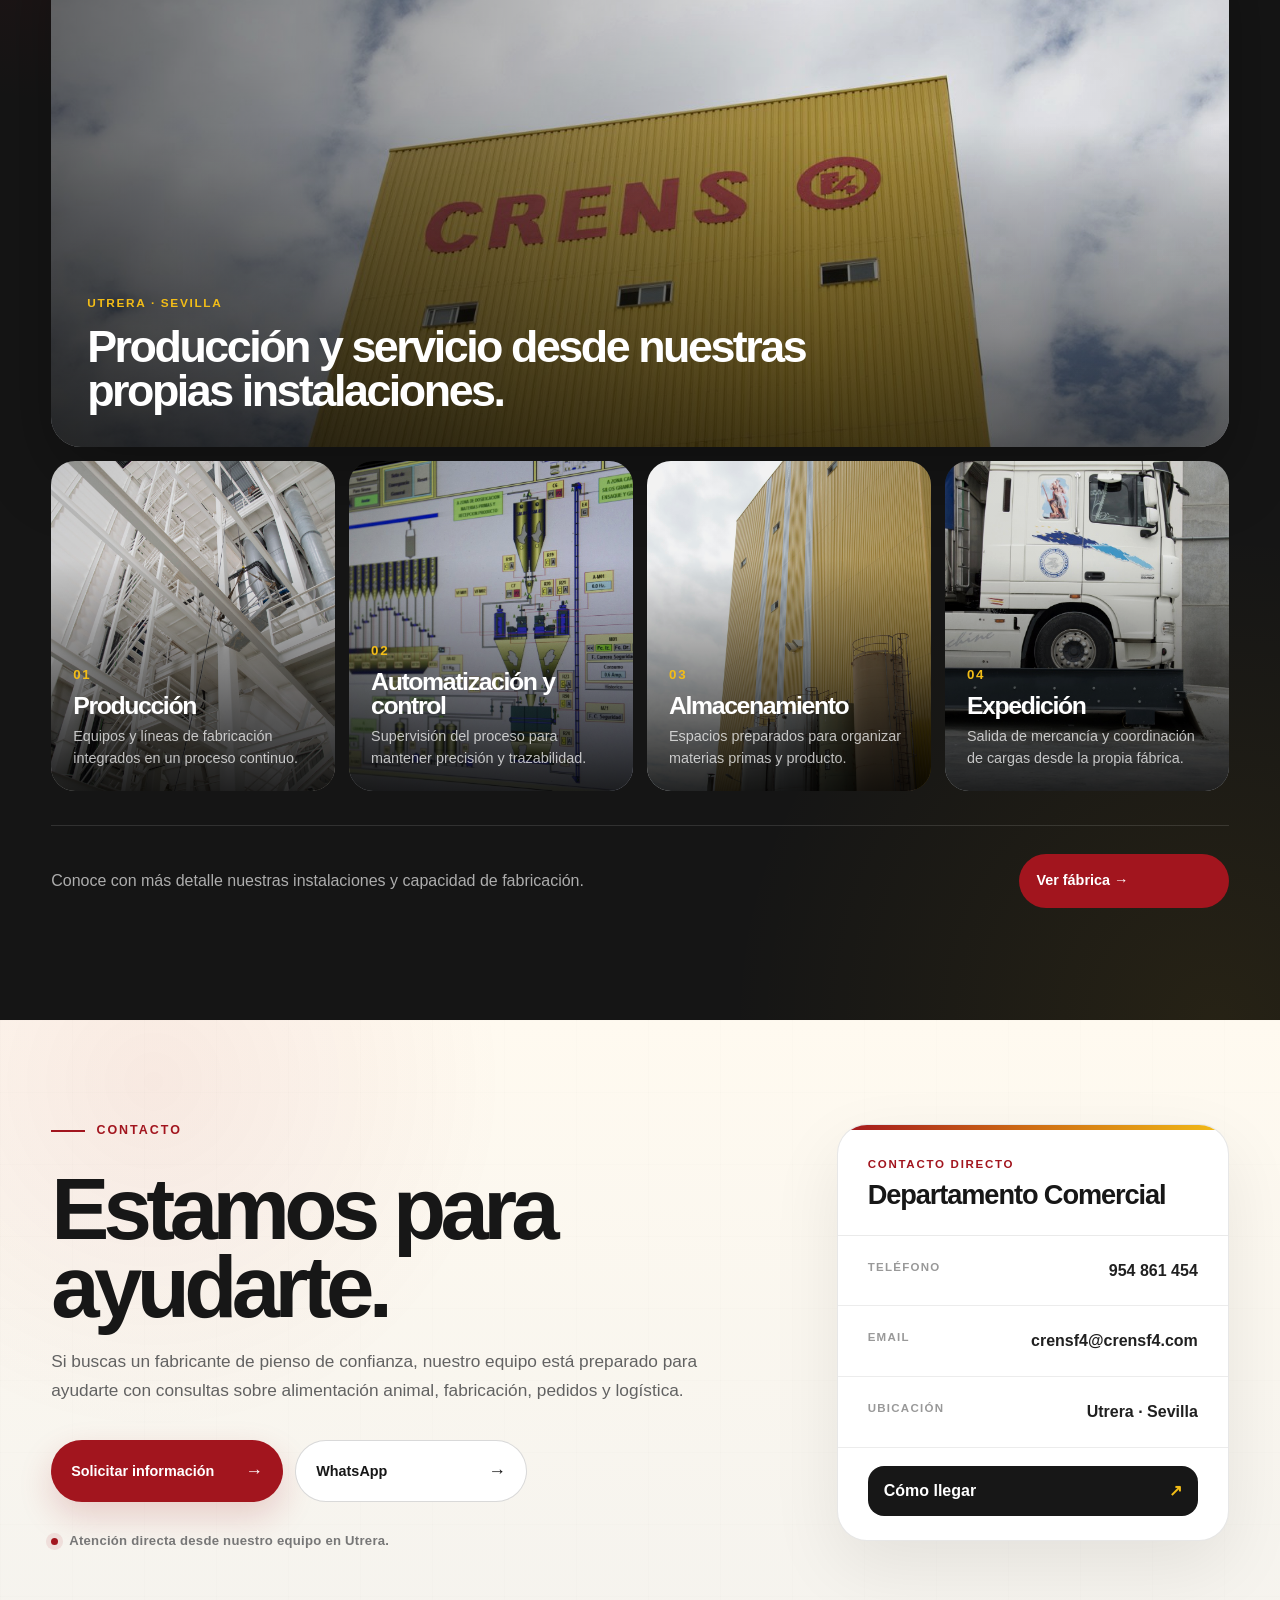
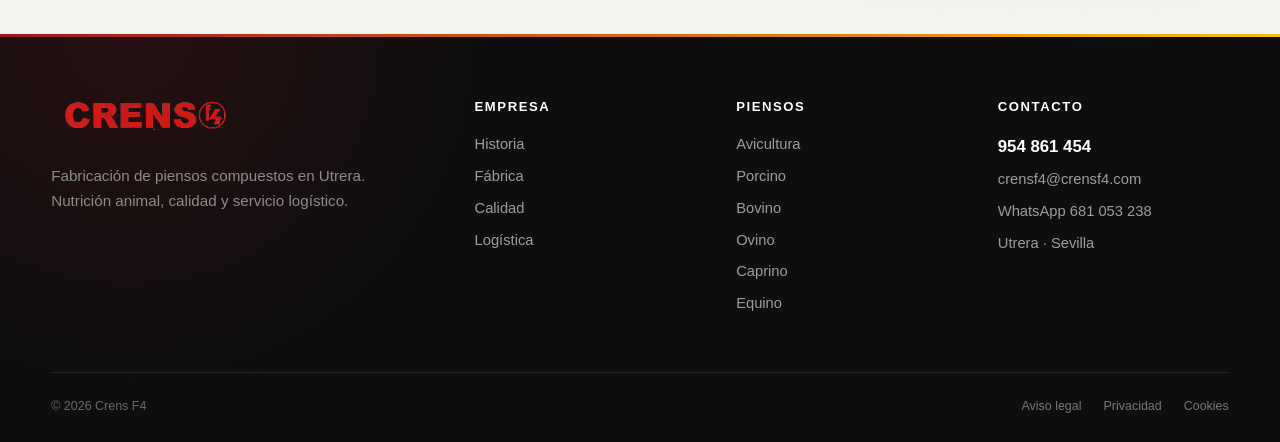
==== commit a736ef68: "Guardar web antes de mejorar Logistica" ====
--- a/index.html
+++ b/index.html
@@ -1,514 +1,618 @@
-<!doctype html>
+<!DOCTYPE html>
+
 <html lang="es">
-  <head>
-    <meta charset="utf-8" />
-    <meta name="viewport" content="width=device-width, initial-scale=1" />
-    <meta
-      name="description"
-      content="Fábrica de piensos compuestos en Utrera. Piensos para avicultura, porcino, bovino, ovino, caprino y equino."
-    />
-    <meta name="robots" content="noindex,nofollow" />
-    <meta name="theme-color" content="#9d151d" />
-    <title>Crens F4 · Fábrica de piensos</title>
-    <link rel="stylesheet" href="style.css" />
-  </head>
+<head>
+<meta charset="utf-8"/>
+<meta content="width=device-width, initial-scale=1" name="viewport"/>
+<meta content="Fábrica de piensos compuestos en Utrera. Piensos para avicultura, porcino, bovino, ovino, caprino y equino." name="description"/>
+<meta content="noindex,nofollow" name="robots"/>
+<meta content="#9d151d" name="theme-color"/>
+<title>Crens F4 · Fábrica de piensos</title>
+<link href="style.css" rel="stylesheet"/>
+</head>
 <body>
-    <header class="topbar">
-      <div class="wrap nav">
-        <a class="brand" href="index.html" aria-label="Crens F4 inicio"
-          ><img
-            src="[data-uri]"
-            alt="Crens F4"
-        /></a>
-        <nav class="navlinks">
-          <a class="active" href="index.html">Inicio</a>
-          <div class="nav-item">
-            <a href="piensos.html">Piensos ▾</a>
-            <div class="dropdown mega-menu">
-  <div class="mega-header">
-    <span class="mega-tag">NUESTROS PIENSOS</span>
+<header class="topbar">
+<div class="wrap nav">
+<a aria-label="Crens F4 inicio" class="brand" href="index.html"><img alt="Crens F4" src="[data-uri]"/></a>
+<nav class="navlinks">
+<a class="active" href="index.html">Inicio</a>
+<div class="nav-item">
+<a href="piensos.html">Piensos ▾</a>
+<div class="dropdown mega-menu">
+<div class="mega-header">
+<span class="mega-tag">NUESTROS PIENSOS</span>
+</div>
+<div class="mega-grid">
+<a class="mega-card" href="avicultura.html">
+<div><strong>Avicultura</strong><small>Broilers · Ponedoras · Reproductoras</small></div>
+<svg aria-hidden="true" class="species-svg" viewbox="0 0 64 64">
+<path d="M13 41c0-11 8-20 19-20 3-7 10-11 18-9-1 5-4 9-8 12 7 3 11 9 11 17 0 10-8 17-19 17H22c-5 0-9-3-9-7 0-3 2-6 5-7"></path>
+<path d="M20 58v-6M34 58v-6M16 58h8M30 58h8"></path>
+<path d="M43 28l12 4-12 4"></path>
+<circle cx="39" cy="27" r="1.5"></circle>
+<path d="M29 22c-2-6-7-10-13-11 0 6 3 11 8 14"></path>
+</svg>
+<span class="mega-arrow">→</span>
+</a>
+<a class="mega-card" href="porcino.html">
+<div><strong>Porcino</strong><small>Lechones · Cebo · Madres</small></div>
+<svg aria-hidden="true" class="species-svg" viewbox="0 0 64 64">
+<path d="M14 23 7 14v18c0 15 10 25 25 25s25-10 25-25V14l-8 9c-5-5-10-7-17-7s-13 2-18 7Z"></path>
+<path d="M21 40c3-6 8-9 11-9s8 3 11 9c-3 6-8 9-11 9s-8-3-11-9Z"></path>
+<circle cx="24" cy="30" r="2"></circle>
+<circle cx="40" cy="30" r="2"></circle>
+<circle cx="28" cy="40" r="1.4"></circle>
+<circle cx="36" cy="40" r="1.4"></circle>
+</svg>
+<span class="mega-arrow">→</span>
+</a>
+<a class="mega-card" href="bovino.html">
+<div><strong>Bovino</strong><small>Carne · Leche · Terneros</small></div>
+<svg aria-hidden="true" class="species-svg" viewbox="0 0 64 64">
+<path d="M18 22 7 12c1 8 4 14 10 18-2 4-3 8-3 13 0 10 8 17 18 17s18-7 18-17c0-5-1-9-3-13 6-4 9-10 10-18L46 22"></path>
+<path d="M19 23c4-5 8-7 13-7s9 2 13 7"></path>
+<circle cx="24" cy="36" r="2"></circle>
+<circle cx="40" cy="36" r="2"></circle>
+<path d="M24 47c4 4 12 4 16 0l-4-6h-8l-4 6Z"></path>
+<path d="M20 25c-4-3-7-7-9-12M44 25c4-3 7-7 9-12"></path>
+</svg>
+<span class="mega-arrow">→</span>
+</a>
+<a class="mega-card" href="ovino.html">
+<div><strong>Ovino</strong><small>Corderos · Reproductoras</small></div>
+<svg aria-hidden="true" class="species-svg" viewbox="0 0 64 64">
+<path d="M17 19c2-7 7-11 14-11 5 0 10 3 12 7 7 0 13 5 13 12 5 2 8 7 8 12 0 8-6 14-14 14H20C11 53 4 46 4 37c0-8 5-15 13-18Z"></path>
+<path d="M21 34c0-7 5-12 11-12s11 5 11 12-5 12-11 12-11-5-11-12Z"></path>
+<circle cx="27" cy="33" r="1.6"></circle>
+<circle cx="37" cy="33" r="1.6"></circle>
+<path d="M22 53v7M46 53v7M18 60h8M42 60h8"></path>
+</svg>
+<span class="mega-arrow">→</span>
+</a>
+<a class="mega-card" href="caprino.html">
+<div><strong>Caprino</strong><small>Cabras · Producción</small></div>
+<svg aria-hidden="true" class="species-svg" viewbox="0 0 64 64">
+<path d="M20 20c-6-5-8-11-6-17 8 2 13 7 16 14h4c3-7 8-12 16-14 2 6 0 12-6 17 6 5 9 11 9 18 0 12-9 21-21 21s-21-9-21-21c0-7 3-13 9-18Z"></path>
+<circle cx="24" cy="35" r="2"></circle>
+<circle cx="40" cy="35" r="2"></circle>
+<path d="M25 45c4 4 10 4 14 0"></path>
+<path d="M32 48v9M27 57h10"></path>
+<path d="M17 17c-5-1-8-4-10-8M47 17c5-1 8-4 10-8"></path>
+</svg>
+<span class="mega-arrow">→</span>
+</a>
+<a class="mega-card" href="equino.html">
+<div><strong>Equino</strong><small>Mantenimiento · Competición</small></div>
+<svg aria-hidden="true" class="species-svg" viewbox="0 0 64 64">
+<path d="M43 6 56 18l-9 6c5 5 7 12 5 19-2 10-10 17-21 17-12 0-21-8-21-20 0-9 5-16 13-19L30 5l8 10 5-9Z"></path>
+<path d="M35 21c-8 2-13 8-13 16 0 7 5 12 12 12 8 0 13-5 14-12 1-5-1-10-5-13"></path>
+<circle cx="38" cy="30" r="1.8"></circle>
+<path d="M27 24c5 1 9 3 12 7"></path>
+<path d="M22 22c5-3 10-4 15-3"></path>
+</svg>
+<span class="mega-arrow">→</span>
+</a>
+</div>
+<aside aria-label="Ventajas Crens F4" class="mega-side">
+<div><span class="benefit-badge">60+</span><strong>Más de 60 años</strong>
+<p>Experiencia y confianza desde 1962.</p>
+</div>
+<div><span class="benefit-badge">F4</span><strong>Fabricación propia</strong>
+<p>Producción en nuestras instalaciones.</p>
+</div>
+<div><span class="benefit-badge">✓</span><strong>Control de calidad</strong>
+<p>Control y trazabilidad en cada proceso.</p>
+</div>
+<div><span class="benefit-badge">↗</span><strong>Atención personalizada</strong>
+<p>Soluciones adaptadas a cada cliente.</p>
+</div>
+</aside>
+</div>
+</div>
+<a href="calidad.html">Calidad</a><a href="logistica.html">Logística</a><a href="fabrica.html">Fábrica</a><a href="historia.html">Historia</a><a class="nav-cta" href="contacto.html">Contacto</a>
+</nav>
+<button aria-label="Menú" class="menu">☰</button>
+</div>
+</header>
+<main>
+<section class="home-hero-final" id="homeHero">
+<div aria-hidden="true" class="home-hero-final__photo">
+<img alt="" src="assets/images/hero-portada-final.jpg"/>
+</div>
+<div aria-hidden="true" class="home-hero-final__shade"></div>
+<div class="wrap home-hero-final__inner">
+<div class="home-hero-final__copy">
+<span class="home-hero-final__eyebrow">Fábrica de piensos · Utrera</span>
+<h1>Nutrición animal<br/>para cada especie.</h1>
+<p>Más de 60 años fabricando piensos compuestos con control de calidad, trazabilidad y capacidad logística.</p>
+<div class="home-hero-final__actions">
+<a class="btn red" href="piensos.html">Nuestros piensos →</a>
+<a class="btn ghost" href="contacto.html">Contactar →</a>
+</div>
+</div>
+</div>
+</section>
+<section aria-label="Datos principales de Crens F4" class="home-stats-band">
+<div class="wrap home-hero-final__stats">
+<div><strong>+60</strong><span>Años de experiencia</span></div>
+<div><strong>Utrera</strong><span>Sevilla</span></div>
+<div><strong>Multiespecie</strong><span>Avicultura, porcino, bovino y más</span></div>
+<div><strong>Calidad</strong><span>Control y trazabilidad</span></div>
+</div>
+</section>
+<section class="section-cream">
+<div class="wrap intro-grid">
+<div>
+<span class="eyebrow">Por qué Crens F4</span>
+<h2>
+            Una fábrica pensada para producir con rigor y servir con rapidez.
+          </h2>
+</div>
+<p class="lead dark">
+          Más de seis décadas de experiencia nos permiten combinar conocimiento
+          técnico, materias primas seleccionadas y un proceso productivo controlado
+          para ofrecer soluciones nutricionales fiables y adaptadas a cada cliente.
+        </p>
+</div>
+<div class="wrap cards4 home-values">
+<article class="card reveal">
+<div class="card-icon">
+<svg aria-hidden="true" viewbox="0 0 24 24">
+<path d="M3 21V9l6 3V9l6 3V5h4v16H3Z"></path>
+<path d="M7 21v-4h3v4"></path>
+<path d="M14 21v-4h3v4"></path>
+</svg>
+</div>
+<h3>Experiencia industrial</h3>
+<p>
+            Más de seis décadas vinculados a la alimentación animal y al
+            sector agropecuario.
+          </p>
+</article>
+<article class="card reveal">
+<div class="card-icon">
+<svg aria-hidden="true" viewbox="0 0 24 24">
+<path d="M12 3 19 6v5c0 5-3 8-7 10-4-2-7-5-7-10V6l7-3Z"></path>
+<path d="m9 12 2 2 4-4"></path>
+</svg>
+</div>
+<h3>Calidad y trazabilidad</h3>
+<p>
+            Control de materias primas, seguimiento de procesos y trazabilidad
+            del producto.
+          </p>
+</article>
+<article class="card reveal">
+<div class="card-icon">
+<svg aria-hidden="true" viewbox="0 0 24 24">
+<path d="M12 21V10"></path>
+<path d="M12 14c-4 0-7-2-7-6 4 0 7 2 7 6Z"></path>
+<path d="M12 10c0-4 3-6 7-6 0 4-3 6-7 6Z"></path>
+</svg>
+</div>
+<h3>Nutrición por especie</h3>
+<p>
+            Soluciones para avicultura, porcino, bovino, ovino, caprino y
+            equino.
+          </p>
+</article>
+<article class="card reveal">
+<div class="card-icon">
+<svg aria-hidden="true" viewbox="0 0 24 24">
+<path d="M3 7h11v10H3z"></path>
+<path d="M14 10h4l3 3v4h-7z"></path>
+<circle cx="8" cy="18" r="1.5"></circle>
+<circle cx="18" cy="18" r="1.5"></circle>
+</svg>
+</div>
+<h3>Servicio logístico</h3>
+<p>
+            Organización de cargas y entregas para responder al ritmo de cada
+            explotación.
+          </p>
+</article>
+</div>
+</section>
+<section class="section-soft">
+<div class="wrap intro-grid">
+<div>
+<span class="eyebrow">Nuestros piensos</span>
+<h2>Soluciones nutricionales para cada especie.</h2>
+</div>
+<p class="lead dark">
+          Cada explotación tiene necesidades distintas. Por eso la información
+          se organiza por especies, con gamas específicas y apartados para
+          incorporar fichas técnicas y fotografías reales.
+        </p>
+</div>
+<div class="wrap">
+<div class="species-grid">
+<a class="species-card reveal" href="avicultura.html">
+<img alt="Gallinas en una explotación avícola" decoding="async" loading="lazy" src="https://images.unsplash.com/photo-1541329444622-e85b1a8980df?auto=format&amp;fit=crop&amp;w=1200&amp;q=82"/><div class="copy">
+<small>Nutrición especializada</small>
+<h3>Avicultura</h3>
+<p>
+                Nutrición para pollos, ponedoras y reproductoras, adaptada a cada fase productiva.
+              </p>
+<span class="link-arrow">Ver gama →</span>
+</div>
+</a><a class="species-card reveal" href="porcino.html">
+<img alt="Cerdos en una explotación porcina" decoding="async" loading="lazy" src="https://images.unsplash.com/photo-1586348323398-678d15d9e87f?auto=format&amp;fit=crop&amp;w=1200&amp;q=82"/><div class="copy">
+<small>Nutrición especializada</small>
+<h3>Porcino</h3>
+<p>
+                Piensos para cada etapa del ciclo porcino, con foco en crecimiento y eficiencia alimentaria.
+              </p>
+<span class="link-arrow">Ver gama →</span>
+</div>
+</a><a class="species-card reveal" href="bovino.html">
+<img alt="Ganado bovino en el campo" decoding="async" loading="lazy" src="https://images.unsplash.com/photo-1592241160222-ab176ea0643e?auto=format&amp;fit=crop&amp;w=1200&amp;q=82"/><div class="copy">
+<small>Nutrición especializada</small>
+<h3>Bovino</h3>
+<p>
+                Formulaciones equilibradas de energía, proteína, fibra y minerales para ganado bovino.
+              </p>
+<span class="link-arrow">Ver gama →</span>
+</div>
+</a><a class="species-card reveal" href="ovino.html">
+<img alt="Ovejas pastando en el campo" decoding="async" loading="lazy" src="https://images.unsplash.com/photo-1743880732021-8ede138c7d13?auto=format&amp;fit=crop&amp;w=1200&amp;q=82"/><div class="copy">
+<small>Nutrición especializada</small>
+<h3>Ovino</h3>
+<p>
+                Soluciones adaptadas a la producción y al manejo nutricional de explotaciones ovinas.
+              </p>
+<span class="link-arrow">Ver gama →</span>
+</div>
+</a><a class="species-card reveal" href="caprino.html">
+<img alt="Cabra en una explotación ganadera" decoding="async" loading="lazy" src="https://images.unsplash.com/photo-1756364621202-789b323bd8fe?auto=format&amp;fit=crop&amp;w=1200&amp;q=82"/><div class="copy">
+<small>Nutrición especializada</small>
+<h3>Caprino</h3>
+<p>
+                Piensos para explotaciones caprinas orientados al equilibrio y la regularidad productiva.
+              </p>
+<span class="link-arrow">Ver gama →</span>
+</div>
+</a><a class="species-card reveal" href="equino.html">
+<img alt="Caballo en un cercado" decoding="async" loading="lazy" src="https://images.unsplash.com/photo-1659168693886-949f707d459d?auto=format&amp;fit=crop&amp;w=1200&amp;q=82"/><div class="copy">
+<small>Nutrición especializada</small>
+<h3>Equino</h3>
+<p>
+                Gamas para el bienestar, la condición corporal y el rendimiento del caballo.
+              </p>
+<span class="link-arrow">Ver gama →</span>
+</div>
+</a>
+</div>
+</div>
+</section>
+<section class="section-dark corporate-video-section">
+<div class="wrap corporate-video-grid">
+<div class="corporate-video-copy reveal">
+<span class="eyebrow light">Vídeo corporativo</span>
+<h2>Conoce Crens F4 desde dentro.</h2>
+<p class="corporate-video-lead">
+Descubre el recorrido completo de nuestros piensos: desde la selección y recepción de materias primas hasta la fabricación, el control de calidad y la expedición.
+</p>
+<div class="corporate-video-points">
+<div><strong>+60 años</strong><span>de experiencia industrial</span></div>
+<div><strong>Multiespecie</strong><span>soluciones adaptadas a cada fase</span></div>
+<div><strong>Trazabilidad</strong><span>control a lo largo del proceso</span></div>
+</div>
+</div>
+<div class="corporate-video-player reveal">
+<div class="corporate-video-frame">
+<iframe
+ loading="lazy"
+ allow="accelerometer; autoplay; clipboard-write; encrypted-media; gyroscope; picture-in-picture; web-share"
+ allowfullscreen
+ referrerpolicy="strict-origin-when-cross-origin"
+ src="https://www.youtube-nocookie.com/embed/LBx_27n2cQU?rel=0&amp;modestbranding=1&amp;playsinline=1"
+ title="Vídeo corporativo de Crens F4"></iframe>
+</div>
+<div class="corporate-video-footer">
+<p class="corporate-video-caption">Una mirada a nuestras instalaciones, nuestra trayectoria y nuestra forma de trabajar.</p>
+<a class="corporate-video-youtube" href="https://www.youtube.com/watch?v=LBx_27n2cQU" target="_blank" rel="noopener noreferrer">Ver vídeo en YouTube <span aria-hidden="true">↗</span></a>
+</div>
+</div>
+</div>
+</section>
+
+<section class="crens-process-v24">
+  <div class="wrap">
+    <div class="crens-process-v24__head">
+      <div>
+        <span class="eyebrow">Nuestro proceso</span>
+        <h2>Del cereal al pienso terminado.</h2>
+      </div>
+      <p>
+        Cada fase está controlada para mantener la precisión, la homogeneidad,
+        la seguridad y la trazabilidad del producto hasta su expedición.
+      </p>
+    </div>
+
+    <div class="crens-process-v24__mosaic">
+      <article class="crens-process-v24__card crens-process-v24__card--wide reveal">
+        <img src="assets/images/process/01-recepcion.jpg" alt="Recepción de materias primas en Crens F4" loading="lazy"/>
+        <div class="crens-process-v24__shade"></div>
+        <div class="crens-process-v24__copy">
+          <span class="crens-process-v24__number">01</span>
+          <div>
+            <h3>Recepción de materias primas</h3>
+            <p>Entrada y recepción de las materias primas que dan comienzo al proceso de fabricación.</p>
+          </div>
+        </div>
+      </article>
+
+      <article class="crens-process-v24__card reveal">
+        <img src="assets/images/process/02-control-materias.jpg" alt="Control de materias primas en Crens F4" loading="lazy"/>
+        <div class="crens-process-v24__shade"></div>
+        <div class="crens-process-v24__copy">
+          <span class="crens-process-v24__number">02</span>
+          <div>
+            <h3>Control de materias primas</h3>
+            <p>Verificación previa antes de incorporar cada suministro al proceso productivo.</p>
+          </div>
+        </div>
+      </article>
+
+      <article class="crens-process-v24__card reveal">
+        <img src="assets/images/process/03-dosificacion-molienda.jpg" alt="Instalación de dosificación y molienda de Crens F4" loading="lazy"/>
+        <div class="crens-process-v24__shade"></div>
+        <div class="crens-process-v24__copy">
+          <span class="crens-process-v24__number">03</span>
+          <div>
+            <h3>Dosificación y molienda</h3>
+            <p>Preparación precisa de los ingredientes de acuerdo con cada formulación.</p>
+          </div>
+        </div>
+      </article>
+
+      <article class="crens-process-v24__card crens-process-v24__card--wide reveal">
+        <img src="assets/images/process/04-mezclado-granulacion.jpg" alt="Maquinaria de mezclado y granulación de Crens F4" loading="lazy"/>
+        <div class="crens-process-v24__shade"></div>
+        <div class="crens-process-v24__copy">
+          <span class="crens-process-v24__number">04</span>
+          <div>
+            <h3>Mezclado y granulación</h3>
+            <p>Producción controlada para conseguir un pienso uniforme y adaptado a cada necesidad.</p>
+          </div>
+        </div>
+      </article>
+
+      <article class="crens-process-v24__card crens-process-v24__card--wide reveal">
+        <img src="assets/images/process/05-control-calidad.jpg" alt="Supervisión del proceso de fabricación de Crens F4" loading="lazy"/>
+        <div class="crens-process-v24__shade"></div>
+        <div class="crens-process-v24__copy">
+          <span class="crens-process-v24__number">05</span>
+          <div>
+            <h3>Control de calidad</h3>
+            <p>Supervisión del proceso, identificación de lotes y seguimiento de la trazabilidad.</p>
+          </div>
+        </div>
+      </article>
+
+      <article class="crens-process-v24__card reveal">
+        <img src="assets/images/process/06-expedicion-logistica.jpg" alt="Expedición y logística de Crens F4" loading="lazy"/>
+        <div class="crens-process-v24__shade"></div>
+        <div class="crens-process-v24__copy">
+          <span class="crens-process-v24__number">06</span>
+          <div>
+            <h3>Expedición y logística</h3>
+            <p>Organización de cargas y salida de pedidos para responder al ritmo de cada cliente.</p>
+          </div>
+        </div>
+      </article>
+    </div>
+
+    <div class="crens-process-v24__closing">
+      <span>Materias primas</span>
+      <i></i>
+      <strong>Pienso terminado</strong>
+    </div>
   </div>
-
-  <div class="mega-grid">
-    <a href="avicultura.html" class="mega-card">
-      <div><strong>Avicultura</strong><small>Broilers · Ponedoras · Reproductoras</small></div>
-      <svg class="species-svg" viewBox="0 0 64 64" aria-hidden="true">
-  <path d="M13 41c0-11 8-20 19-20 3-7 10-11 18-9-1 5-4 9-8 12 7 3 11 9 11 17 0 10-8 17-19 17H22c-5 0-9-3-9-7 0-3 2-6 5-7"/>
-  <path d="M20 58v-6M34 58v-6M16 58h8M30 58h8"/>
-  <path d="M43 28l12 4-12 4"/>
-  <circle cx="39" cy="27" r="1.5"/>
-  <path d="M29 22c-2-6-7-10-13-11 0 6 3 11 8 14"/>
-</svg>
-      <span class="mega-arrow">→</span>
-    </a>
-
-    <a href="porcino.html" class="mega-card">
-      <div><strong>Porcino</strong><small>Lechones · Cebo · Madres</small></div>
-      <svg class="species-svg" viewBox="0 0 64 64" aria-hidden="true">
-  <path d="M14 23 7 14v18c0 15 10 25 25 25s25-10 25-25V14l-8 9c-5-5-10-7-17-7s-13 2-18 7Z"/>
-  <path d="M21 40c3-6 8-9 11-9s8 3 11 9c-3 6-8 9-11 9s-8-3-11-9Z"/>
-  <circle cx="24" cy="30" r="2"/>
-  <circle cx="40" cy="30" r="2"/>
-  <circle cx="28" cy="40" r="1.4"/>
-  <circle cx="36" cy="40" r="1.4"/>
-</svg>
-      <span class="mega-arrow">→</span>
-    </a>
-
-    <a href="bovino.html" class="mega-card">
-      <div><strong>Bovino</strong><small>Carne · Leche · Terneros</small></div>
-      <svg class="species-svg" viewBox="0 0 64 64" aria-hidden="true">
-  <path d="M18 22 7 12c1 8 4 14 10 18-2 4-3 8-3 13 0 10 8 17 18 17s18-7 18-17c0-5-1-9-3-13 6-4 9-10 10-18L46 22"/>
-  <path d="M19 23c4-5 8-7 13-7s9 2 13 7"/>
-  <circle cx="24" cy="36" r="2"/>
-  <circle cx="40" cy="36" r="2"/>
-  <path d="M24 47c4 4 12 4 16 0l-4-6h-8l-4 6Z"/>
-  <path d="M20 25c-4-3-7-7-9-12M44 25c4-3 7-7 9-12"/>
-</svg>
-      <span class="mega-arrow">→</span>
-    </a>
-
-    <a href="ovino.html" class="mega-card">
-      <div><strong>Ovino</strong><small>Corderos · Reproductoras</small></div>
-      <svg class="species-svg" viewBox="0 0 64 64" aria-hidden="true">
-  <path d="M17 19c2-7 7-11 14-11 5 0 10 3 12 7 7 0 13 5 13 12 5 2 8 7 8 12 0 8-6 14-14 14H20C11 53 4 46 4 37c0-8 5-15 13-18Z"/>
-  <path d="M21 34c0-7 5-12 11-12s11 5 11 12-5 12-11 12-11-5-11-12Z"/>
-  <circle cx="27" cy="33" r="1.6"/>
-  <circle cx="37" cy="33" r="1.6"/>
-  <path d="M22 53v7M46 53v7M18 60h8M42 60h8"/>
-</svg>
-      <span class="mega-arrow">→</span>
-    </a>
-
-    <a href="caprino.html" class="mega-card">
-      <div><strong>Caprino</strong><small>Cabras · Producción</small></div>
-      <svg class="species-svg" viewBox="0 0 64 64" aria-hidden="true">
-  <path d="M20 20c-6-5-8-11-6-17 8 2 13 7 16 14h4c3-7 8-12 16-14 2 6 0 12-6 17 6 5 9 11 9 18 0 12-9 21-21 21s-21-9-21-21c0-7 3-13 9-18Z"/>
-  <circle cx="24" cy="35" r="2"/>
-  <circle cx="40" cy="35" r="2"/>
-  <path d="M25 45c4 4 10 4 14 0"/>
-  <path d="M32 48v9M27 57h10"/>
-  <path d="M17 17c-5-1-8-4-10-8M47 17c5-1 8-4 10-8"/>
-</svg>
-      <span class="mega-arrow">→</span>
-    </a>
-
-    <a href="equino.html" class="mega-card">
-      <div><strong>Equino</strong><small>Mantenimiento · Competición</small></div>
-      <svg class="species-svg" viewBox="0 0 64 64" aria-hidden="true">
-  <path d="M43 6 56 18l-9 6c5 5 7 12 5 19-2 10-10 17-21 17-12 0-21-8-21-20 0-9 5-16 13-19L30 5l8 10 5-9Z"/>
-  <path d="M35 21c-8 2-13 8-13 16 0 7 5 12 12 12 8 0 13-5 14-12 1-5-1-10-5-13"/>
-  <circle cx="38" cy="30" r="1.8"/>
-  <path d="M27 24c5 1 9 3 12 7"/>
-  <path d="M22 22c5-3 10-4 15-3"/>
-</svg>
-      <span class="mega-arrow">→</span>
-    </a>
+</section>
+
+<section class="section-red">
+<div class="wrap wide-feature">
+<div class="photo" style='
+              background-image: url("https://loremflickr.com/1800/1200/truck,road?lock=220");
+            '></div>
+<div class="content">
+<span class="eyebrow light">Logística</span>
+<h2>Llegamos donde nuestros clientes nos necesitan.</h2>
+<p class="lead dark">
+            La logística forma parte del servicio. Fabricar bien es
+            importante; entregar con orden, agilidad y fiabilidad también.
+          </p>
+<a class="btn dark" href="logistica.html">Ver logística →</a>
+</div>
+</div>
+</section>
+<section class="crens-installations">
+  <div class="wrap">
+    <div class="crens-installations__head">
+      <div>
+        <span class="eyebrow light">Instalaciones</span>
+        <h2>Una fábrica preparada para responder cada día.</h2>
+      </div>
+      <p>
+        Instalaciones reales de Crens F4, organizadas para integrar producción,
+        control y expedición dentro de un mismo proceso industrial.
+      </p>
+    </div>
+
+    <div class="crens-installations__hero reveal">
+      <img src="assets/images/instalaciones/fachada.jpg" alt="Fachada de la fábrica Crens F4" loading="lazy"/>
+      <div class="crens-installations__hero-shade"></div>
+      <div class="crens-installations__hero-copy">
+        <span>Utrera · Sevilla</span>
+        <h3>Producción y servicio desde nuestras propias instalaciones.</h3>
+      </div>
+    </div>
+
+    <div class="crens-installations__grid">
+      <article class="crens-installations__card reveal">
+        <img src="assets/images/instalaciones/produccion.jpg" alt="Zona de producción de Crens F4" loading="lazy"/>
+        <div class="crens-installations__overlay"></div>
+        <div class="crens-installations__copy">
+          <small>01</small>
+          <h3>Producción</h3>
+          <p>Equipos y líneas de fabricación integrados en un proceso continuo.</p>
+        </div>
+      </article>
+
+      <article class="crens-installations__card reveal">
+        <img src="assets/images/instalaciones/automatizacion.jpg" alt="Sistema de automatización y control de Crens F4" loading="lazy"/>
+        <div class="crens-installations__overlay"></div>
+        <div class="crens-installations__copy">
+          <small>02</small>
+          <h3>Automatización y control</h3>
+          <p>Supervisión del proceso para mantener precisión y trazabilidad.</p>
+        </div>
+      </article>
+
+      <article class="crens-installations__card reveal">
+        <img src="assets/images/instalaciones/almacenamiento.jpg" alt="Zona de almacenamiento de Crens F4" loading="lazy"/>
+        <div class="crens-installations__overlay"></div>
+        <div class="crens-installations__copy">
+          <small>03</small>
+          <h3>Almacenamiento</h3>
+          <p>Espacios preparados para organizar materias primas y producto.</p>
+        </div>
+      </article>
+
+      <article class="crens-installations__card reveal">
+        <img src="assets/images/instalaciones/expedicion.jpg" alt="Zona de expedición de Crens F4" loading="lazy"/>
+        <div class="crens-installations__overlay"></div>
+        <div class="crens-installations__copy">
+          <small>04</small>
+          <h3>Expedición</h3>
+          <p>Salida de mercancía y coordinación de cargas desde la propia fábrica.</p>
+        </div>
+      </article>
+    </div>
+
+    <div class="crens-installations__footer">
+      <p>Conoce con más detalle nuestras instalaciones y capacidad de fabricación.</p>
+      <a class="btn red" href="fabrica.html">Ver fábrica →</a>
+    </div>
   </div>
-
-  <aside class="mega-side" aria-label="Ventajas Crens F4">
-    <div><span class="benefit-badge">60+</span><strong>Más de 60 años</strong><p>Experiencia y confianza desde 1962.</p></div>
-    <div><span class="benefit-badge">F4</span><strong>Fabricación propia</strong><p>Producción en nuestras instalaciones.</p></div>
-    <div><span class="benefit-badge">✓</span><strong>Control de calidad</strong><p>Control y trazabilidad en cada proceso.</p></div>
-    <div><span class="benefit-badge">↗</span><strong>Atención personalizada</strong><p>Soluciones adaptadas a cada cliente.</p></div>
-  </aside>
-</div>
-          </div>
-          <a href="calidad.html">Calidad</a
-          ><a href="logistica.html">Logística</a
-          ><a href="fabrica.html">Fábrica</a><a href="historia.html">Historia</a
-          ><a class="nav-cta" href="contacto.html">Contacto</a>
-        </nav>
-        <button class="menu" aria-label="Menú">☰</button>
-      </div>
-    </header>
-    <main>
-      <section class="hero">
-        <img
-          class="hero-img"
-          src="[data-uri]